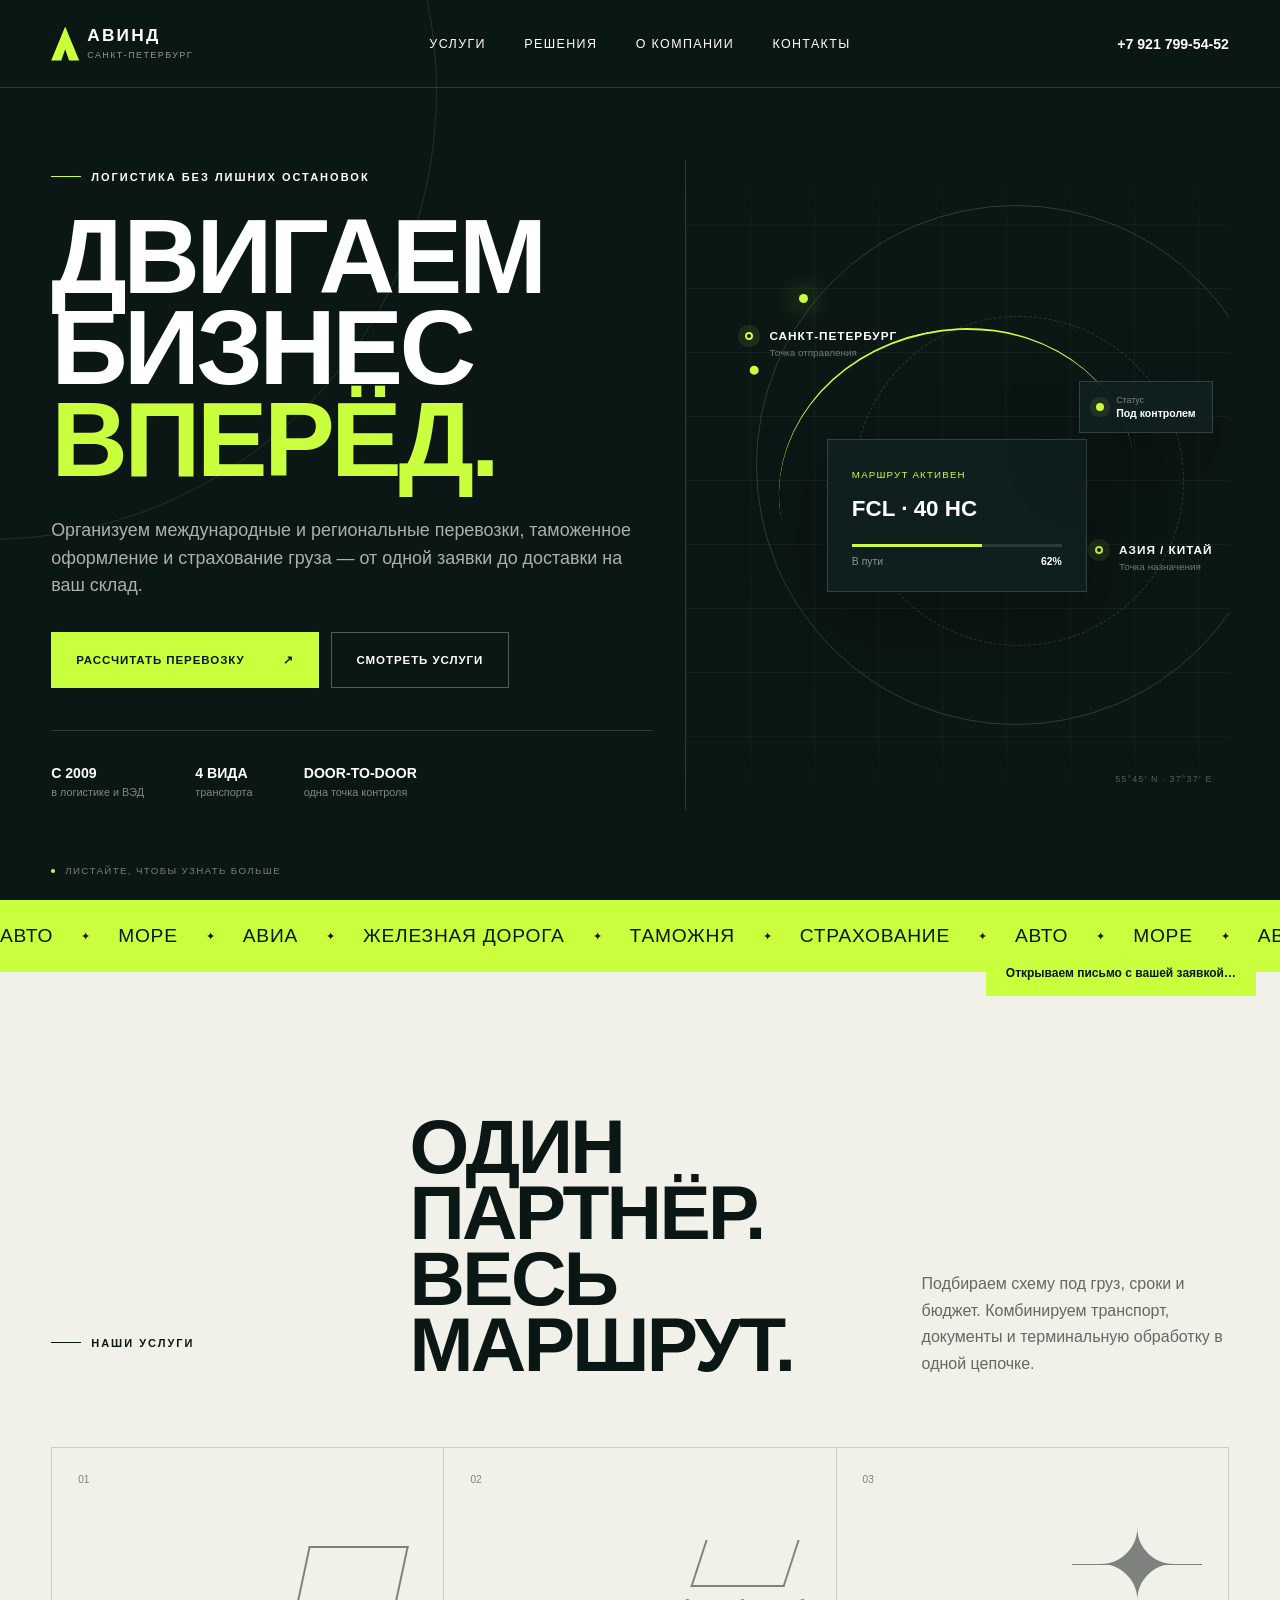
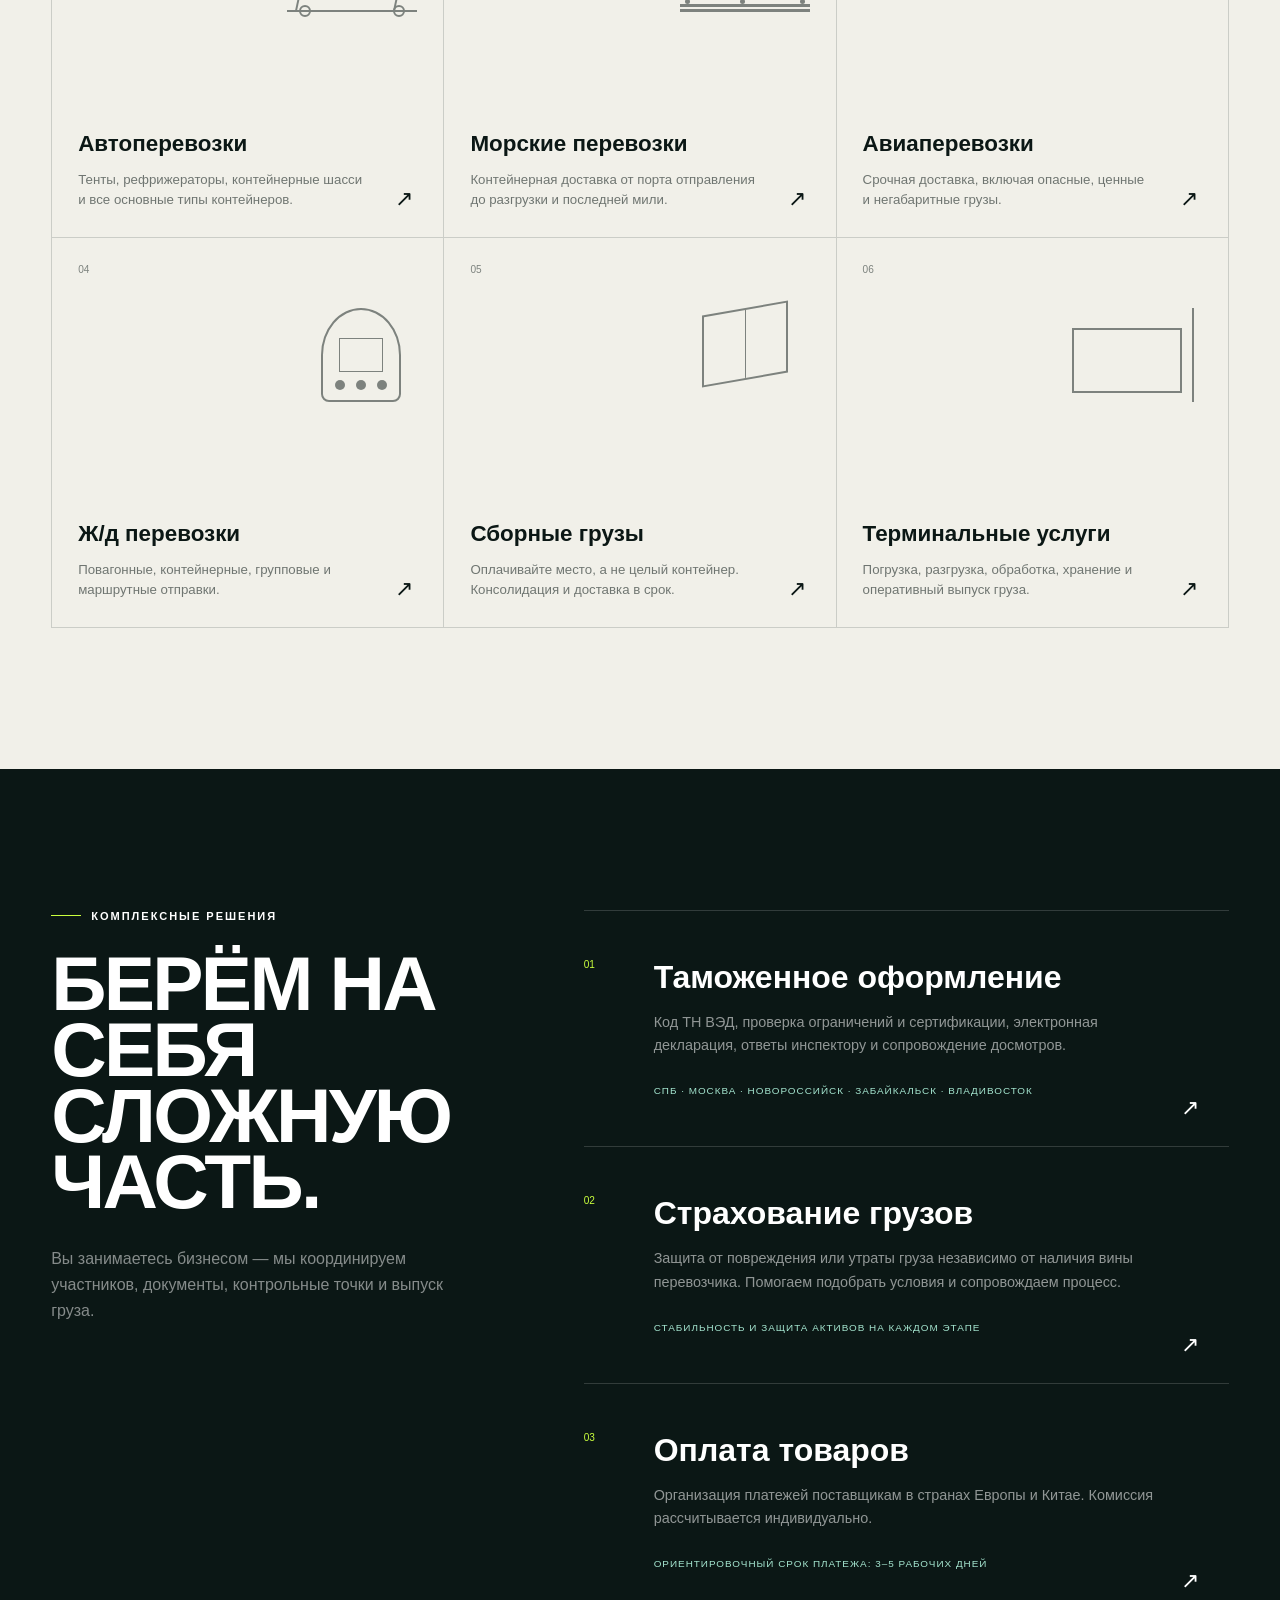
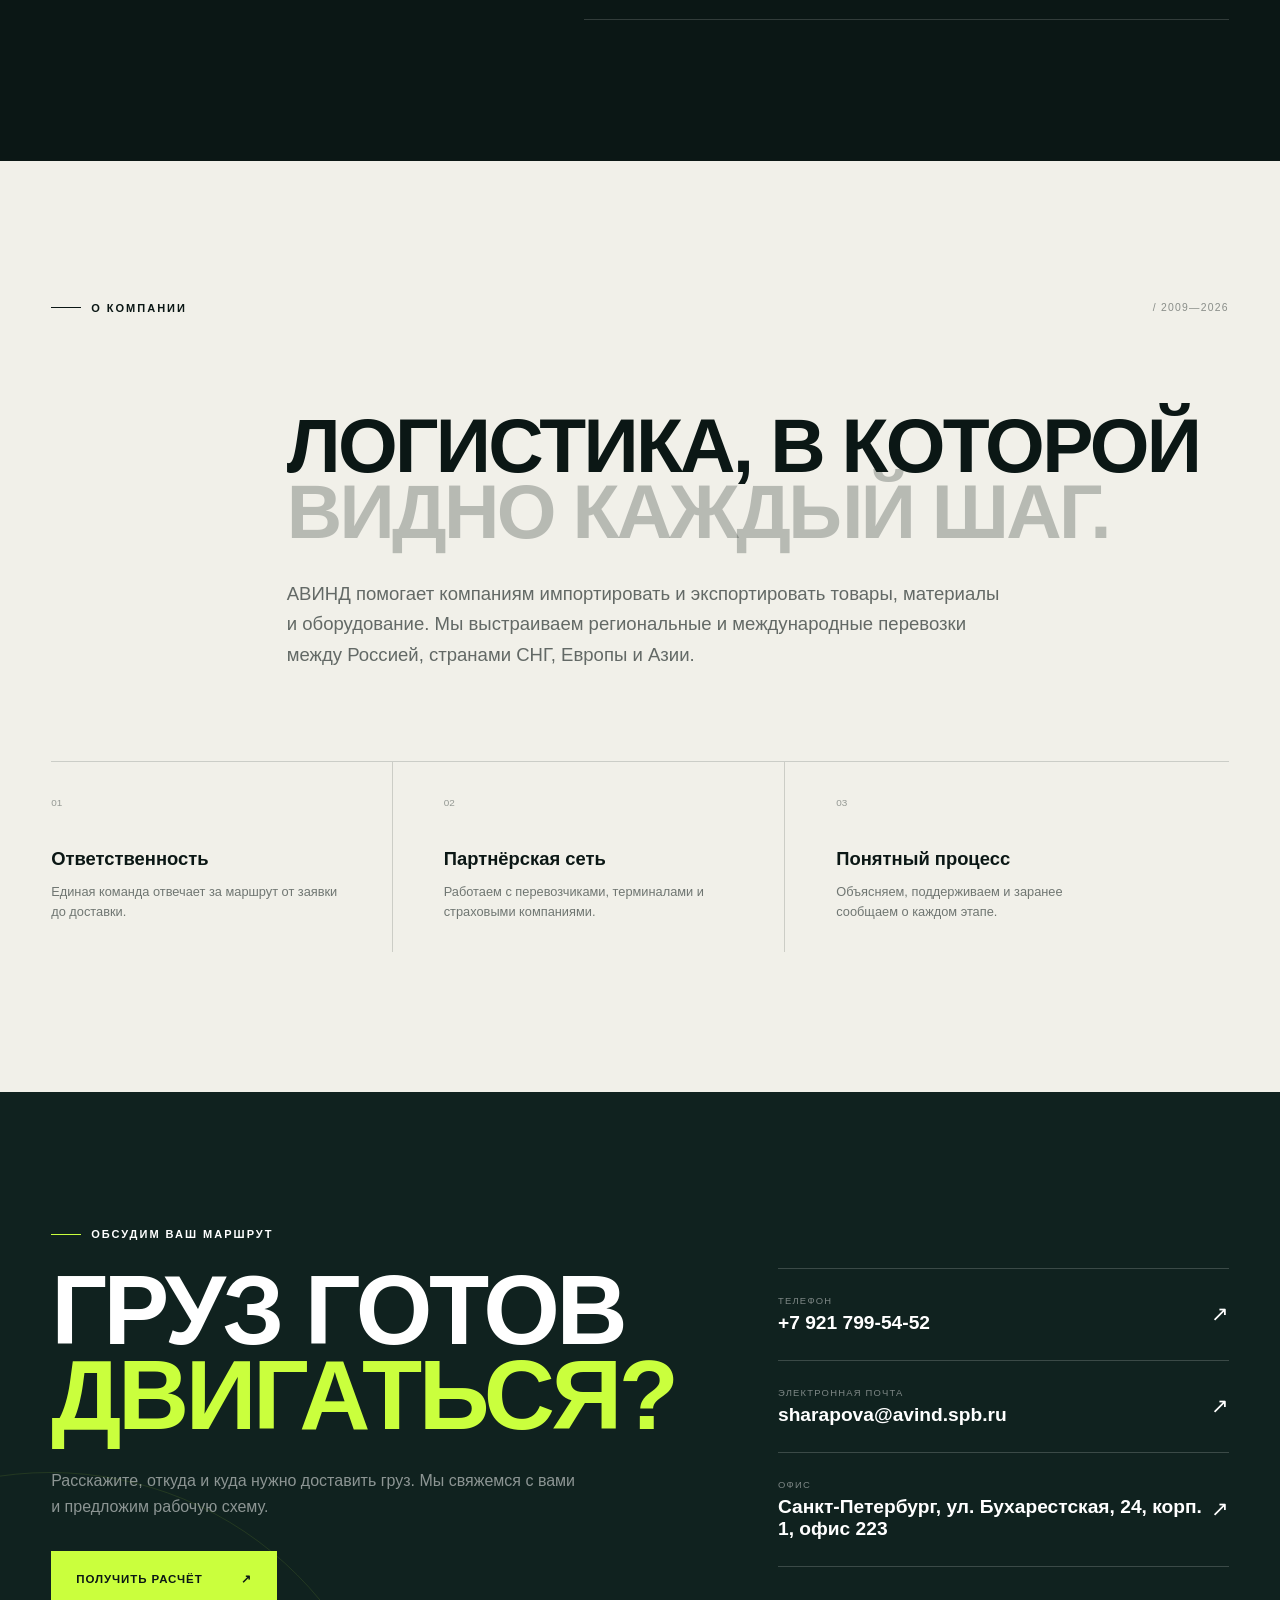
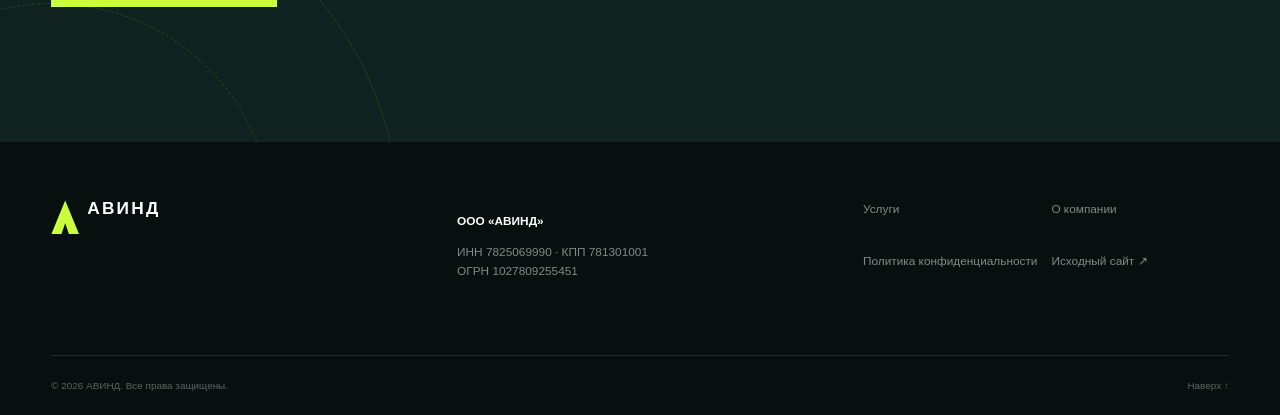
==== index.html @ 92923d0e "Add files via upload" ====
<!doctype html>
<html lang="ru">
<head>
  <meta charset="utf-8">
  <meta name="viewport" content="width=device-width, initial-scale=1">
  <meta name="theme-color" content="#0b1715">
  <meta name="description" content="АВИНД — международная логистика, таможенное оформление и страхование грузов из Санкт-Петербурга.">
  <meta property="og:title" content="АВИНД — международная логистика">
  <meta property="og:description" content="Доставляем грузы всеми видами транспорта. Профессионально, надёжно, в срок.">
  <meta property="og:type" content="website">
  <meta property="og:image" content="og.png">
  <title>АВИНД — международная логистика</title>
  <link rel="stylesheet" href="styles.css">
</head>
<body>
  <a class="skip-link" href="#main">Перейти к содержанию</a>

  <header class="site-header" id="top">
    <a class="brand" href="#top" aria-label="АВИНД — на главную">
      <span class="brand-mark" aria-hidden="true">A</span>
      <span class="brand-name">АВИНД</span>
      <span class="brand-place">Санкт-Петербург</span>
    </a>
    <nav class="desktop-nav" aria-label="Основная навигация">
      <a href="#services">Услуги</a>
      <a href="#solutions">Решения</a>
      <a href="#about">О компании</a>
      <a href="#contacts">Контакты</a>
    </nav>
    <a class="header-phone" href="tel:+79217995452">+7 921 799-54-52</a>
    <button class="menu-button" type="button" aria-label="Открыть меню" aria-expanded="false" aria-controls="mobile-menu">
      <span></span><span></span>
    </button>
    <nav class="mobile-nav" id="mobile-menu" aria-label="Мобильная навигация">
      <a href="#services">Услуги</a>
      <a href="#solutions">Решения</a>
      <a href="#about">О компании</a>
      <a href="#contacts">Контакты</a>
      <a href="tel:+79217995452">+7 921 799-54-52</a>
    </nav>
  </header>

  <main id="main">
    <section class="hero" aria-labelledby="hero-title">
      <div class="hero-copy reveal">
        <p class="eyebrow"><span></span> Логистика без лишних остановок</p>
        <h1 id="hero-title">Двигаем бизнес<br><em>вперёд.</em></h1>
        <p class="hero-lead">Организуем международные и региональные перевозки, таможенное оформление и страхование груза — от одной заявки до доставки на ваш склад.</p>
        <div class="hero-actions">
          <button class="button button-primary" type="button" data-open-dialog>Рассчитать перевозку <span>↗</span></button>
          <a class="button button-ghost" href="#services">Смотреть услуги</a>
        </div>
        <ul class="hero-facts" aria-label="Ключевые преимущества">
          <li><strong>с 2009</strong><span>в логистике и ВЭД</span></li>
          <li><strong>4 вида</strong><span>транспорта</span></li>
          <li><strong>door-to-door</strong><span>одна точка контроля</span></li>
        </ul>
      </div>

      <div class="route-visual" aria-label="Схема мультимодального маршрута Санкт-Петербург — Азия">
        <div class="visual-grid" aria-hidden="true"></div>
        <div class="orbit orbit-one" aria-hidden="true"></div>
        <div class="orbit orbit-two" aria-hidden="true"></div>
        <div class="route-line" aria-hidden="true"><i></i></div>
        <div class="location location-a"><span></span><b>Санкт-Петербург</b><small>Точка отправления</small></div>
        <div class="location location-b"><span></span><b>Азия / Китай</b><small>Точка назначения</small></div>
        <div class="cargo-card cargo-main">
          <span class="cargo-label">Маршрут активен</span>
          <strong>FCL · 40 HC</strong>
          <div class="cargo-progress"><i></i></div>
          <div class="cargo-meta"><span>В пути</span><b>62%</b></div>
        </div>
        <div class="cargo-card cargo-status"><i></i><span><small>Статус</small><b>Под контролем</b></span></div>
        <span class="visual-caption">55°45′ N · 37°37′ E</span>
      </div>
      <a class="hero-scroll" href="#services"><span></span> Листайте, чтобы узнать больше</a>
    </section>

    <section class="ticker" aria-label="Направления работы">
      <div>
        <span>Авто</span><i>✦</i><span>Море</span><i>✦</i><span>Авиа</span><i>✦</i><span>Железная дорога</span><i>✦</i><span>Таможня</span><i>✦</i><span>Страхование</span><i>✦</i>
        <span>Авто</span><i>✦</i><span>Море</span><i>✦</i><span>Авиа</span><i>✦</i><span>Железная дорога</span><i>✦</i><span>Таможня</span><i>✦</i><span>Страхование</span><i>✦</i>
      </div>
    </section>

    <section class="section services" id="services">
      <div class="section-heading reveal">
        <p class="eyebrow dark"><span></span> Наши услуги</p>
        <h2>Один партнёр.<br>Весь маршрут.</h2>
        <p>Подбираем схему под груз, сроки и бюджет. Комбинируем транспорт, документы и терминальную обработку в одной цепочке.</p>
      </div>
      <div class="service-grid">
        <article class="service-card service-featured reveal">
          <span class="service-number">01</span>
          <div class="service-symbol symbol-road" aria-hidden="true"><i></i><i></i></div>
          <div><h3>Автоперевозки</h3><p>Тенты, рефрижераторы, контейнерные шасси и все основные типы контейнеров.</p></div>
          <button type="button" data-open-dialog data-service="Автоперевозки" aria-label="Оставить заявку на автоперевозку">↗</button>
        </article>
        <article class="service-card reveal">
          <span class="service-number">02</span>
          <div class="service-symbol symbol-sea" aria-hidden="true"><i></i><i></i><i></i></div>
          <div><h3>Морские перевозки</h3><p>Контейнерная доставка от порта отправления до разгрузки и последней мили.</p></div>
          <button type="button" data-open-dialog data-service="Морские перевозки" aria-label="Оставить заявку на морскую перевозку">↗</button>
        </article>
        <article class="service-card reveal">
          <span class="service-number">03</span>
          <div class="service-symbol symbol-air" aria-hidden="true">✦</div>
          <div><h3>Авиаперевозки</h3><p>Срочная доставка, включая опасные, ценные и негабаритные грузы.</p></div>
          <button type="button" data-open-dialog data-service="Авиаперевозки" aria-label="Оставить заявку на авиаперевозку">↗</button>
        </article>
        <article class="service-card reveal">
          <span class="service-number">04</span>
          <div class="service-symbol symbol-rail" aria-hidden="true"><i></i><i></i><i></i></div>
          <div><h3>Ж/д перевозки</h3><p>Повагонные, контейнерные, групповые и маршрутные отправки.</p></div>
          <button type="button" data-open-dialog data-service="Ж/д перевозки" aria-label="Оставить заявку на железнодорожную перевозку">↗</button>
        </article>
        <article class="service-card reveal">
          <span class="service-number">05</span>
          <div class="service-symbol symbol-box" aria-hidden="true"><i></i></div>
          <div><h3>Сборные грузы</h3><p>Оплачивайте место, а не целый контейнер. Консолидация и доставка в срок.</p></div>
          <button type="button" data-open-dialog data-service="Сборные грузы" aria-label="Оставить заявку на сборный груз">↗</button>
        </article>
        <article class="service-card reveal">
          <span class="service-number">06</span>
          <div class="service-symbol symbol-terminal" aria-hidden="true"><i></i><i></i></div>
          <div><h3>Терминальные услуги</h3><p>Погрузка, разгрузка, обработка, хранение и оперативный выпуск груза.</p></div>
          <button type="button" data-open-dialog data-service="Терминальные услуги" aria-label="Оставить заявку на терминальные услуги">↗</button>
        </article>
      </div>
    </section>

    <section class="section solutions" id="solutions">
      <div class="solutions-intro reveal">
        <p class="eyebrow"><span></span> Комплексные решения</p>
        <h2>Берём на себя<br>сложную часть.</h2>
        <p>Вы занимаетесь бизнесом — мы координируем участников, документы, контрольные точки и выпуск груза.</p>
      </div>
      <div class="solution-list">
        <article class="solution-item reveal">
          <span>01</span>
          <div><h3>Таможенное оформление</h3><p>Код ТН ВЭД, проверка ограничений и сертификации, электронная декларация, ответы инспектору и сопровождение досмотров.</p><small>СПб · Москва · Новороссийск · Забайкальск · Владивосток</small></div>
          <button type="button" data-open-dialog data-service="Таможенное оформление" aria-label="Заявка на таможенное оформление">↗</button>
        </article>
        <article class="solution-item reveal">
          <span>02</span>
          <div><h3>Страхование грузов</h3><p>Защита от повреждения или утраты груза независимо от наличия вины перевозчика. Помогаем подобрать условия и сопровождаем процесс.</p><small>Стабильность и защита активов на каждом этапе</small></div>
          <button type="button" data-open-dialog data-service="Страхование грузов" aria-label="Заявка на страхование груза">↗</button>
        </article>
        <article class="solution-item reveal">
          <span>03</span>
          <div><h3>Оплата товаров</h3><p>Организация платежей поставщикам в странах Европы и Китае. Комиссия рассчитывается индивидуально.</p><small>Ориентировочный срок платежа: 3–5 рабочих дней</small></div>
          <button type="button" data-open-dialog data-service="Оплата товаров" aria-label="Заявка на оплату товаров">↗</button>
        </article>
      </div>
    </section>

    <section class="section about" id="about">
      <div class="about-label reveal">
        <p class="eyebrow dark"><span></span> О компании</p>
        <span class="about-index">/ 2009—2026</span>
      </div>
      <div class="about-copy reveal">
        <h2>Логистика, в которой<br><em>видно каждый шаг.</em></h2>
        <p>АВИНД помогает компаниям импортировать и экспортировать товары, материалы и оборудование. Мы выстраиваем региональные и международные перевозки между Россией, странами СНГ, Европы и Азии.</p>
      </div>
      <div class="principles">
        <article class="reveal"><span>01</span><h3>Ответственность</h3><p>Единая команда отвечает за маршрут от заявки до доставки.</p></article>
        <article class="reveal"><span>02</span><h3>Партнёрская сеть</h3><p>Работаем с перевозчиками, терминалами и страховыми компаниями.</p></article>
        <article class="reveal"><span>03</span><h3>Понятный процесс</h3><p>Объясняем, поддерживаем и заранее сообщаем о каждом этапе.</p></article>
      </div>
    </section>

    <section class="cta" id="contacts">
      <div class="cta-orbit" aria-hidden="true"></div>
      <div class="cta-copy reveal">
        <p class="eyebrow"><span></span> Обсудим ваш маршрут</p>
        <h2>Груз готов<br><em>двигаться?</em></h2>
        <p>Расскажите, откуда и куда нужно доставить груз. Мы свяжемся с вами и предложим рабочую схему.</p>
        <button class="button button-primary" type="button" data-open-dialog>Получить расчёт <span>↗</span></button>
      </div>
      <div class="contact-panel reveal">
        <a href="tel:+79217995452"><small>Телефон</small><strong>+7 921 799-54-52</strong><span>↗</span></a>
        <a href="mailto:sharapova@avind.spb.ru"><small>Электронная почта</small><strong>sharapova@avind.spb.ru</strong><span>↗</span></a>
        <a href="https://yandex.ru/maps/?text=Санкт-Петербург%2C%20Бухарестская%2024%20корпус%201" target="_blank" rel="noopener"><small>Офис</small><strong>Санкт-Петербург, ул. Бухарестская, 24, корп. 1, офис 223</strong><span>↗</span></a>
      </div>
    </section>
  </main>

  <footer class="site-footer">
    <a class="brand footer-brand" href="#top"><span class="brand-mark">A</span><span class="brand-name">АВИНД</span></a>
    <div class="footer-company"><p>ООО «АВИНД»</p><p>ИНН 7825069990 · КПП 781301001<br>ОГРН 1027809255451</p></div>
    <div class="footer-links"><a href="#services">Услуги</a><a href="#about">О компании</a><a href="privacy.html">Политика конфиденциальности</a><a href="https://avind.spb.ru/" target="_blank" rel="noopener">Исходный сайт ↗</a></div>
    <div class="footer-bottom"><span>© <span id="year">2026</span> АВИНД. Все права защищены.</span><a href="#top">Наверх ↑</a></div>
  </footer>

  <dialog class="quote-dialog" id="quote-dialog" aria-labelledby="dialog-title">
    <button class="dialog-close" type="button" aria-label="Закрыть">×</button>
    <div class="dialog-intro">
      <p class="eyebrow dark"><span></span> Новая заявка</p>
      <h2 id="dialog-title">Рассчитаем<br>ваш маршрут</h2>
      <p>Заполните короткую форму — после отправки откроется письмо с готовым описанием заявки.</p>
    </div>
    <form id="quote-form">
      <label>Как к вам обращаться?<input type="text" name="name" autocomplete="name" required placeholder="Имя или компания"></label>
      <label>Телефон или почта<input type="text" name="contact" required placeholder="+7 999 000-00-00"></label>
      <label>Услуга<select name="service"><option>Мультимодальная перевозка</option><option>Автоперевозки</option><option>Морские перевозки</option><option>Авиаперевозки</option><option>Ж/д перевозки</option><option>Сборные грузы</option><option>Терминальные услуги</option><option>Таможенное оформление</option><option>Страхование грузов</option><option>Оплата товаров</option></select></label>
      <div class="form-row"><label>Откуда<input type="text" name="from" placeholder="Город / страна"></label><label>Куда<input type="text" name="to" placeholder="Город / страна"></label></div>
      <label>О грузе<textarea name="details" rows="3" placeholder="Что везём, вес, объём, желаемые сроки"></textarea></label>
      <label class="consent"><input type="checkbox" required><span>Согласен с <a href="privacy.html" target="_blank">политикой конфиденциальности</a></span></label>
      <button class="button button-dark" type="submit">Подготовить письмо <span>↗</span></button>
    </form>
  </dialog>

  <div class="toast" role="status" aria-live="polite">Открываем письмо с вашей заявкой…</div>
  <script src="script.js"></script>
</body>
</html>
---- styles.css ----
:root{--ink:#0b1715;--ink-2:#10221f;--paper:#f1f0e9;--paper-2:#e4e3da;--acid:#caff3d;--mint:#a5e6d0;--line:rgba(11,23,21,.16);--white:#fff;--display:Impact,"Arial Narrow",sans-serif;--body:Inter,-apple-system,BlinkMacSystemFont,"Segoe UI",sans-serif}
*{box-sizing:border-box}html{scroll-behavior:smooth}body{margin:0;background:var(--paper);color:var(--ink);font-family:var(--body);overflow-x:hidden}body.dialog-open{overflow:hidden}a{color:inherit;text-decoration:none}button,input,select,textarea{font:inherit}.skip-link{position:fixed;left:1rem;top:-5rem;background:var(--acid);padding:.8rem 1rem;z-index:100}.skip-link:focus{top:1rem}.site-header{height:88px;padding:0 clamp(20px,4vw,64px);display:grid;grid-template-columns:1fr auto 1fr;align-items:center;position:absolute;inset:0 0 auto;z-index:20;color:white;border-bottom:1px solid rgba(255,255,255,.14)}.brand{display:grid;grid-template-columns:36px auto;grid-template-rows:auto auto;align-items:center;width:max-content}.brand-mark{grid-row:1/3;width:28px;height:34px;background:var(--acid);clip-path:polygon(50% 0,100% 100%,64% 100%,50% 67%,36% 100%,0 100%);font-size:0}.brand-name{font-weight:850;font-size:1.08rem;letter-spacing:.13em;line-height:1}.brand-place{font-size:.56rem;letter-spacing:.16em;text-transform:uppercase;opacity:.55;margin-top:5px}.desktop-nav{display:flex;gap:clamp(22px,3vw,52px);font-size:.78rem;text-transform:uppercase;letter-spacing:.11em}.desktop-nav a,.header-phone{transition:color .2s}.desktop-nav a:hover,.header-phone:hover{color:var(--acid)}.header-phone{justify-self:end;font-weight:650;font-size:.88rem}.menu-button,.mobile-nav{display:none}.hero{min-height:820px;height:min(930px,100svh);position:relative;background:var(--ink);color:white;padding:clamp(140px,17vh,200px) clamp(20px,4vw,64px) 84px;overflow:hidden;display:grid;grid-template-columns:1.05fr .95fr;gap:2rem;align-items:center}.hero:before{content:"";position:absolute;width:70vw;height:70vw;left:-36vw;top:-28vw;border:1px solid rgba(202,255,61,.12);border-radius:50%}.hero-copy{position:relative;z-index:2;max-width:790px}.eyebrow{display:flex;align-items:center;gap:10px;text-transform:uppercase;letter-spacing:.18em;font-size:.69rem;font-weight:750;margin:0 0 28px}.eyebrow span{width:30px;height:1px;background:var(--acid)}.eyebrow.dark span{background:var(--ink)}.hero h1,.section h2,.cta h2,.quote-dialog h2{font-family:var(--display);font-weight:900;text-transform:uppercase;letter-spacing:-.035em;line-height:.86;margin:0}.hero h1{font-size:clamp(4.4rem,8.3vw,9.2rem)}em{font-style:normal;color:var(--acid)}.hero-lead{font-size:clamp(1rem,1.4vw,1.22rem);line-height:1.55;color:rgba(255,255,255,.66);max-width:630px;margin:32px 0}.hero-actions{display:flex;gap:12px;flex-wrap:wrap}.button{border:0;min-height:56px;padding:0 25px;display:inline-flex;align-items:center;justify-content:center;gap:38px;text-transform:uppercase;letter-spacing:.08em;font-size:.72rem;font-weight:800;cursor:pointer;transition:transform .25s,background .25s,color .25s}.button:hover{transform:translateY(-3px)}.button-primary{background:var(--acid);color:var(--ink)}.button-primary:hover{background:white}.button-ghost{color:white;border:1px solid rgba(255,255,255,.3)}.button-ghost:hover{border-color:white}.button-dark{background:var(--ink);color:white;width:100%}.hero-facts{display:flex;list-style:none;padding:34px 0 0;margin:42px 0 0;border-top:1px solid rgba(255,255,255,.15);gap:clamp(25px,4vw,64px)}.hero-facts li{display:flex;flex-direction:column;gap:5px}.hero-facts strong{text-transform:uppercase;font-size:.88rem}.hero-facts span{font-size:.68rem;color:rgba(255,255,255,.48)}.route-visual{height:min(650px,66vw);min-height:480px;position:relative;border-left:1px solid rgba(255,255,255,.14);overflow:hidden}.visual-grid{position:absolute;inset:0;background-image:linear-gradient(rgba(255,255,255,.045) 1px,transparent 1px),linear-gradient(90deg,rgba(255,255,255,.045) 1px,transparent 1px);background-size:64px 64px;mask-image:linear-gradient(to bottom,transparent,black 15%,black 85%,transparent)}.orbit{position:absolute;border:1px solid rgba(165,230,208,.19);border-radius:50%}.orbit-one{width:520px;height:520px;top:7%;left:13%;animation:spin 30s linear infinite}.orbit-one:after{content:"";width:9px;height:9px;background:var(--acid);border-radius:50%;position:absolute;top:17%;left:8%;box-shadow:0 0 24px var(--acid)}.orbit-two{width:330px;height:330px;top:24%;left:31%;border-style:dashed;animation:spin 24s linear infinite reverse}.route-line{position:absolute;width:66%;height:48%;top:26%;left:17%;border-top:2px solid var(--acid);border-radius:50%;transform:rotate(-12deg)}.route-line:after{content:"";position:absolute;top:-5px;left:0;width:9px;height:9px;background:var(--acid);border-radius:50%;animation:travel 5s ease-in-out infinite}.location{position:absolute;display:grid;grid-template-columns:14px auto;column-gap:10px;align-items:center}.location span{width:8px;height:8px;border:2px solid var(--acid);border-radius:50%;box-shadow:0 0 0 7px rgba(202,255,61,.09)}.location b{font-size:.74rem;text-transform:uppercase;letter-spacing:.08em}.location small{grid-column:2;color:rgba(255,255,255,.42);font-size:.62rem;margin-top:4px}.location-a{left:11%;top:26%}.location-b{right:3%;top:59%}.cargo-card{position:absolute;background:rgba(16,34,31,.84);backdrop-filter:blur(18px);border:1px solid rgba(255,255,255,.15);box-shadow:0 25px 80px rgba(0,0,0,.25)}.cargo-main{width:260px;left:26%;top:43%;padding:24px}.cargo-label{font-size:.61rem;color:var(--acid);text-transform:uppercase;letter-spacing:.12em}.cargo-main strong{display:block;font-size:1.4rem;margin:14px 0 22px}.cargo-progress{height:3px;background:rgba(255,255,255,.12)}.cargo-progress i{display:block;width:62%;height:100%;background:var(--acid)}.cargo-meta{display:flex;justify-content:space-between;margin-top:9px;color:rgba(255,255,255,.52);font-size:.65rem}.cargo-meta b{color:white}.cargo-status{right:3%;top:34%;padding:13px 16px;display:flex;align-items:center;gap:12px}.cargo-status>i{width:8px;height:8px;background:var(--acid);border-radius:50%;box-shadow:0 0 0 6px rgba(202,255,61,.09);animation:pulse 2s infinite}.cargo-status span{display:flex;flex-direction:column}.cargo-status small{font-size:.55rem;color:rgba(255,255,255,.45)}.cargo-status b{font-size:.66rem;margin-top:2px}.visual-caption{position:absolute;right:3%;bottom:4%;font-size:.56rem;letter-spacing:.13em;color:rgba(255,255,255,.3)}.hero-scroll{position:absolute;left:clamp(20px,4vw,64px);bottom:24px;font-size:.61rem;text-transform:uppercase;letter-spacing:.14em;color:rgba(255,255,255,.45);display:flex;align-items:center;gap:10px}.hero-scroll span{display:inline-block;width:4px;height:4px;background:var(--acid);border-radius:50%}.ticker{height:72px;overflow:hidden;background:var(--acid);display:flex;align-items:center}.ticker>div{white-space:nowrap;display:flex;align-items:center;gap:28px;animation:ticker 28s linear infinite}.ticker span{text-transform:uppercase;font-family:var(--display);font-size:1.2rem;letter-spacing:.04em}.ticker i{font-style:normal;font-size:.7rem}.section{padding:clamp(90px,11vw,160px) clamp(20px,4vw,64px)}.section-heading{display:grid;grid-template-columns:1fr 1.5fr 1fr;gap:4vw;align-items:end;margin-bottom:70px}.section h2{font-size:clamp(3.3rem,6vw,7.1rem)}.section-heading>p:last-child,.solutions-intro>p:last-child{color:rgba(11,23,21,.62);line-height:1.65;max-width:420px;margin:0}.service-grid{display:grid;grid-template-columns:repeat(3,1fr);border-top:1px solid var(--line);border-left:1px solid var(--line)}.service-card{min-height:390px;padding:26px;display:flex;flex-direction:column;justify-content:space-between;border-right:1px solid var(--line);border-bottom:1px solid var(--line);position:relative;transition:background .3s,color .3s,transform .3s;overflow:hidden}.service-card:hover{background:var(--ink);color:white;transform:translateY(-4px);z-index:2}.service-number{font-size:.63rem;opacity:.5}.service-symbol{position:absolute;inset:70px 26px auto auto;width:130px;height:94px;opacity:.5;transition:opacity .3s,transform .3s}.service-card:hover .service-symbol{opacity:1;transform:translate(-8px,-4px)}.symbol-road{border-bottom:2px solid currentColor}.symbol-road i{position:absolute;width:12px;height:12px;border:2px solid currentColor;border-radius:50%;bottom:-7px}.symbol-road i:first-child{left:12px}.symbol-road i:last-child{right:12px}.symbol-road:before{content:"";position:absolute;inset:28px 15px 0;border:2px solid currentColor;border-bottom:0;transform:skew(-12deg)}.symbol-sea{border-bottom:8px double currentColor}.symbol-sea:before{content:"";position:absolute;width:90px;height:45px;border:2px solid currentColor;border-top:0;bottom:17px;left:18px;transform:skew(-18deg)}.symbol-sea i{position:absolute;bottom:0;width:5px;height:5px;background:currentColor;border-radius:50%}.symbol-sea i:nth-child(1){left:5px}.symbol-sea i:nth-child(2){left:60px}.symbol-sea i:nth-child(3){right:5px}.symbol-air{font-size:6rem;line-height:1;text-align:center}.symbol-air:before,.symbol-air:after{content:"";position:absolute;width:42px;height:1px;background:currentColor;top:46px}.symbol-air:before{left:0}.symbol-air:after{right:0}.symbol-rail{border:2px solid currentColor;border-radius:50% 50% 8px 8px;width:80px;right:42px}.symbol-rail:before{content:"";position:absolute;inset:28px 16px;border:1px solid currentColor}.symbol-rail i{position:absolute;width:10px;height:10px;background:currentColor;border-radius:50%;bottom:10px}.symbol-rail i:nth-child(1){left:12px}.symbol-rail i:nth-child(2){left:33px}.symbol-rail i:nth-child(3){right:12px}.symbol-box i{display:block;width:86px;height:72px;border:2px solid currentColor;margin:auto;transform:skewY(-10deg)}.symbol-box i:after{content:"";display:block;width:1px;height:100%;background:currentColor;margin:auto}.symbol-terminal i:first-child{display:block;width:110px;height:65px;border:2px solid currentColor;margin-top:20px}.symbol-terminal i:last-child{position:absolute;width:2px;height:94px;background:currentColor;right:8px;top:0}.service-card h3{font-size:1.4rem;margin:0 0 13px}.service-card p{font-size:.83rem;line-height:1.55;opacity:.56;max-width:320px;margin:0;padding-right:35px}.service-card button,.solution-item button{position:absolute;right:24px;bottom:24px;border:0;background:transparent;color:inherit;font-size:1.4rem;cursor:pointer;transition:transform .2s}.service-card button:hover,.solution-item button:hover{transform:rotate(45deg)}.solutions{background:var(--ink);color:white;display:grid;grid-template-columns:.8fr 1.2fr;gap:8vw}.solutions-intro{position:sticky;top:130px;height:max-content}.solutions-intro>p:last-child{color:rgba(255,255,255,.5);margin-top:32px}.solution-list{border-top:1px solid rgba(255,255,255,.16)}.solution-item{position:relative;display:grid;grid-template-columns:55px 1fr;gap:15px;padding:48px 48px 48px 0;border-bottom:1px solid rgba(255,255,255,.16)}.solution-item>span{font-size:.63rem;color:var(--acid)}.solution-item h3{font-size:clamp(1.45rem,2.5vw,2.6rem);margin:0 0 15px}.solution-item p{font-size:.9rem;line-height:1.65;color:rgba(255,255,255,.55);margin:0 0 22px;max-width:680px}.solution-item small{font-size:.62rem;text-transform:uppercase;letter-spacing:.1em;color:var(--mint)}.about-label{display:flex;justify-content:space-between;align-items:start}.about-index{font-size:.65rem;letter-spacing:.12em;color:rgba(11,23,21,.45)}.about-copy{margin:70px 0 90px 20%}.about-copy em{color:rgba(11,23,21,.25)}.about-copy p{max-width:720px;font-size:clamp(1rem,1.45vw,1.25rem);line-height:1.65;color:rgba(11,23,21,.62);margin:35px 0 0}.principles{display:grid;grid-template-columns:repeat(3,1fr);border-top:1px solid var(--line)}.principles article{padding:30px 4vw 10px 0;min-height:190px;border-right:1px solid var(--line);margin-right:4vw}.principles article:last-child{border:0}.principles span{font-size:.62rem;color:rgba(11,23,21,.4)}.principles h3{font-size:1.15rem;margin:38px 0 12px}.principles p{color:rgba(11,23,21,.56);font-size:.8rem;line-height:1.5;max-width:300px}.cta{background:var(--ink-2);color:white;min-height:650px;padding:clamp(90px,10vw,150px) clamp(20px,4vw,64px);display:grid;grid-template-columns:1fr 1fr;gap:8vw;align-items:center;position:relative;overflow:hidden}.cta-orbit{position:absolute;width:700px;height:700px;border:1px solid rgba(202,255,61,.1);border-radius:50%;left:-300px;bottom:-430px}.cta-orbit:after{content:"";position:absolute;width:440px;height:440px;border:1px dashed rgba(202,255,61,.14);border-radius:50%;inset:130px}.cta h2{font-size:clamp(4rem,7.7vw,8rem)}.cta-copy>p:not(.eyebrow){color:rgba(255,255,255,.52);line-height:1.65;max-width:530px;margin:30px 0}.contact-panel{border-top:1px solid rgba(255,255,255,.18)}.contact-panel a{display:grid;grid-template-columns:1fr auto;gap:6px;padding:26px 0;border-bottom:1px solid rgba(255,255,255,.18);transition:padding .2s,color .2s}.contact-panel a:hover{padding-left:12px;color:var(--acid)}.contact-panel small{grid-column:1;font-size:.59rem;text-transform:uppercase;letter-spacing:.13em;opacity:.45}.contact-panel strong{grid-column:1;font-size:clamp(.95rem,1.5vw,1.25rem);font-weight:550}.contact-panel span{grid-column:2;grid-row:1/3;align-self:center;font-size:1.3rem}.site-footer{background:#07100f;color:white;padding:58px clamp(20px,4vw,64px) 24px;display:grid;grid-template-columns:1fr 1fr 1fr;gap:40px}.footer-brand{align-self:start}.footer-company,.footer-links{font-size:.74rem;line-height:1.6;color:rgba(255,255,255,.5)}.footer-company p:first-child{color:white;font-weight:700}.footer-links{display:grid;grid-template-columns:1fr 1fr;gap:11px}.footer-links a:hover{color:var(--acid)}.footer-bottom{grid-column:1/-1;padding-top:24px;margin-top:22px;border-top:1px solid rgba(255,255,255,.12);display:flex;justify-content:space-between;font-size:.62rem;color:rgba(255,255,255,.35)}.quote-dialog{width:min(940px,calc(100% - 30px));max-height:calc(100dvh - 30px);border:0;padding:0;background:var(--paper);color:var(--ink);box-shadow:0 40px 120px rgba(0,0,0,.45);grid-template-columns:.75fr 1.25fr}.quote-dialog[open]{display:grid}.quote-dialog::backdrop{background:rgba(3,10,9,.75);backdrop-filter:blur(7px)}.dialog-intro{background:var(--acid);padding:60px 42px}.dialog-intro h2{font-size:clamp(3rem,5vw,5.2rem)}.dialog-intro p:last-child{font-size:.82rem;line-height:1.6;margin-top:30px}.dialog-close{position:absolute;right:18px;top:14px;border:0;background:none;font-size:2rem;cursor:pointer;z-index:2}.quote-dialog form{padding:52px 42px;display:grid;gap:20px;overflow-y:auto}.quote-dialog label{display:grid;gap:8px;font-size:.65rem;text-transform:uppercase;letter-spacing:.08em;font-weight:750}.quote-dialog input,.quote-dialog select,.quote-dialog textarea{width:100%;border:0;border-bottom:1px solid rgba(11,23,21,.3);background:transparent;padding:11px 0;border-radius:0;outline:none;font-size:.88rem;text-transform:none;letter-spacing:0}.quote-dialog input:focus,.quote-dialog select:focus,.quote-dialog textarea:focus{border-color:var(--ink)}.form-row{display:grid;grid-template-columns:1fr 1fr;gap:24px}.quote-dialog .consent{display:flex;grid-template:none;align-items:flex-start;font-weight:500;text-transform:none;letter-spacing:0;line-height:1.4;color:rgba(11,23,21,.6)}.consent input{width:16px;margin:2px 4px 0 0}.consent a{text-decoration:underline}.toast{position:fixed;right:24px;bottom:24px;background:var(--acid);color:var(--ink);padding:16px 20px;font-size:.75rem;font-weight:700;z-index:100;transform:translateY(120px);transition:transform .35s}.toast.show{transform:translateY(0)}.reveal{opacity:0;transform:translateY(28px);transition:opacity .75s ease,transform .75s ease}.reveal.visible{opacity:1;transform:none}@keyframes spin{to{transform:rotate(360deg)}}@keyframes travel{0%,100%{left:0}50%{left:98%}}@keyframes pulse{50%{box-shadow:0 0 0 12px rgba(202,255,61,0)}}@keyframes ticker{to{transform:translateX(-50%)}}
@media(max-width:1000px){.desktop-nav,.header-phone{display:none}.site-header{grid-template-columns:1fr auto}.menu-button{display:flex;width:40px;height:40px;border:0;background:transparent;flex-direction:column;gap:7px;align-items:center;justify-content:center}.menu-button span{width:24px;height:1px;background:white;transition:transform .25s}.menu-button[aria-expanded=true] span:first-child{transform:translateY(4px) rotate(45deg)}.menu-button[aria-expanded=true] span:last-child{transform:translateY(-4px) rotate(-45deg)}.mobile-nav{display:flex;position:absolute;left:0;right:0;top:88px;background:var(--ink);padding:24px clamp(20px,4vw,64px) 34px;flex-direction:column;gap:20px;border-bottom:1px solid rgba(255,255,255,.16);transform:translateY(-140%);opacity:0;pointer-events:none;transition:.3s;z-index:-1}.mobile-nav.open{transform:none;opacity:1;pointer-events:auto}.hero{height:auto;grid-template-columns:1fr;padding-top:160px}.route-visual{height:590px;min-height:0;border-left:0;border-top:1px solid rgba(255,255,255,.14)}.hero-scroll{display:none}.section-heading{grid-template-columns:1fr 2fr}.section-heading>p:last-child{grid-column:2}.service-grid{grid-template-columns:repeat(2,1fr)}.solutions{grid-template-columns:1fr}.solutions-intro{position:static}.about-copy{margin-left:8%}.cta{grid-template-columns:1fr}.site-footer{grid-template-columns:1fr 1fr}.footer-links{grid-column:2}.quote-dialog[open]{grid-template-columns:1fr}.dialog-intro{padding:40px}.dialog-intro p:last-child{display:none}}
@media(max-width:640px){.site-header{height:72px}.brand-place{display:none}.mobile-nav{top:72px}.hero{padding-top:126px;padding-bottom:60px;min-height:0}.hero h1{font-size:clamp(3.75rem,19vw,6rem)}.hero-lead{font-size:.94rem}.button{width:100%}.hero-facts{gap:18px;justify-content:space-between}.hero-facts strong{font-size:.72rem}.hero-facts span{font-size:.57rem}.route-visual{height:450px;margin-top:25px}.orbit-one{width:390px;height:390px;left:0}.orbit-two{width:240px;height:240px;left:24%}.cargo-main{left:15%;width:220px}.location-b{top:70%}.cargo-status{top:25%}.ticker{height:58px}.section{padding:82px 20px}.section-heading{display:block;margin-bottom:45px}.section-heading h2{margin:45px 0 28px}.service-grid{grid-template-columns:1fr}.service-card{min-height:330px}.solutions{padding-left:20px;padding-right:20px}.solution-item{grid-template-columns:36px 1fr;padding-right:34px}.about-copy{margin:55px 0 65px}.principles{grid-template-columns:1fr}.principles article{border-right:0;border-bottom:1px solid var(--line);margin:0;min-height:150px}.cta{padding-left:20px;padding-right:20px}.site-footer{grid-template-columns:1fr}.footer-links{grid-column:auto}.footer-bottom{flex-direction:column;gap:15px}.quote-dialog{width:100%;max-height:100dvh;height:100dvh;margin:0}.quote-dialog[open]{display:block}.dialog-intro{padding:36px 24px 28px}.quote-dialog form{padding:30px 24px}.form-row{grid-template-columns:1fr}.toast{left:12px;right:12px;bottom:12px}.visual-caption{display:none}}
@media(prefers-reduced-motion:reduce){html{scroll-behavior:auto}*,*:before,*:after{animation-duration:.01ms!important;animation-iteration-count:1!important;transition-duration:.01ms!important}.reveal{opacity:1;transform:none}}
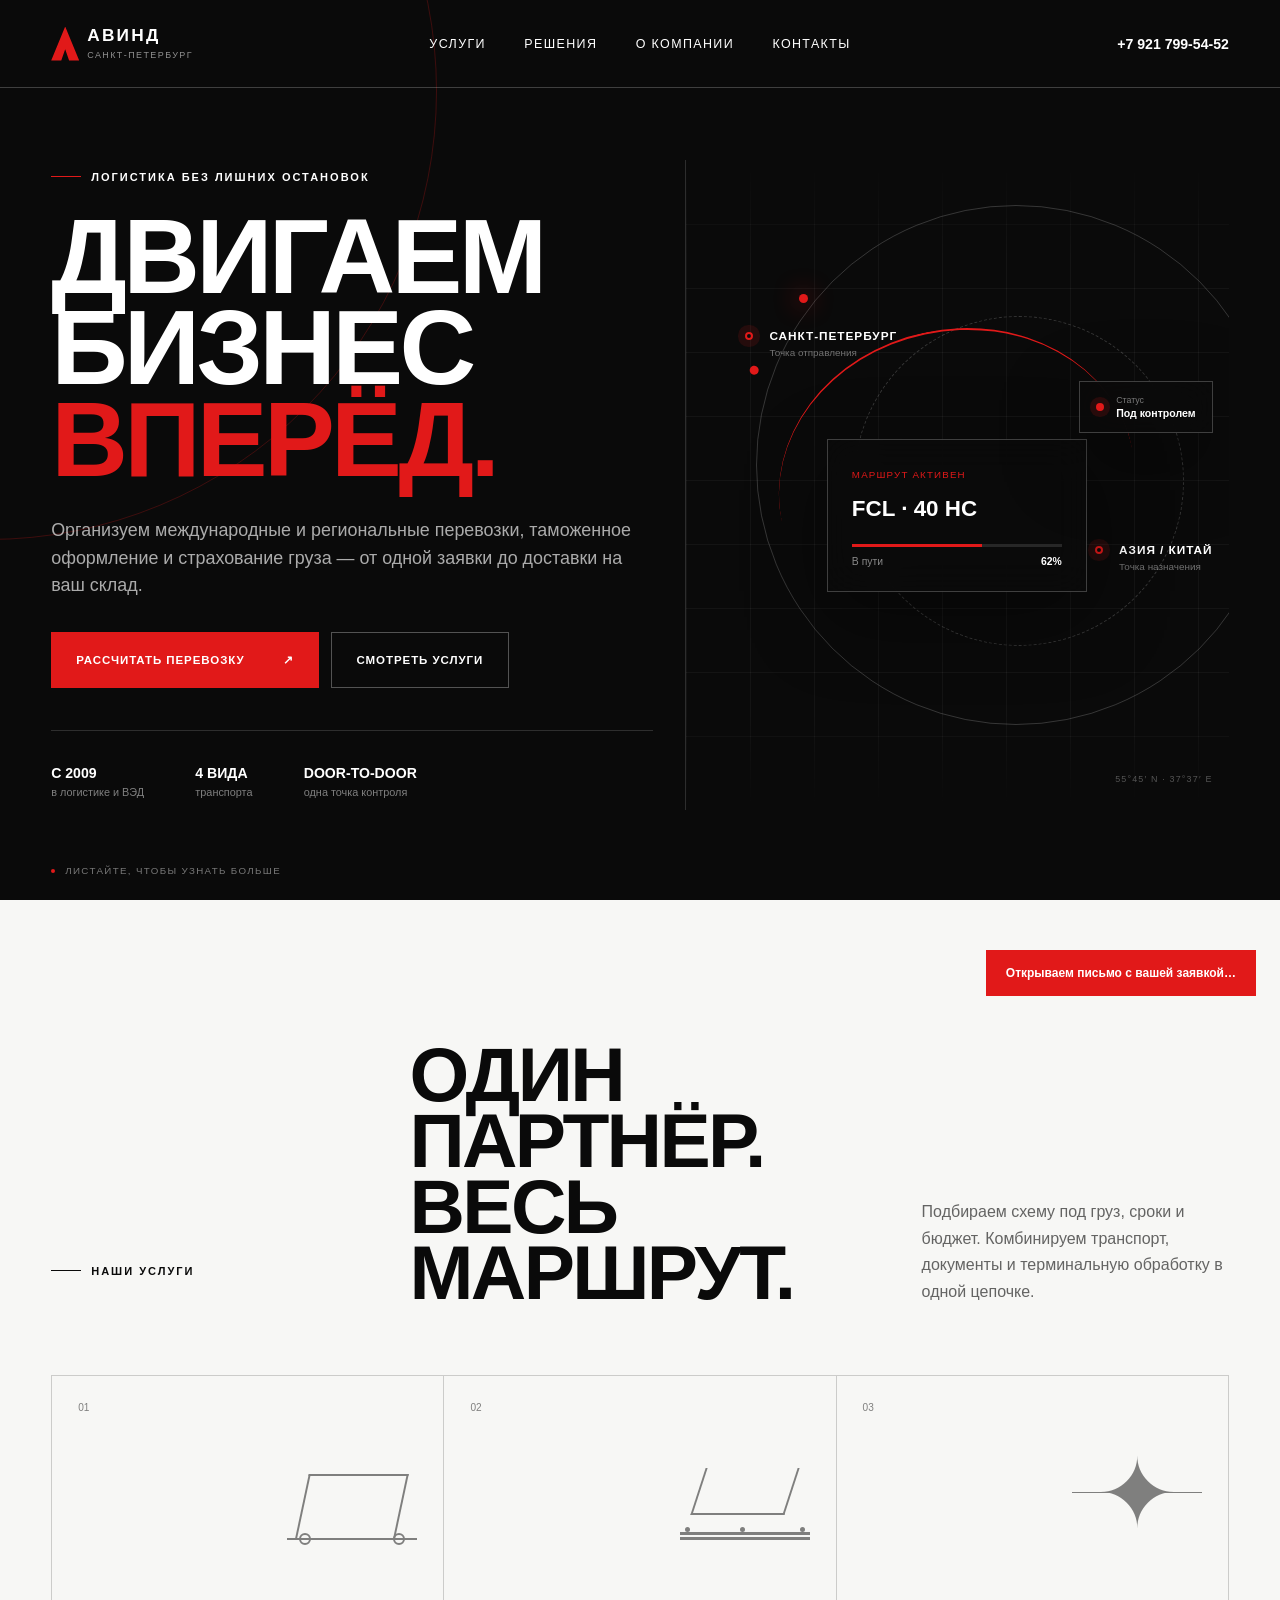
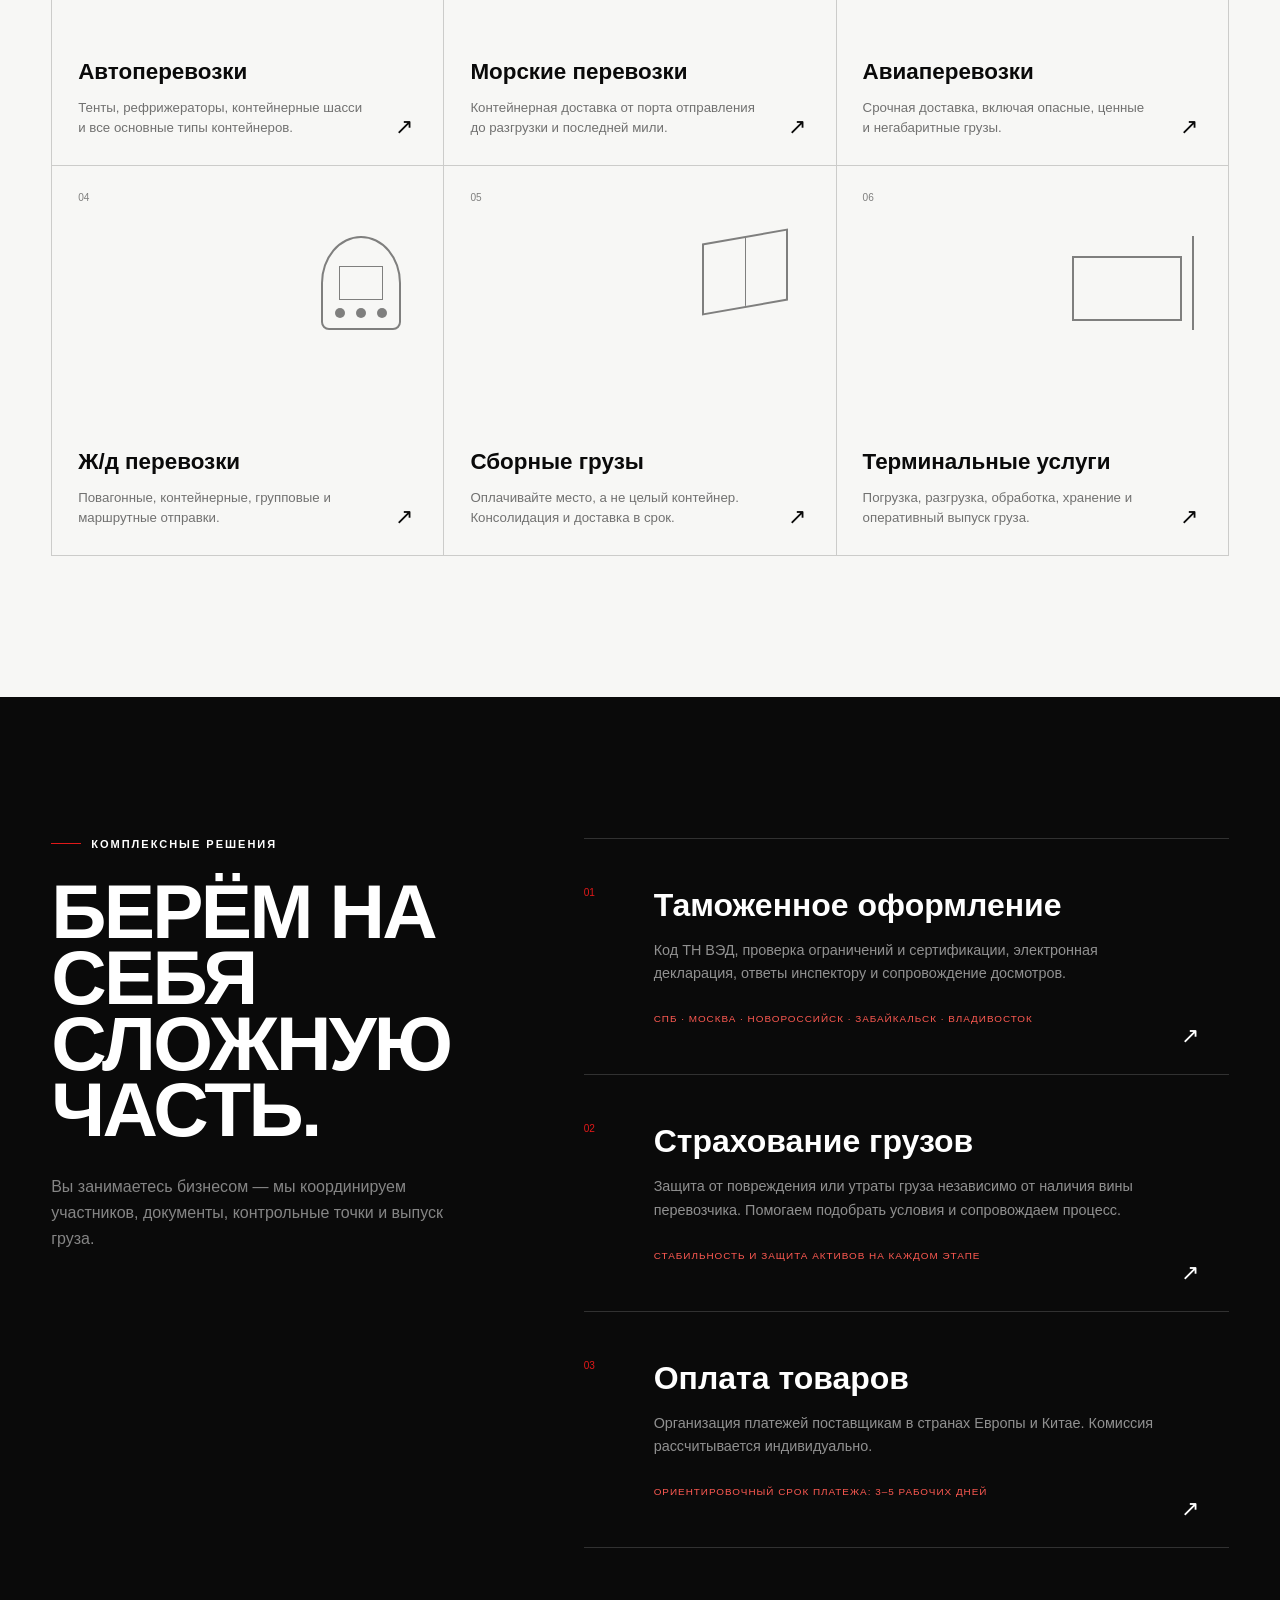
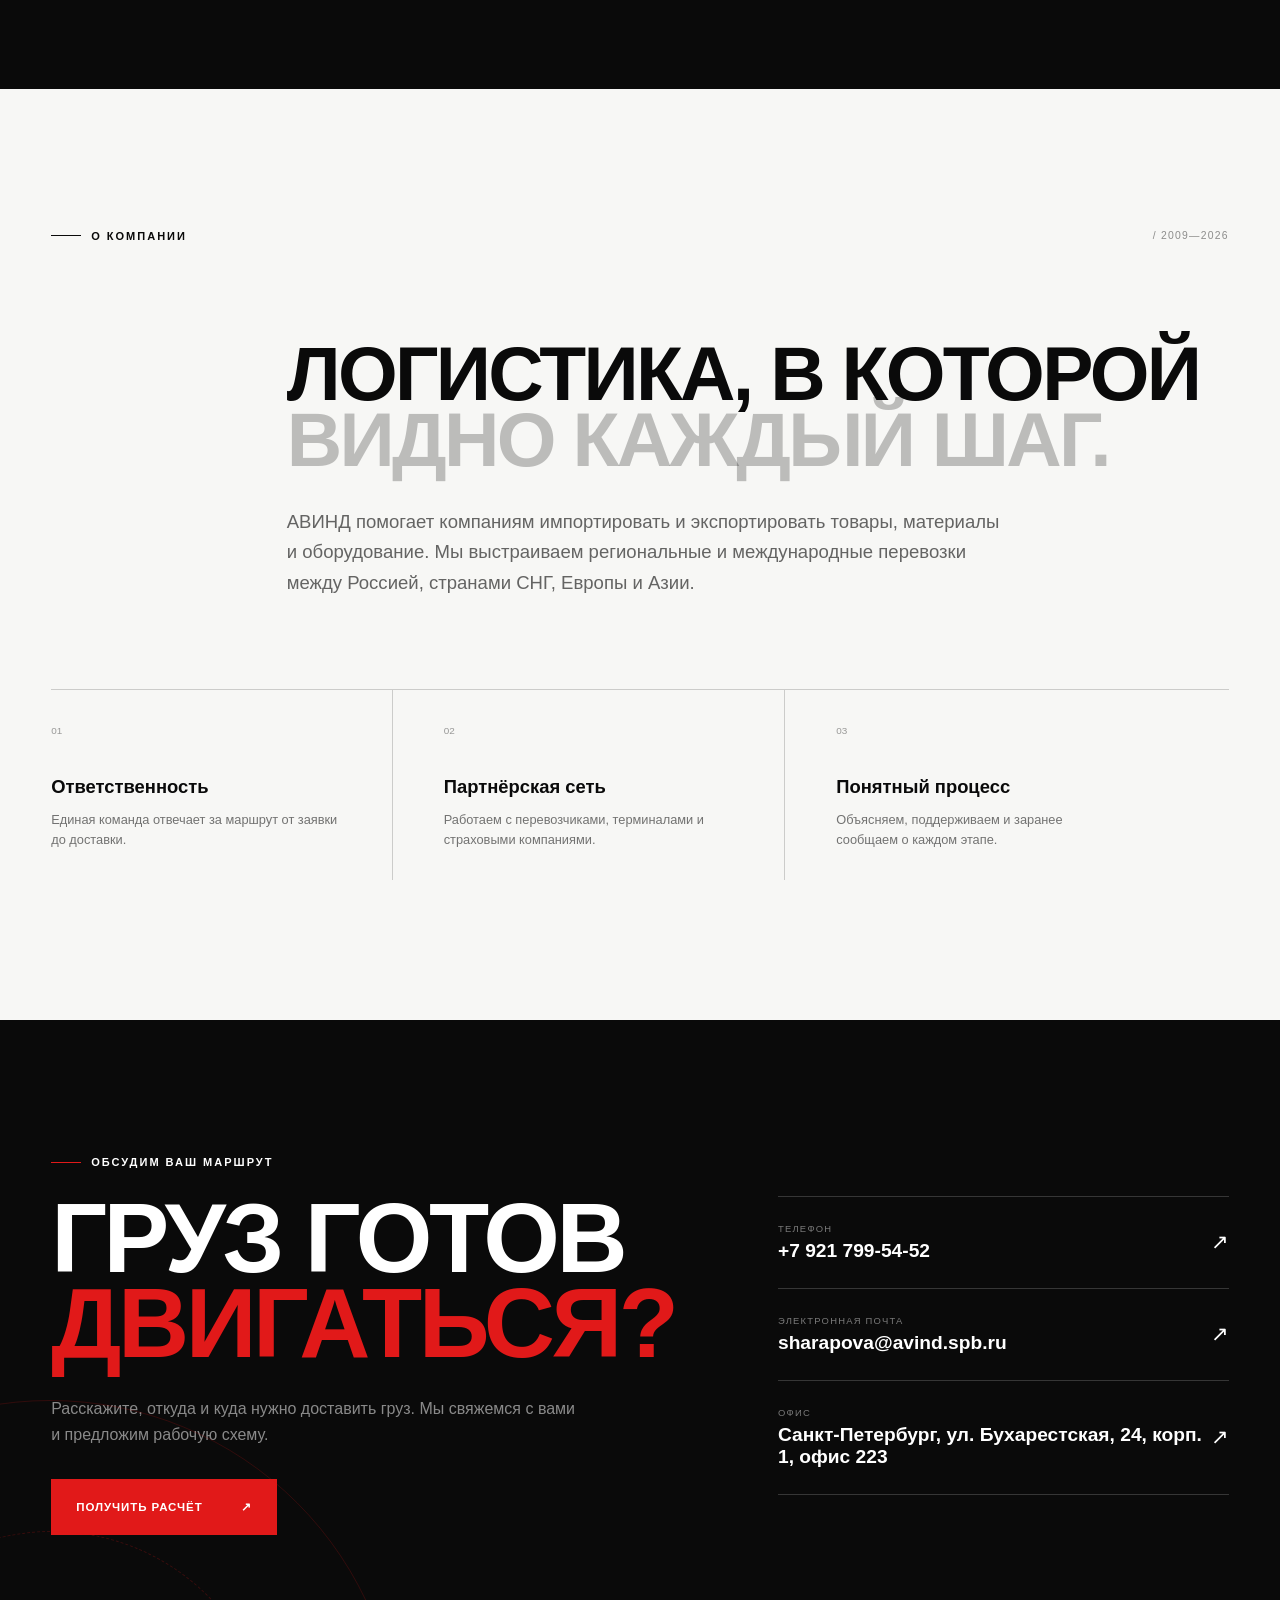
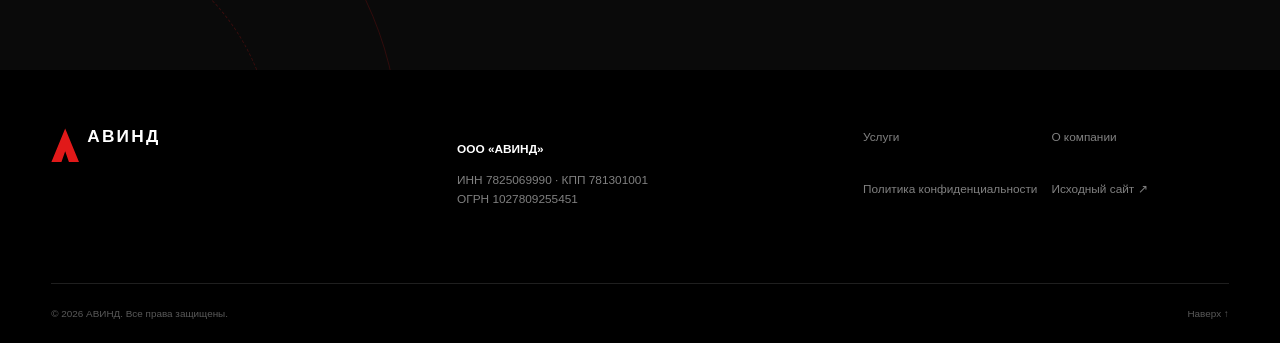
==== commit ff64d18f: "Add files via upload" ====
--- a/index.html
+++ b/index.html
@@ -3,7 +3,7 @@
 <head>
   <meta charset="utf-8">
   <meta name="viewport" content="width=device-width, initial-scale=1">
-  <meta name="theme-color" content="#0b1715">
+  <meta name="theme-color" content="#0a0a0a">
   <meta name="description" content="АВИНД — международная логистика, таможенное оформление и страхование грузов из Санкт-Петербурга.">
   <meta property="og:title" content="АВИНД — международная логистика">
   <meta property="og:description" content="Доставляем грузы всеми видами транспорта. Профессионально, надёжно, в срок.">
@@ -76,13 +76,6 @@
       <a class="hero-scroll" href="#services"><span></span> Листайте, чтобы узнать больше</a>
     </section>
 
-    <section class="ticker" aria-label="Направления работы">
-      <div>
-        <span>Авто</span><i>✦</i><span>Море</span><i>✦</i><span>Авиа</span><i>✦</i><span>Железная дорога</span><i>✦</i><span>Таможня</span><i>✦</i><span>Страхование</span><i>✦</i>
-        <span>Авто</span><i>✦</i><span>Море</span><i>✦</i><span>Авиа</span><i>✦</i><span>Железная дорога</span><i>✦</i><span>Таможня</span><i>✦</i><span>Страхование</span><i>✦</i>
-      </div>
-    </section>
-
     <section class="section services" id="services">
       <div class="section-heading reveal">
         <p class="eyebrow dark"><span></span> Наши услуги</p>
--- a/styles.css
+++ b/styles.css
@@ -1,5 +1,24 @@
-:root{--ink:#0b1715;--ink-2:#10221f;--paper:#f1f0e9;--paper-2:#e4e3da;--acid:#caff3d;--mint:#a5e6d0;--line:rgba(11,23,21,.16);--white:#fff;--display:Impact,"Arial Narrow",sans-serif;--body:Inter,-apple-system,BlinkMacSystemFont,"Segoe UI",sans-serif}
+:root{--ink:#0a0a0a;--ink-2:#161616;--paper:#f7f7f5;--paper-2:#e7e7e3;--acid:#e11919;--mint:#ff5a52;--line:rgba(10,10,10,.18);--white:#fff;--display:Impact,"Arial Narrow",sans-serif;--body:Inter,-apple-system,BlinkMacSystemFont,"Segoe UI",sans-serif}
 *{box-sizing:border-box}html{scroll-behavior:smooth}body{margin:0;background:var(--paper);color:var(--ink);font-family:var(--body);overflow-x:hidden}body.dialog-open{overflow:hidden}a{color:inherit;text-decoration:none}button,input,select,textarea{font:inherit}.skip-link{position:fixed;left:1rem;top:-5rem;background:var(--acid);padding:.8rem 1rem;z-index:100}.skip-link:focus{top:1rem}.site-header{height:88px;padding:0 clamp(20px,4vw,64px);display:grid;grid-template-columns:1fr auto 1fr;align-items:center;position:absolute;inset:0 0 auto;z-index:20;color:white;border-bottom:1px solid rgba(255,255,255,.14)}.brand{display:grid;grid-template-columns:36px auto;grid-template-rows:auto auto;align-items:center;width:max-content}.brand-mark{grid-row:1/3;width:28px;height:34px;background:var(--acid);clip-path:polygon(50% 0,100% 100%,64% 100%,50% 67%,36% 100%,0 100%);font-size:0}.brand-name{font-weight:850;font-size:1.08rem;letter-spacing:.13em;line-height:1}.brand-place{font-size:.56rem;letter-spacing:.16em;text-transform:uppercase;opacity:.55;margin-top:5px}.desktop-nav{display:flex;gap:clamp(22px,3vw,52px);font-size:.78rem;text-transform:uppercase;letter-spacing:.11em}.desktop-nav a,.header-phone{transition:color .2s}.desktop-nav a:hover,.header-phone:hover{color:var(--acid)}.header-phone{justify-self:end;font-weight:650;font-size:.88rem}.menu-button,.mobile-nav{display:none}.hero{min-height:820px;height:min(930px,100svh);position:relative;background:var(--ink);color:white;padding:clamp(140px,17vh,200px) clamp(20px,4vw,64px) 84px;overflow:hidden;display:grid;grid-template-columns:1.05fr .95fr;gap:2rem;align-items:center}.hero:before{content:"";position:absolute;width:70vw;height:70vw;left:-36vw;top:-28vw;border:1px solid rgba(202,255,61,.12);border-radius:50%}.hero-copy{position:relative;z-index:2;max-width:790px}.eyebrow{display:flex;align-items:center;gap:10px;text-transform:uppercase;letter-spacing:.18em;font-size:.69rem;font-weight:750;margin:0 0 28px}.eyebrow span{width:30px;height:1px;background:var(--acid)}.eyebrow.dark span{background:var(--ink)}.hero h1,.section h2,.cta h2,.quote-dialog h2{font-family:var(--display);font-weight:900;text-transform:uppercase;letter-spacing:-.035em;line-height:.86;margin:0}.hero h1{font-size:clamp(4.4rem,8.3vw,9.2rem)}em{font-style:normal;color:var(--acid)}.hero-lead{font-size:clamp(1rem,1.4vw,1.22rem);line-height:1.55;color:rgba(255,255,255,.66);max-width:630px;margin:32px 0}.hero-actions{display:flex;gap:12px;flex-wrap:wrap}.button{border:0;min-height:56px;padding:0 25px;display:inline-flex;align-items:center;justify-content:center;gap:38px;text-transform:uppercase;letter-spacing:.08em;font-size:.72rem;font-weight:800;cursor:pointer;transition:transform .25s,background .25s,color .25s}.button:hover{transform:translateY(-3px)}.button-primary{background:var(--acid);color:var(--ink)}.button-primary:hover{background:white}.button-ghost{color:white;border:1px solid rgba(255,255,255,.3)}.button-ghost:hover{border-color:white}.button-dark{background:var(--ink);color:white;width:100%}.hero-facts{display:flex;list-style:none;padding:34px 0 0;margin:42px 0 0;border-top:1px solid rgba(255,255,255,.15);gap:clamp(25px,4vw,64px)}.hero-facts li{display:flex;flex-direction:column;gap:5px}.hero-facts strong{text-transform:uppercase;font-size:.88rem}.hero-facts span{font-size:.68rem;color:rgba(255,255,255,.48)}.route-visual{height:min(650px,66vw);min-height:480px;position:relative;border-left:1px solid rgba(255,255,255,.14);overflow:hidden}.visual-grid{position:absolute;inset:0;background-image:linear-gradient(rgba(255,255,255,.045) 1px,transparent 1px),linear-gradient(90deg,rgba(255,255,255,.045) 1px,transparent 1px);background-size:64px 64px;mask-image:linear-gradient(to bottom,transparent,black 15%,black 85%,transparent)}.orbit{position:absolute;border:1px solid rgba(165,230,208,.19);border-radius:50%}.orbit-one{width:520px;height:520px;top:7%;left:13%;animation:spin 30s linear infinite}.orbit-one:after{content:"";width:9px;height:9px;background:var(--acid);border-radius:50%;position:absolute;top:17%;left:8%;box-shadow:0 0 24px var(--acid)}.orbit-two{width:330px;height:330px;top:24%;left:31%;border-style:dashed;animation:spin 24s linear infinite reverse}.route-line{position:absolute;width:66%;height:48%;top:26%;left:17%;border-top:2px solid var(--acid);border-radius:50%;transform:rotate(-12deg)}.route-line:after{content:"";position:absolute;top:-5px;left:0;width:9px;height:9px;background:var(--acid);border-radius:50%;animation:travel 5s ease-in-out infinite}.location{position:absolute;display:grid;grid-template-columns:14px auto;column-gap:10px;align-items:center}.location span{width:8px;height:8px;border:2px solid var(--acid);border-radius:50%;box-shadow:0 0 0 7px rgba(202,255,61,.09)}.location b{font-size:.74rem;text-transform:uppercase;letter-spacing:.08em}.location small{grid-column:2;color:rgba(255,255,255,.42);font-size:.62rem;margin-top:4px}.location-a{left:11%;top:26%}.location-b{right:3%;top:59%}.cargo-card{position:absolute;background:rgba(16,34,31,.84);backdrop-filter:blur(18px);border:1px solid rgba(255,255,255,.15);box-shadow:0 25px 80px rgba(0,0,0,.25)}.cargo-main{width:260px;left:26%;top:43%;padding:24px}.cargo-label{font-size:.61rem;color:var(--acid);text-transform:uppercase;letter-spacing:.12em}.cargo-main strong{display:block;font-size:1.4rem;margin:14px 0 22px}.cargo-progress{height:3px;background:rgba(255,255,255,.12)}.cargo-progress i{display:block;width:62%;height:100%;background:var(--acid)}.cargo-meta{display:flex;justify-content:space-between;margin-top:9px;color:rgba(255,255,255,.52);font-size:.65rem}.cargo-meta b{color:white}.cargo-status{right:3%;top:34%;padding:13px 16px;display:flex;align-items:center;gap:12px}.cargo-status>i{width:8px;height:8px;background:var(--acid);border-radius:50%;box-shadow:0 0 0 6px rgba(202,255,61,.09);animation:pulse 2s infinite}.cargo-status span{display:flex;flex-direction:column}.cargo-status small{font-size:.55rem;color:rgba(255,255,255,.45)}.cargo-status b{font-size:.66rem;margin-top:2px}.visual-caption{position:absolute;right:3%;bottom:4%;font-size:.56rem;letter-spacing:.13em;color:rgba(255,255,255,.3)}.hero-scroll{position:absolute;left:clamp(20px,4vw,64px);bottom:24px;font-size:.61rem;text-transform:uppercase;letter-spacing:.14em;color:rgba(255,255,255,.45);display:flex;align-items:center;gap:10px}.hero-scroll span{display:inline-block;width:4px;height:4px;background:var(--acid);border-radius:50%}.ticker{height:72px;overflow:hidden;background:var(--acid);display:flex;align-items:center}.ticker>div{white-space:nowrap;display:flex;align-items:center;gap:28px;animation:ticker 28s linear infinite}.ticker span{text-transform:uppercase;font-family:var(--display);font-size:1.2rem;letter-spacing:.04em}.ticker i{font-style:normal;font-size:.7rem}.section{padding:clamp(90px,11vw,160px) clamp(20px,4vw,64px)}.section-heading{display:grid;grid-template-columns:1fr 1.5fr 1fr;gap:4vw;align-items:end;margin-bottom:70px}.section h2{font-size:clamp(3.3rem,6vw,7.1rem)}.section-heading>p:last-child,.solutions-intro>p:last-child{color:rgba(11,23,21,.62);line-height:1.65;max-width:420px;margin:0}.service-grid{display:grid;grid-template-columns:repeat(3,1fr);border-top:1px solid var(--line);border-left:1px solid var(--line)}.service-card{min-height:390px;padding:26px;display:flex;flex-direction:column;justify-content:space-between;border-right:1px solid var(--line);border-bottom:1px solid var(--line);position:relative;transition:background .3s,color .3s,transform .3s;overflow:hidden}.service-card:hover{background:var(--ink);color:white;transform:translateY(-4px);z-index:2}.service-number{font-size:.63rem;opacity:.5}.service-symbol{position:absolute;inset:70px 26px auto auto;width:130px;height:94px;opacity:.5;transition:opacity .3s,transform .3s}.service-card:hover .service-symbol{opacity:1;transform:translate(-8px,-4px)}.symbol-road{border-bottom:2px solid currentColor}.symbol-road i{position:absolute;width:12px;height:12px;border:2px solid currentColor;border-radius:50%;bottom:-7px}.symbol-road i:first-child{left:12px}.symbol-road i:last-child{right:12px}.symbol-road:before{content:"";position:absolute;inset:28px 15px 0;border:2px solid currentColor;border-bottom:0;transform:skew(-12deg)}.symbol-sea{border-bottom:8px double currentColor}.symbol-sea:before{content:"";position:absolute;width:90px;height:45px;border:2px solid currentColor;border-top:0;bottom:17px;left:18px;transform:skew(-18deg)}.symbol-sea i{position:absolute;bottom:0;width:5px;height:5px;background:currentColor;border-radius:50%}.symbol-sea i:nth-child(1){left:5px}.symbol-sea i:nth-child(2){left:60px}.symbol-sea i:nth-child(3){right:5px}.symbol-air{font-size:6rem;line-height:1;text-align:center}.symbol-air:before,.symbol-air:after{content:"";position:absolute;width:42px;height:1px;background:currentColor;top:46px}.symbol-air:before{left:0}.symbol-air:after{right:0}.symbol-rail{border:2px solid currentColor;border-radius:50% 50% 8px 8px;width:80px;right:42px}.symbol-rail:before{content:"";position:absolute;inset:28px 16px;border:1px solid currentColor}.symbol-rail i{position:absolute;width:10px;height:10px;background:currentColor;border-radius:50%;bottom:10px}.symbol-rail i:nth-child(1){left:12px}.symbol-rail i:nth-child(2){left:33px}.symbol-rail i:nth-child(3){right:12px}.symbol-box i{display:block;width:86px;height:72px;border:2px solid currentColor;margin:auto;transform:skewY(-10deg)}.symbol-box i:after{content:"";display:block;width:1px;height:100%;background:currentColor;margin:auto}.symbol-terminal i:first-child{display:block;width:110px;height:65px;border:2px solid currentColor;margin-top:20px}.symbol-terminal i:last-child{position:absolute;width:2px;height:94px;background:currentColor;right:8px;top:0}.service-card h3{font-size:1.4rem;margin:0 0 13px}.service-card p{font-size:.83rem;line-height:1.55;opacity:.56;max-width:320px;margin:0;padding-right:35px}.service-card button,.solution-item button{position:absolute;right:24px;bottom:24px;border:0;background:transparent;color:inherit;font-size:1.4rem;cursor:pointer;transition:transform .2s}.service-card button:hover,.solution-item button:hover{transform:rotate(45deg)}.solutions{background:var(--ink);color:white;display:grid;grid-template-columns:.8fr 1.2fr;gap:8vw}.solutions-intro{position:sticky;top:130px;height:max-content}.solutions-intro>p:last-child{color:rgba(255,255,255,.5);margin-top:32px}.solution-list{border-top:1px solid rgba(255,255,255,.16)}.solution-item{position:relative;display:grid;grid-template-columns:55px 1fr;gap:15px;padding:48px 48px 48px 0;border-bottom:1px solid rgba(255,255,255,.16)}.solution-item>span{font-size:.63rem;color:var(--acid)}.solution-item h3{font-size:clamp(1.45rem,2.5vw,2.6rem);margin:0 0 15px}.solution-item p{font-size:.9rem;line-height:1.65;color:rgba(255,255,255,.55);margin:0 0 22px;max-width:680px}.solution-item small{font-size:.62rem;text-transform:uppercase;letter-spacing:.1em;color:var(--mint)}.about-label{display:flex;justify-content:space-between;align-items:start}.about-index{font-size:.65rem;letter-spacing:.12em;color:rgba(11,23,21,.45)}.about-copy{margin:70px 0 90px 20%}.about-copy em{color:rgba(11,23,21,.25)}.about-copy p{max-width:720px;font-size:clamp(1rem,1.45vw,1.25rem);line-height:1.65;color:rgba(11,23,21,.62);margin:35px 0 0}.principles{display:grid;grid-template-columns:repeat(3,1fr);border-top:1px solid var(--line)}.principles article{padding:30px 4vw 10px 0;min-height:190px;border-right:1px solid var(--line);margin-right:4vw}.principles article:last-child{border:0}.principles span{font-size:.62rem;color:rgba(11,23,21,.4)}.principles h3{font-size:1.15rem;margin:38px 0 12px}.principles p{color:rgba(11,23,21,.56);font-size:.8rem;line-height:1.5;max-width:300px}.cta{background:var(--ink-2);color:white;min-height:650px;padding:clamp(90px,10vw,150px) clamp(20px,4vw,64px);display:grid;grid-template-columns:1fr 1fr;gap:8vw;align-items:center;position:relative;overflow:hidden}.cta-orbit{position:absolute;width:700px;height:700px;border:1px solid rgba(202,255,61,.1);border-radius:50%;left:-300px;bottom:-430px}.cta-orbit:after{content:"";position:absolute;width:440px;height:440px;border:1px dashed rgba(202,255,61,.14);border-radius:50%;inset:130px}.cta h2{font-size:clamp(4rem,7.7vw,8rem)}.cta-copy>p:not(.eyebrow){color:rgba(255,255,255,.52);line-height:1.65;max-width:530px;margin:30px 0}.contact-panel{border-top:1px solid rgba(255,255,255,.18)}.contact-panel a{display:grid;grid-template-columns:1fr auto;gap:6px;padding:26px 0;border-bottom:1px solid rgba(255,255,255,.18);transition:padding .2s,color .2s}.contact-panel a:hover{padding-left:12px;color:var(--acid)}.contact-panel small{grid-column:1;font-size:.59rem;text-transform:uppercase;letter-spacing:.13em;opacity:.45}.contact-panel strong{grid-column:1;font-size:clamp(.95rem,1.5vw,1.25rem);font-weight:550}.contact-panel span{grid-column:2;grid-row:1/3;align-self:center;font-size:1.3rem}.site-footer{background:#07100f;color:white;padding:58px clamp(20px,4vw,64px) 24px;display:grid;grid-template-columns:1fr 1fr 1fr;gap:40px}.footer-brand{align-self:start}.footer-company,.footer-links{font-size:.74rem;line-height:1.6;color:rgba(255,255,255,.5)}.footer-company p:first-child{color:white;font-weight:700}.footer-links{display:grid;grid-template-columns:1fr 1fr;gap:11px}.footer-links a:hover{color:var(--acid)}.footer-bottom{grid-column:1/-1;padding-top:24px;margin-top:22px;border-top:1px solid rgba(255,255,255,.12);display:flex;justify-content:space-between;font-size:.62rem;color:rgba(255,255,255,.35)}.quote-dialog{width:min(940px,calc(100% - 30px));max-height:calc(100dvh - 30px);border:0;padding:0;background:var(--paper);color:var(--ink);box-shadow:0 40px 120px rgba(0,0,0,.45);grid-template-columns:.75fr 1.25fr}.quote-dialog[open]{display:grid}.quote-dialog::backdrop{background:rgba(3,10,9,.75);backdrop-filter:blur(7px)}.dialog-intro{background:var(--acid);padding:60px 42px}.dialog-intro h2{font-size:clamp(3rem,5vw,5.2rem)}.dialog-intro p:last-child{font-size:.82rem;line-height:1.6;margin-top:30px}.dialog-close{position:absolute;right:18px;top:14px;border:0;background:none;font-size:2rem;cursor:pointer;z-index:2}.quote-dialog form{padding:52px 42px;display:grid;gap:20px;overflow-y:auto}.quote-dialog label{display:grid;gap:8px;font-size:.65rem;text-transform:uppercase;letter-spacing:.08em;font-weight:750}.quote-dialog input,.quote-dialog select,.quote-dialog textarea{width:100%;border:0;border-bottom:1px solid rgba(11,23,21,.3);background:transparent;padding:11px 0;border-radius:0;outline:none;font-size:.88rem;text-transform:none;letter-spacing:0}.quote-dialog input:focus,.quote-dialog select:focus,.quote-dialog textarea:focus{border-color:var(--ink)}.form-row{display:grid;grid-template-columns:1fr 1fr;gap:24px}.quote-dialog .consent{display:flex;grid-template:none;align-items:flex-start;font-weight:500;text-transform:none;letter-spacing:0;line-height:1.4;color:rgba(11,23,21,.6)}.consent input{width:16px;margin:2px 4px 0 0}.consent a{text-decoration:underline}.toast{position:fixed;right:24px;bottom:24px;background:var(--acid);color:var(--ink);padding:16px 20px;font-size:.75rem;font-weight:700;z-index:100;transform:translateY(120px);transition:transform .35s}.toast.show{transform:translateY(0)}.reveal{opacity:0;transform:translateY(28px);transition:opacity .75s ease,transform .75s ease}.reveal.visible{opacity:1;transform:none}@keyframes spin{to{transform:rotate(360deg)}}@keyframes travel{0%,100%{left:0}50%{left:98%}}@keyframes pulse{50%{box-shadow:0 0 0 12px rgba(202,255,61,0)}}@keyframes ticker{to{transform:translateX(-50%)}}
 @media(max-width:1000px){.desktop-nav,.header-phone{display:none}.site-header{grid-template-columns:1fr auto}.menu-button{display:flex;width:40px;height:40px;border:0;background:transparent;flex-direction:column;gap:7px;align-items:center;justify-content:center}.menu-button span{width:24px;height:1px;background:white;transition:transform .25s}.menu-button[aria-expanded=true] span:first-child{transform:translateY(4px) rotate(45deg)}.menu-button[aria-expanded=true] span:last-child{transform:translateY(-4px) rotate(-45deg)}.mobile-nav{display:flex;position:absolute;left:0;right:0;top:88px;background:var(--ink);padding:24px clamp(20px,4vw,64px) 34px;flex-direction:column;gap:20px;border-bottom:1px solid rgba(255,255,255,.16);transform:translateY(-140%);opacity:0;pointer-events:none;transition:.3s;z-index:-1}.mobile-nav.open{transform:none;opacity:1;pointer-events:auto}.hero{height:auto;grid-template-columns:1fr;padding-top:160px}.route-visual{height:590px;min-height:0;border-left:0;border-top:1px solid rgba(255,255,255,.14)}.hero-scroll{display:none}.section-heading{grid-template-columns:1fr 2fr}.section-heading>p:last-child{grid-column:2}.service-grid{grid-template-columns:repeat(2,1fr)}.solutions{grid-template-columns:1fr}.solutions-intro{position:static}.about-copy{margin-left:8%}.cta{grid-template-columns:1fr}.site-footer{grid-template-columns:1fr 1fr}.footer-links{grid-column:2}.quote-dialog[open]{grid-template-columns:1fr}.dialog-intro{padding:40px}.dialog-intro p:last-child{display:none}}
 @media(max-width:640px){.site-header{height:72px}.brand-place{display:none}.mobile-nav{top:72px}.hero{padding-top:126px;padding-bottom:60px;min-height:0}.hero h1{font-size:clamp(3.75rem,19vw,6rem)}.hero-lead{font-size:.94rem}.button{width:100%}.hero-facts{gap:18px;justify-content:space-between}.hero-facts strong{font-size:.72rem}.hero-facts span{font-size:.57rem}.route-visual{height:450px;margin-top:25px}.orbit-one{width:390px;height:390px;left:0}.orbit-two{width:240px;height:240px;left:24%}.cargo-main{left:15%;width:220px}.location-b{top:70%}.cargo-status{top:25%}.ticker{height:58px}.section{padding:82px 20px}.section-heading{display:block;margin-bottom:45px}.section-heading h2{margin:45px 0 28px}.service-grid{grid-template-columns:1fr}.service-card{min-height:330px}.solutions{padding-left:20px;padding-right:20px}.solution-item{grid-template-columns:36px 1fr;padding-right:34px}.about-copy{margin:55px 0 65px}.principles{grid-template-columns:1fr}.principles article{border-right:0;border-bottom:1px solid var(--line);margin:0;min-height:150px}.cta{padding-left:20px;padding-right:20px}.site-footer{grid-template-columns:1fr}.footer-links{grid-column:auto}.footer-bottom{flex-direction:column;gap:15px}.quote-dialog{width:100%;max-height:100dvh;height:100dvh;margin:0}.quote-dialog[open]{display:block}.dialog-intro{padding:36px 24px 28px}.quote-dialog form{padding:30px 24px}.form-row{grid-template-columns:1fr}.toast{left:12px;right:12px;bottom:12px}.visual-caption{display:none}}
 @media(prefers-reduced-motion:reduce){html{scroll-behavior:auto}*,*:before,*:after{animation-duration:.01ms!important;animation-iteration-count:1!important;transition-duration:.01ms!important}.reveal{opacity:1;transform:none}}
+
+/* Strict black / white / red visual system */
+.skip-link{color:#fff}.site-header{border-bottom-color:rgba(255,255,255,.22)}
+.hero:before{border-color:rgba(225,25,25,.24)}
+.orbit{border-color:rgba(255,255,255,.18)}
+.location span{box-shadow:0 0 0 7px rgba(225,25,25,.12)}
+.cargo-card{background:rgba(10,10,10,.9);border-color:rgba(255,255,255,.22);box-shadow:0 25px 80px rgba(0,0,0,.4)}
+.cargo-status>i{box-shadow:0 0 0 6px rgba(225,25,25,.14)}
+.button-primary{color:#fff}.button-primary:hover{background:#fff;color:#0a0a0a}
+.service-card:hover{transform:none}
+.section-heading>p:last-child,.about-copy p{color:rgba(10,10,10,.62)}
+.about-index{color:rgba(10,10,10,.45)}.about-copy em{color:rgba(10,10,10,.25)}
+.principles span{color:rgba(10,10,10,.4)}.principles p{color:rgba(10,10,10,.56)}
+.cta{background:#0a0a0a}.cta-orbit{border-color:rgba(225,25,25,.18)}.cta-orbit:after{border-color:rgba(225,25,25,.22)}
+.site-footer{background:#000}.quote-dialog::backdrop{background:rgba(0,0,0,.8)}
+.dialog-intro{color:#fff}.dialog-intro .eyebrow.dark span{background:#fff}
+.quote-dialog input,.quote-dialog select,.quote-dialog textarea{border-bottom-color:rgba(10,10,10,.32)}
+.quote-dialog .consent{color:rgba(10,10,10,.62)}.toast{color:#fff}
+@keyframes pulse{50%{box-shadow:0 0 0 12px rgba(225,25,25,0)}}
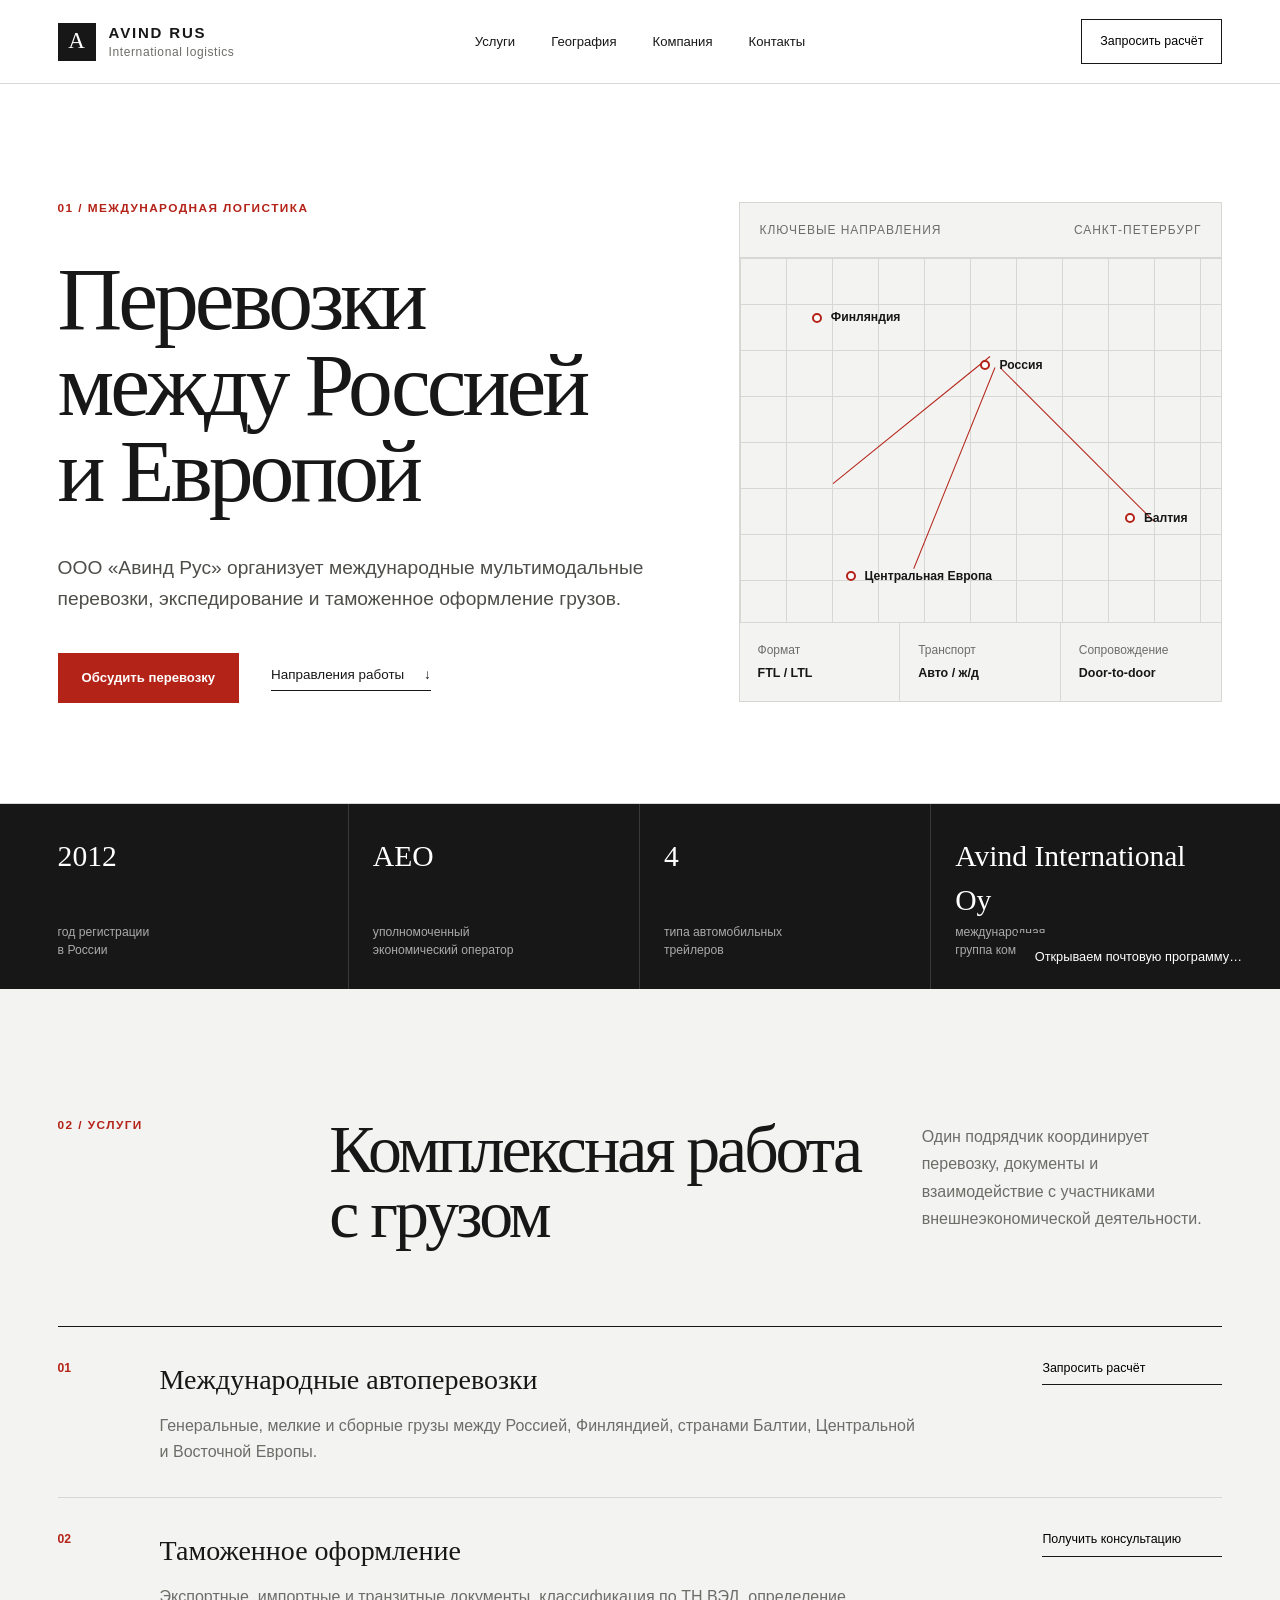
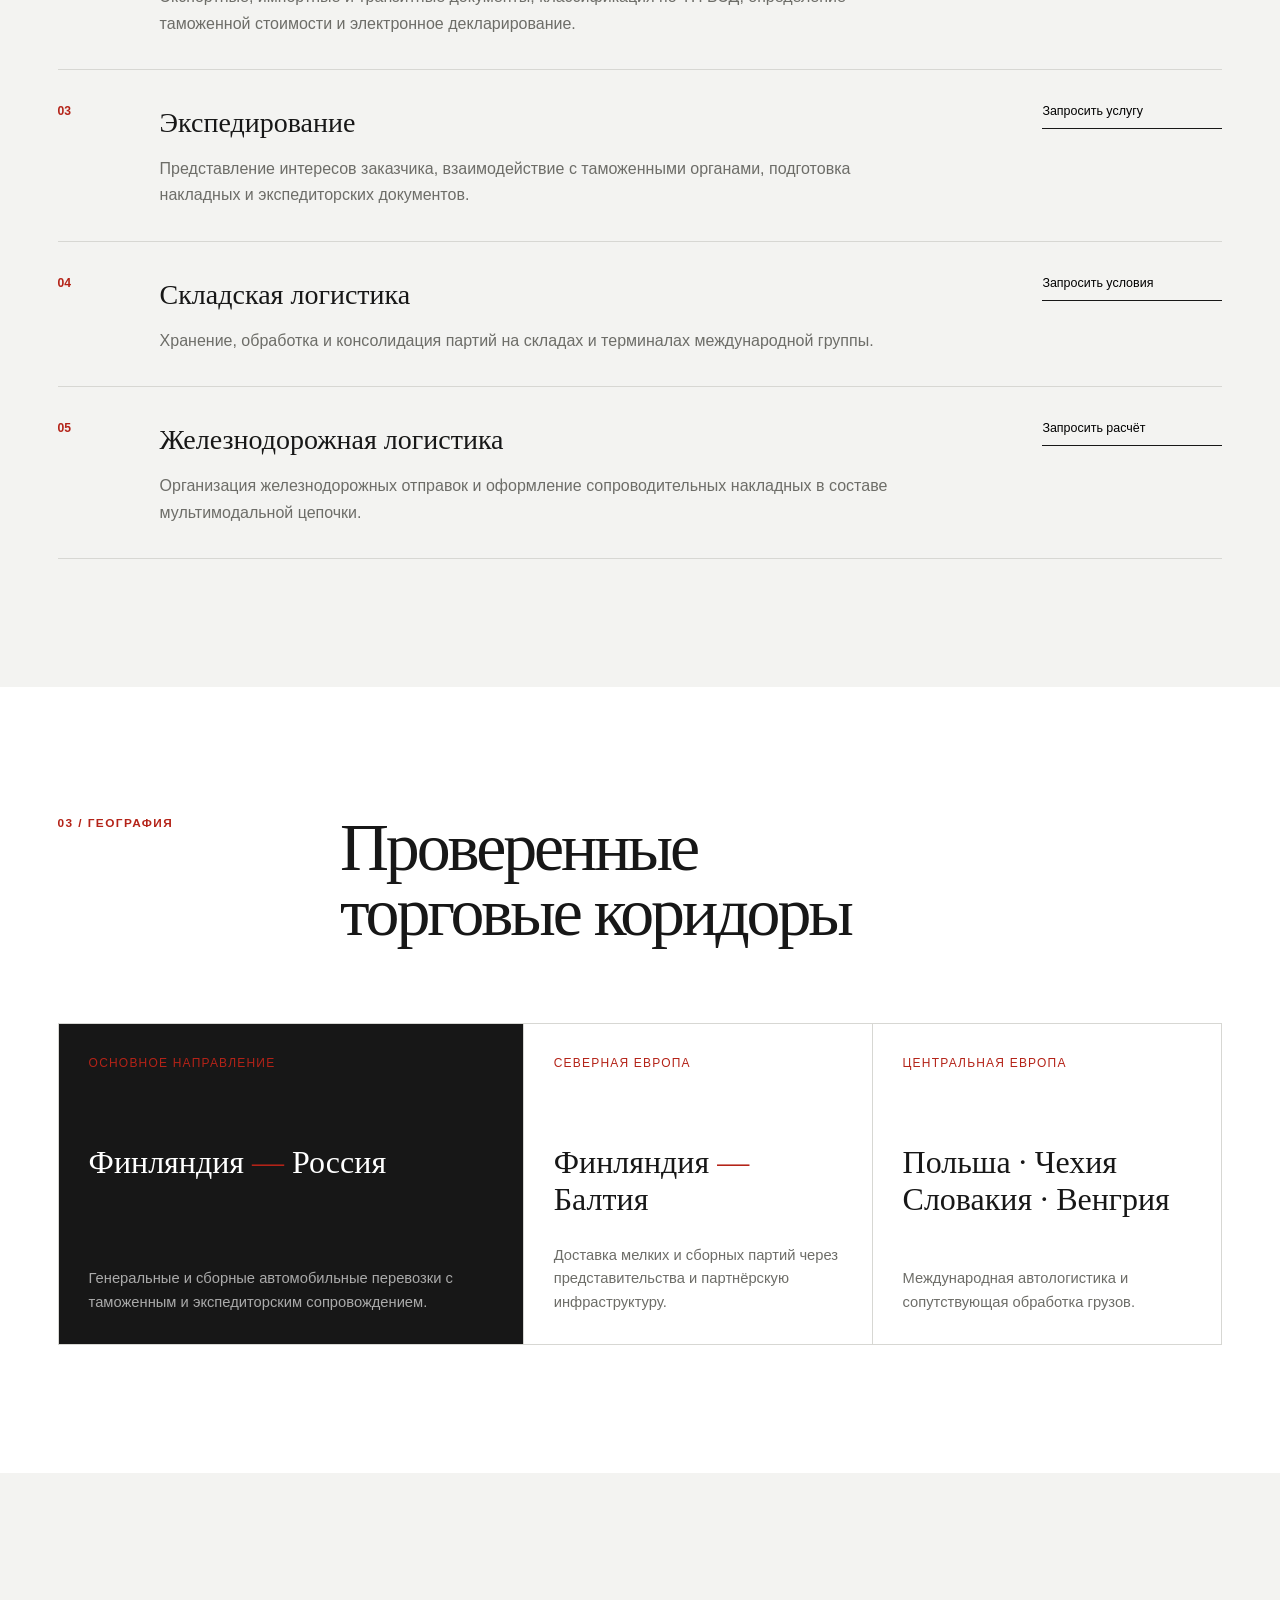
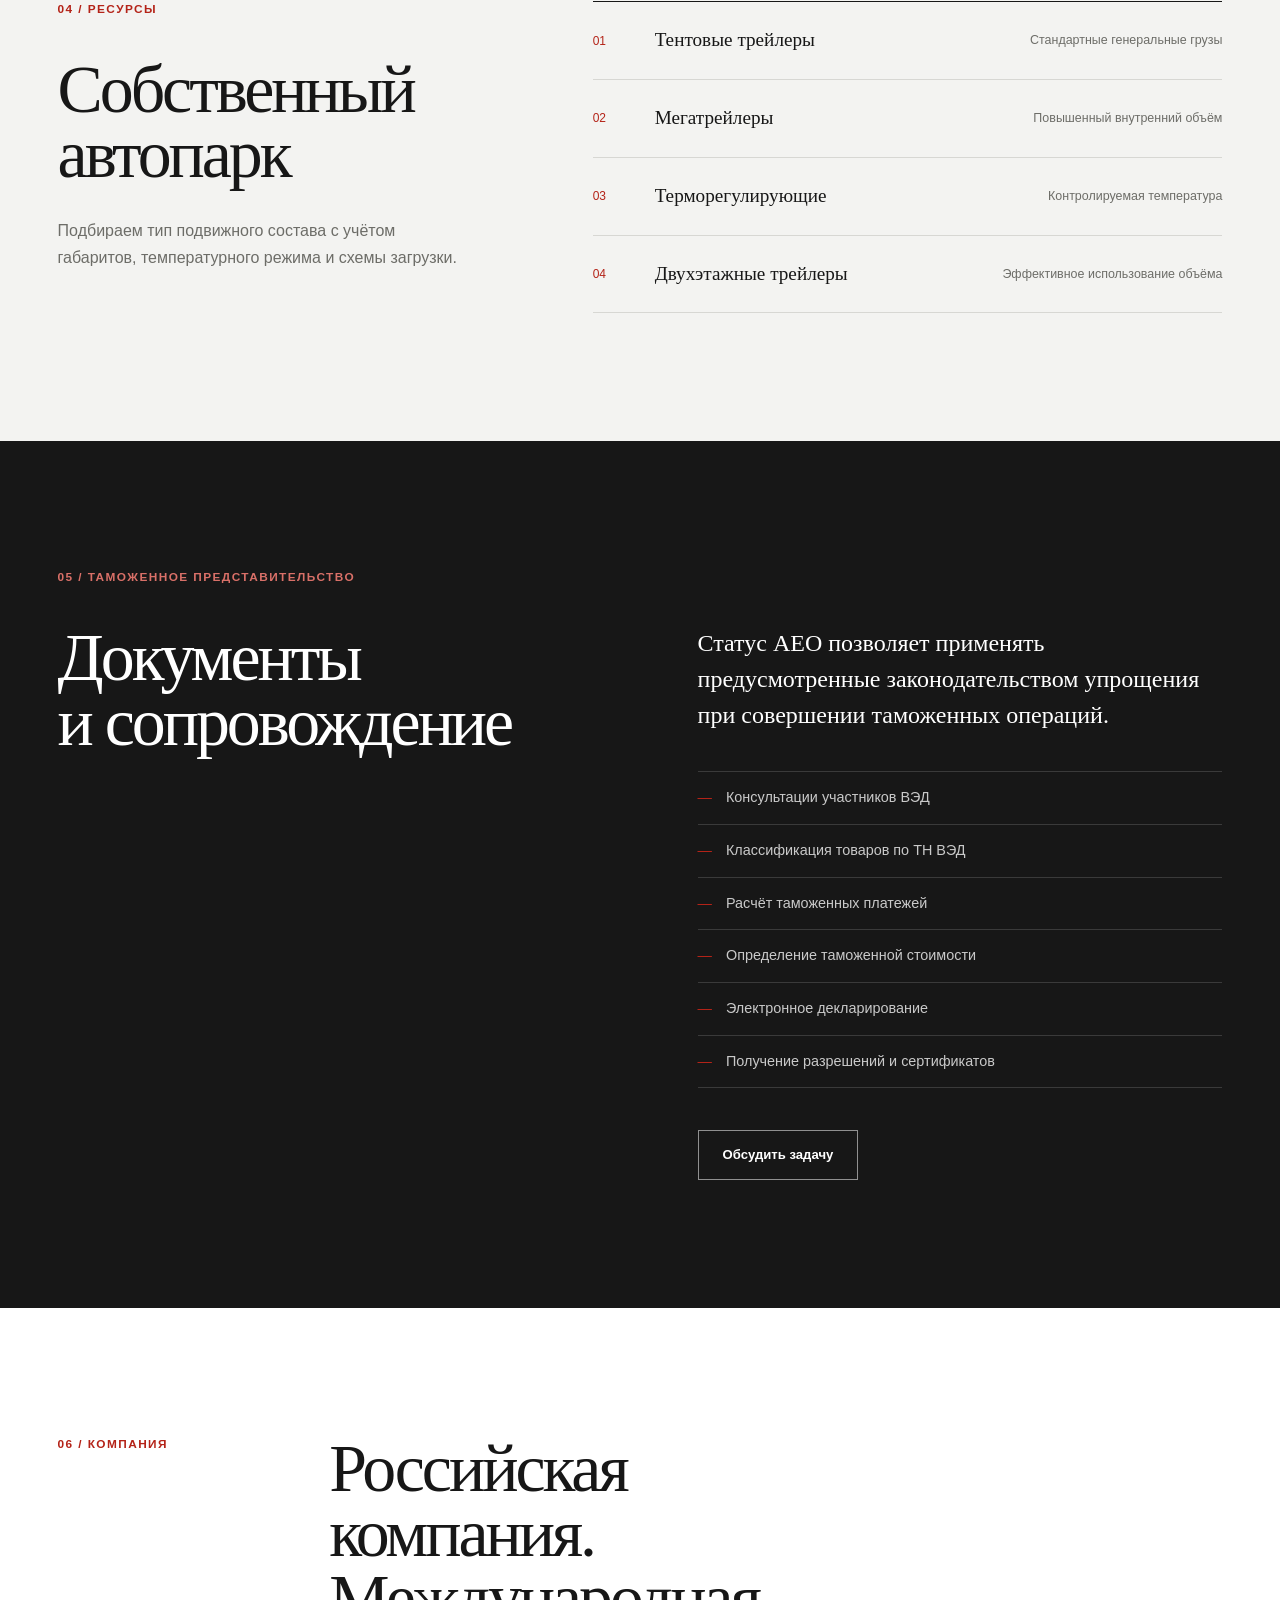
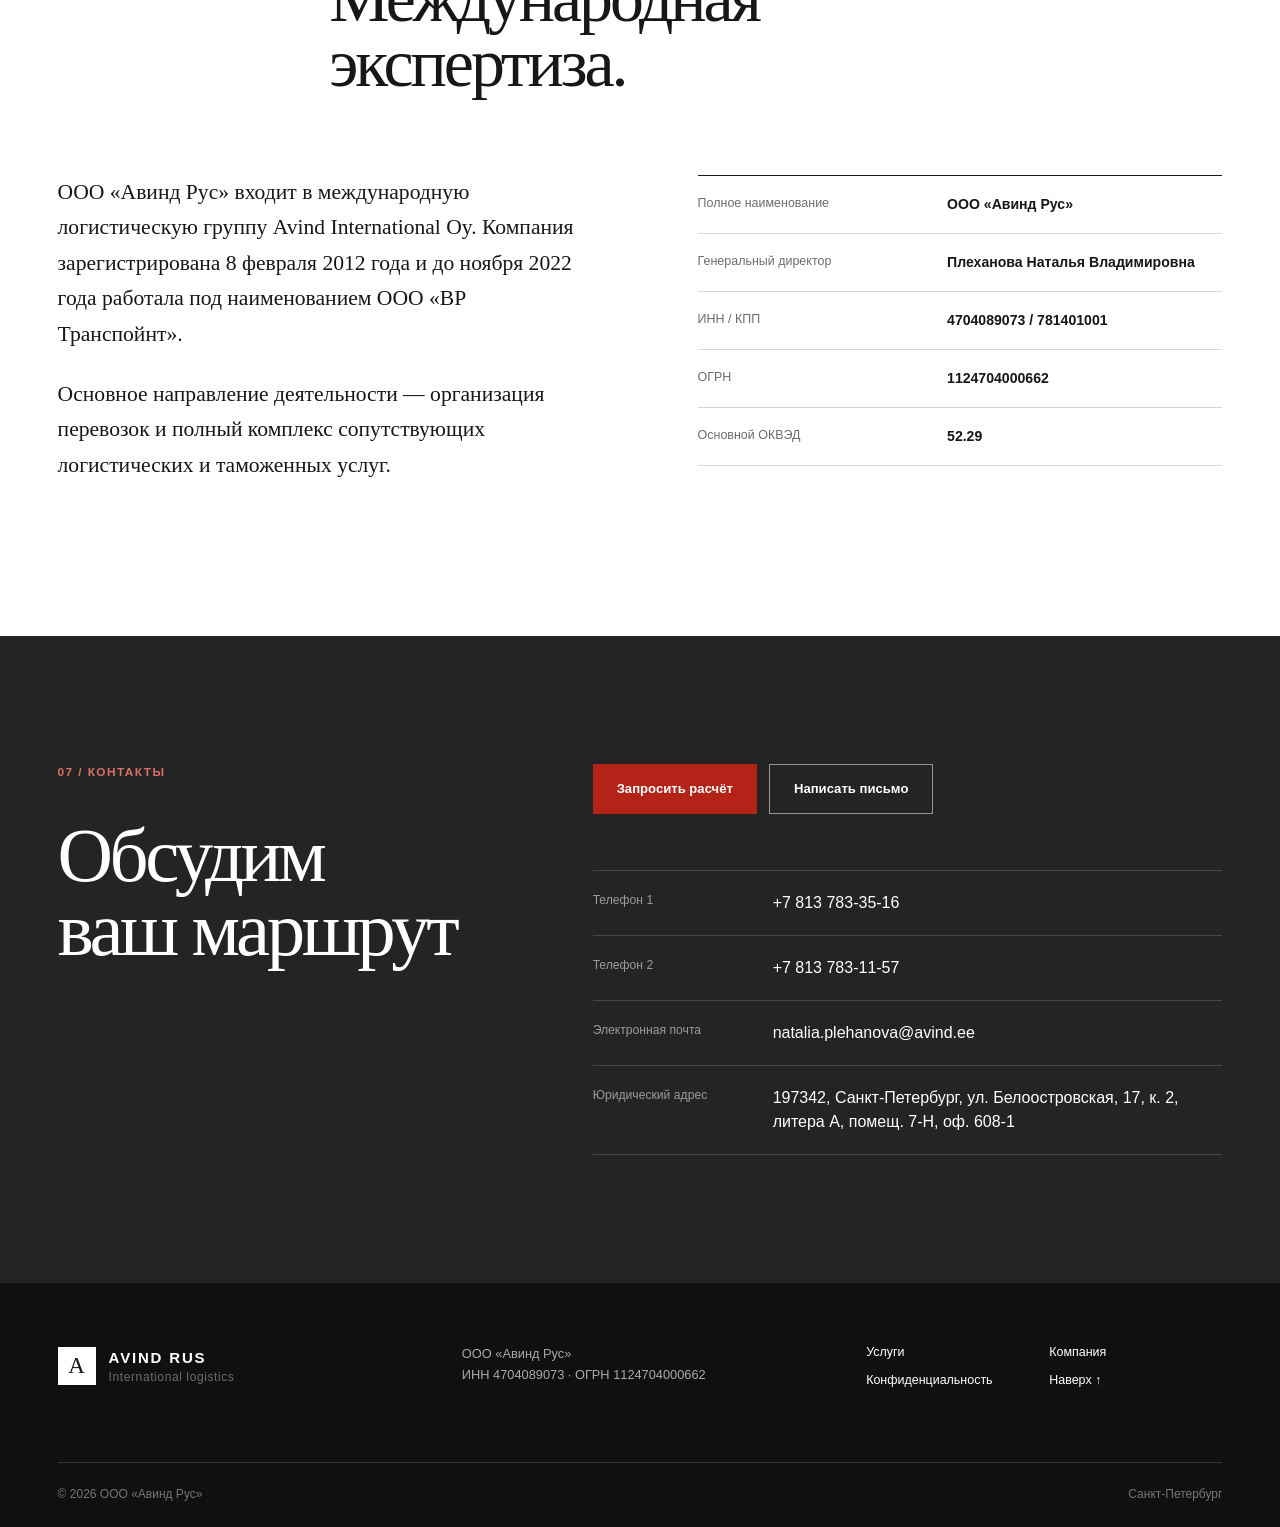
==== commit 0d981d21: "Add files via upload" ====
--- a/index.html
+++ b/index.html
@@ -3,208 +3,216 @@
 <head>
   <meta charset="utf-8">
   <meta name="viewport" content="width=device-width, initial-scale=1">
-  <meta name="theme-color" content="#0a0a0a">
-  <meta name="description" content="АВИНД — международная логистика, таможенное оформление и страхование грузов из Санкт-Петербурга.">
-  <meta property="og:title" content="АВИНД — международная логистика">
-  <meta property="og:description" content="Доставляем грузы всеми видами транспорта. Профессионально, надёжно, в срок.">
+  <meta name="theme-color" content="#171717">
+  <meta name="description" content="ООО «Авинд Рус» — международная мультимодальная логистика, таможенное оформление и экспедирование грузов.">
+  <meta property="og:title" content="Авинд Рус — международная логистика">
+  <meta property="og:description" content="Перевозки, экспедирование и таможенное оформление между Россией, Финляндией, странами Балтии и Центральной Европы.">
   <meta property="og:type" content="website">
   <meta property="og:image" content="og.png">
-  <title>АВИНД — международная логистика</title>
+  <title>Авинд Рус — международная логистика</title>
+  <link rel="icon" type="image/svg+xml" href="data:image/svg+xml,%3Csvg xmlns='http://www.w3.org/2000/svg' viewBox='0 0 64 64'%3E%3Crect width='64' height='64' fill='%23171717'/%3E%3Cpath d='M14 47 30 15h8l14 32H41l-3-8H26l-3 8H14Zm15-17h6l-3-8-3 8Z' fill='%23fff'/%3E%3Crect x='47' y='11' width='7' height='7' fill='%23b42318'/%3E%3C/svg%3E">
   <link rel="stylesheet" href="styles.css">
 </head>
 <body>
   <a class="skip-link" href="#main">Перейти к содержанию</a>
 
   <header class="site-header" id="top">
-    <a class="brand" href="#top" aria-label="АВИНД — на главную">
-      <span class="brand-mark" aria-hidden="true">A</span>
-      <span class="brand-name">АВИНД</span>
-      <span class="brand-place">Санкт-Петербург</span>
+    <a class="brand" href="#top" aria-label="Авинд Рус — главная">
+      <span class="brand-mark">A</span>
+      <span class="brand-copy"><strong>AVIND RUS</strong><small>International logistics</small></span>
     </a>
     <nav class="desktop-nav" aria-label="Основная навигация">
       <a href="#services">Услуги</a>
-      <a href="#solutions">Решения</a>
-      <a href="#about">О компании</a>
+      <a href="#geography">География</a>
+      <a href="#company">Компания</a>
       <a href="#contacts">Контакты</a>
     </nav>
-    <a class="header-phone" href="tel:+79217995452">+7 921 799-54-52</a>
-    <button class="menu-button" type="button" aria-label="Открыть меню" aria-expanded="false" aria-controls="mobile-menu">
-      <span></span><span></span>
-    </button>
+    <button class="header-action" type="button" data-open-dialog>Запросить расчёт</button>
+    <button class="menu-button" type="button" aria-label="Открыть меню" aria-expanded="false" aria-controls="mobile-menu"><span></span><span></span></button>
     <nav class="mobile-nav" id="mobile-menu" aria-label="Мобильная навигация">
-      <a href="#services">Услуги</a>
-      <a href="#solutions">Решения</a>
-      <a href="#about">О компании</a>
-      <a href="#contacts">Контакты</a>
-      <a href="tel:+79217995452">+7 921 799-54-52</a>
+      <a href="#services">Услуги</a><a href="#geography">География</a><a href="#company">Компания</a><a href="#contacts">Контакты</a>
+      <button type="button" data-open-dialog>Запросить расчёт</button>
     </nav>
   </header>
 
   <main id="main">
     <section class="hero" aria-labelledby="hero-title">
       <div class="hero-copy reveal">
-        <p class="eyebrow"><span></span> Логистика без лишних остановок</p>
-        <h1 id="hero-title">Двигаем бизнес<br><em>вперёд.</em></h1>
-        <p class="hero-lead">Организуем международные и региональные перевозки, таможенное оформление и страхование груза — от одной заявки до доставки на ваш склад.</p>
+        <p class="section-code">01 / Международная логистика</p>
+        <h1 id="hero-title">Перевозки<br>между Россией<br>и Европой</h1>
+        <p class="hero-intro">ООО «Авинд Рус» организует международные мультимодальные перевозки, экспедирование и таможенное оформление грузов.</p>
         <div class="hero-actions">
-          <button class="button button-primary" type="button" data-open-dialog>Рассчитать перевозку <span>↗</span></button>
-          <a class="button button-ghost" href="#services">Смотреть услуги</a>
+          <button class="button button-red" type="button" data-open-dialog>Обсудить перевозку</button>
+          <a class="text-link" href="#services">Направления работы <span>↓</span></a>
         </div>
-        <ul class="hero-facts" aria-label="Ключевые преимущества">
-          <li><strong>с 2009</strong><span>в логистике и ВЭД</span></li>
-          <li><strong>4 вида</strong><span>транспорта</span></li>
-          <li><strong>door-to-door</strong><span>одна точка контроля</span></li>
+      </div>
+      <aside class="route-board reveal" aria-label="Основные направления перевозок">
+        <div class="route-board-head"><span>Ключевые направления</span><span>Санкт-Петербург</span></div>
+        <div class="route-map" aria-hidden="true">
+          <span class="map-line line-one"></span><span class="map-line line-two"></span><span class="map-line line-three"></span>
+          <span class="map-point point-russia"><i></i><b>Россия</b></span>
+          <span class="map-point point-finland"><i></i><b>Финляндия</b></span>
+          <span class="map-point point-baltic"><i></i><b>Балтия</b></span>
+          <span class="map-point point-europe"><i></i><b>Центральная Европа</b></span>
+        </div>
+        <dl class="route-meta">
+          <div><dt>Формат</dt><dd>FTL / LTL</dd></div>
+          <div><dt>Транспорт</dt><dd>Авто / ж/д</dd></div>
+          <div><dt>Сопровождение</dt><dd>Door-to-door</dd></div>
+        </dl>
+      </aside>
+    </section>
+
+    <section class="credentials" aria-label="Ключевая информация">
+      <div><strong>2012</strong><span>год регистрации<br>в России</span></div>
+      <div><strong>AEO</strong><span>уполномоченный<br>экономический оператор</span></div>
+      <div><strong>4</strong><span>типа автомобильных<br>трейлеров</span></div>
+      <div><strong>Avind International Oy</strong><span>международная<br>группа компаний</span></div>
+    </section>
+
+    <section class="section services" id="services">
+      <header class="section-header reveal">
+        <p class="section-code">02 / Услуги</p>
+        <h2>Комплексная работа<br>с грузом</h2>
+        <p>Один подрядчик координирует перевозку, документы и взаимодействие с участниками внешнеэкономической деятельности.</p>
+      </header>
+      <div class="service-list">
+        <article class="service-item reveal">
+          <span class="item-number">01</span>
+          <div><h3>Международные автоперевозки</h3><p>Генеральные, мелкие и сборные грузы между Россией, Финляндией, странами Балтии, Центральной и Восточной Европы.</p></div>
+          <button type="button" data-open-dialog data-service="Международные автоперевозки" aria-label="Запросить расчёт автоперевозки">Запросить расчёт</button>
+        </article>
+        <article class="service-item reveal">
+          <span class="item-number">02</span>
+          <div><h3>Таможенное оформление</h3><p>Экспортные, импортные и транзитные документы, классификация по ТН ВЭД, определение таможенной стоимости и электронное декларирование.</p></div>
+          <button type="button" data-open-dialog data-service="Таможенное оформление" aria-label="Запросить консультацию по таможенному оформлению">Получить консультацию</button>
+        </article>
+        <article class="service-item reveal">
+          <span class="item-number">03</span>
+          <div><h3>Экспедирование</h3><p>Представление интересов заказчика, взаимодействие с таможенными органами, подготовка накладных и экспедиторских документов.</p></div>
+          <button type="button" data-open-dialog data-service="Экспедирование" aria-label="Запросить экспедирование">Запросить услугу</button>
+        </article>
+        <article class="service-item reveal">
+          <span class="item-number">04</span>
+          <div><h3>Складская логистика</h3><p>Хранение, обработка и консолидация партий на складах и терминалах международной группы.</p></div>
+          <button type="button" data-open-dialog data-service="Складская логистика" aria-label="Запросить складские услуги">Запросить условия</button>
+        </article>
+        <article class="service-item reveal">
+          <span class="item-number">05</span>
+          <div><h3>Железнодорожная логистика</h3><p>Организация железнодорожных отправок и оформление сопроводительных накладных в составе мультимодальной цепочки.</p></div>
+          <button type="button" data-open-dialog data-service="Железнодорожная логистика" aria-label="Запросить железнодорожную перевозку">Запросить расчёт</button>
+        </article>
+      </div>
+    </section>
+
+    <section class="section geography" id="geography">
+      <header class="section-header compact reveal">
+        <p class="section-code">03 / География</p>
+        <h2>Проверенные<br>торговые коридоры</h2>
+      </header>
+      <div class="corridors">
+        <article class="corridor corridor-primary reveal">
+          <span>Основное направление</span>
+          <h3>Финляндия <i>—</i> Россия</h3>
+          <p>Генеральные и сборные автомобильные перевозки с таможенным и экспедиторским сопровождением.</p>
+        </article>
+        <article class="corridor reveal"><span>Северная Европа</span><h3>Финляндия <i>—</i> Балтия</h3><p>Доставка мелких и сборных партий через представительства и партнёрскую инфраструктуру.</p></article>
+        <article class="corridor reveal"><span>Центральная Европа</span><h3>Польша · Чехия<br>Словакия · Венгрия</h3><p>Международная автологистика и сопутствующая обработка грузов.</p></article>
+      </div>
+    </section>
+
+    <section class="section fleet" aria-labelledby="fleet-title">
+      <div class="fleet-copy reveal">
+        <p class="section-code">04 / Ресурсы</p>
+        <h2 id="fleet-title">Собственный<br>автопарк</h2>
+        <p>Подбираем тип подвижного состава с учётом габаритов, температурного режима и схемы загрузки.</p>
+      </div>
+      <div class="fleet-table reveal">
+        <div><span>01</span><strong>Тентовые трейлеры</strong><small>Стандартные генеральные грузы</small></div>
+        <div><span>02</span><strong>Мегатрейлеры</strong><small>Повышенный внутренний объём</small></div>
+        <div><span>03</span><strong>Терморегулирующие</strong><small>Контролируемая температура</small></div>
+        <div><span>04</span><strong>Двухэтажные трейлеры</strong><small>Эффективное использование объёма</small></div>
+      </div>
+    </section>
+
+    <section class="section customs" aria-labelledby="customs-title">
+      <div class="customs-title reveal">
+        <p class="section-code light">05 / Таможенное представительство</p>
+        <h2 id="customs-title">Документы<br>и сопровождение</h2>
+      </div>
+      <div class="customs-content reveal">
+        <p class="customs-lead">Статус AEO позволяет применять предусмотренные законодательством упрощения при совершении таможенных операций.</p>
+        <ul>
+          <li>Консультации участников ВЭД</li>
+          <li>Классификация товаров по ТН ВЭД</li>
+          <li>Расчёт таможенных платежей</li>
+          <li>Определение таможенной стоимости</li>
+          <li>Электронное декларирование</li>
+          <li>Получение разрешений и сертификатов</li>
         </ul>
-      </div>
-
-      <div class="route-visual" aria-label="Схема мультимодального маршрута Санкт-Петербург — Азия">
-        <div class="visual-grid" aria-hidden="true"></div>
-        <div class="orbit orbit-one" aria-hidden="true"></div>
-        <div class="orbit orbit-two" aria-hidden="true"></div>
-        <div class="route-line" aria-hidden="true"><i></i></div>
-        <div class="location location-a"><span></span><b>Санкт-Петербург</b><small>Точка отправления</small></div>
-        <div class="location location-b"><span></span><b>Азия / Китай</b><small>Точка назначения</small></div>
-        <div class="cargo-card cargo-main">
-          <span class="cargo-label">Маршрут активен</span>
-          <strong>FCL · 40 HC</strong>
-          <div class="cargo-progress"><i></i></div>
-          <div class="cargo-meta"><span>В пути</span><b>62%</b></div>
+        <button class="button button-outline" type="button" data-open-dialog data-service="Таможенное оформление">Обсудить задачу</button>
+      </div>
+    </section>
+
+    <section class="section company" id="company">
+      <header class="section-header reveal">
+        <p class="section-code">06 / Компания</p>
+        <h2>Российская компания.<br>Международная экспертиза.</h2>
+      </header>
+      <div class="company-grid">
+        <div class="company-copy reveal">
+          <p>ООО «Авинд Рус» входит в международную логистическую группу Avind International Oy. Компания зарегистрирована 8 февраля 2012 года и до ноября 2022 года работала под наименованием ООО «ВР Транспойнт».</p>
+          <p>Основное направление деятельности — организация перевозок и полный комплекс сопутствующих логистических и таможенных услуг.</p>
         </div>
-        <div class="cargo-card cargo-status"><i></i><span><small>Статус</small><b>Под контролем</b></span></div>
-        <span class="visual-caption">55°45′ N · 37°37′ E</span>
-      </div>
-      <a class="hero-scroll" href="#services"><span></span> Листайте, чтобы узнать больше</a>
-    </section>
-
-    <section class="section services" id="services">
-      <div class="section-heading reveal">
-        <p class="eyebrow dark"><span></span> Наши услуги</p>
-        <h2>Один партнёр.<br>Весь маршрут.</h2>
-        <p>Подбираем схему под груз, сроки и бюджет. Комбинируем транспорт, документы и терминальную обработку в одной цепочке.</p>
-      </div>
-      <div class="service-grid">
-        <article class="service-card service-featured reveal">
-          <span class="service-number">01</span>
-          <div class="service-symbol symbol-road" aria-hidden="true"><i></i><i></i></div>
-          <div><h3>Автоперевозки</h3><p>Тенты, рефрижераторы, контейнерные шасси и все основные типы контейнеров.</p></div>
-          <button type="button" data-open-dialog data-service="Автоперевозки" aria-label="Оставить заявку на автоперевозку">↗</button>
-        </article>
-        <article class="service-card reveal">
-          <span class="service-number">02</span>
-          <div class="service-symbol symbol-sea" aria-hidden="true"><i></i><i></i><i></i></div>
-          <div><h3>Морские перевозки</h3><p>Контейнерная доставка от порта отправления до разгрузки и последней мили.</p></div>
-          <button type="button" data-open-dialog data-service="Морские перевозки" aria-label="Оставить заявку на морскую перевозку">↗</button>
-        </article>
-        <article class="service-card reveal">
-          <span class="service-number">03</span>
-          <div class="service-symbol symbol-air" aria-hidden="true">✦</div>
-          <div><h3>Авиаперевозки</h3><p>Срочная доставка, включая опасные, ценные и негабаритные грузы.</p></div>
-          <button type="button" data-open-dialog data-service="Авиаперевозки" aria-label="Оставить заявку на авиаперевозку">↗</button>
-        </article>
-        <article class="service-card reveal">
-          <span class="service-number">04</span>
-          <div class="service-symbol symbol-rail" aria-hidden="true"><i></i><i></i><i></i></div>
-          <div><h3>Ж/д перевозки</h3><p>Повагонные, контейнерные, групповые и маршрутные отправки.</p></div>
-          <button type="button" data-open-dialog data-service="Ж/д перевозки" aria-label="Оставить заявку на железнодорожную перевозку">↗</button>
-        </article>
-        <article class="service-card reveal">
-          <span class="service-number">05</span>
-          <div class="service-symbol symbol-box" aria-hidden="true"><i></i></div>
-          <div><h3>Сборные грузы</h3><p>Оплачивайте место, а не целый контейнер. Консолидация и доставка в срок.</p></div>
-          <button type="button" data-open-dialog data-service="Сборные грузы" aria-label="Оставить заявку на сборный груз">↗</button>
-        </article>
-        <article class="service-card reveal">
-          <span class="service-number">06</span>
-          <div class="service-symbol symbol-terminal" aria-hidden="true"><i></i><i></i></div>
-          <div><h3>Терминальные услуги</h3><p>Погрузка, разгрузка, обработка, хранение и оперативный выпуск груза.</p></div>
-          <button type="button" data-open-dialog data-service="Терминальные услуги" aria-label="Оставить заявку на терминальные услуги">↗</button>
-        </article>
-      </div>
-    </section>
-
-    <section class="section solutions" id="solutions">
-      <div class="solutions-intro reveal">
-        <p class="eyebrow"><span></span> Комплексные решения</p>
-        <h2>Берём на себя<br>сложную часть.</h2>
-        <p>Вы занимаетесь бизнесом — мы координируем участников, документы, контрольные точки и выпуск груза.</p>
-      </div>
-      <div class="solution-list">
-        <article class="solution-item reveal">
-          <span>01</span>
-          <div><h3>Таможенное оформление</h3><p>Код ТН ВЭД, проверка ограничений и сертификации, электронная декларация, ответы инспектору и сопровождение досмотров.</p><small>СПб · Москва · Новороссийск · Забайкальск · Владивосток</small></div>
-          <button type="button" data-open-dialog data-service="Таможенное оформление" aria-label="Заявка на таможенное оформление">↗</button>
-        </article>
-        <article class="solution-item reveal">
-          <span>02</span>
-          <div><h3>Страхование грузов</h3><p>Защита от повреждения или утраты груза независимо от наличия вины перевозчика. Помогаем подобрать условия и сопровождаем процесс.</p><small>Стабильность и защита активов на каждом этапе</small></div>
-          <button type="button" data-open-dialog data-service="Страхование грузов" aria-label="Заявка на страхование груза">↗</button>
-        </article>
-        <article class="solution-item reveal">
-          <span>03</span>
-          <div><h3>Оплата товаров</h3><p>Организация платежей поставщикам в странах Европы и Китае. Комиссия рассчитывается индивидуально.</p><small>Ориентировочный срок платежа: 3–5 рабочих дней</small></div>
-          <button type="button" data-open-dialog data-service="Оплата товаров" aria-label="Заявка на оплату товаров">↗</button>
-        </article>
-      </div>
-    </section>
-
-    <section class="section about" id="about">
-      <div class="about-label reveal">
-        <p class="eyebrow dark"><span></span> О компании</p>
-        <span class="about-index">/ 2009—2026</span>
-      </div>
-      <div class="about-copy reveal">
-        <h2>Логистика, в которой<br><em>видно каждый шаг.</em></h2>
-        <p>АВИНД помогает компаниям импортировать и экспортировать товары, материалы и оборудование. Мы выстраиваем региональные и международные перевозки между Россией, странами СНГ, Европы и Азии.</p>
-      </div>
-      <div class="principles">
-        <article class="reveal"><span>01</span><h3>Ответственность</h3><p>Единая команда отвечает за маршрут от заявки до доставки.</p></article>
-        <article class="reveal"><span>02</span><h3>Партнёрская сеть</h3><p>Работаем с перевозчиками, терминалами и страховыми компаниями.</p></article>
-        <article class="reveal"><span>03</span><h3>Понятный процесс</h3><p>Объясняем, поддерживаем и заранее сообщаем о каждом этапе.</p></article>
-      </div>
-    </section>
-
-    <section class="cta" id="contacts">
-      <div class="cta-orbit" aria-hidden="true"></div>
-      <div class="cta-copy reveal">
-        <p class="eyebrow"><span></span> Обсудим ваш маршрут</p>
-        <h2>Груз готов<br><em>двигаться?</em></h2>
-        <p>Расскажите, откуда и куда нужно доставить груз. Мы свяжемся с вами и предложим рабочую схему.</p>
-        <button class="button button-primary" type="button" data-open-dialog>Получить расчёт <span>↗</span></button>
-      </div>
-      <div class="contact-panel reveal">
-        <a href="tel:+79217995452"><small>Телефон</small><strong>+7 921 799-54-52</strong><span>↗</span></a>
-        <a href="mailto:sharapova@avind.spb.ru"><small>Электронная почта</small><strong>sharapova@avind.spb.ru</strong><span>↗</span></a>
-        <a href="https://yandex.ru/maps/?text=Санкт-Петербург%2C%20Бухарестская%2024%20корпус%201" target="_blank" rel="noopener"><small>Офис</small><strong>Санкт-Петербург, ул. Бухарестская, 24, корп. 1, офис 223</strong><span>↗</span></a>
+        <dl class="company-data reveal">
+          <div><dt>Полное наименование</dt><dd>ООО «Авинд Рус»</dd></div>
+          <div><dt>Генеральный директор</dt><dd>Плеханова Наталья Владимировна</dd></div>
+          <div><dt>ИНН / КПП</dt><dd>4704089073 / 781401001</dd></div>
+          <div><dt>ОГРН</dt><dd>1124704000662</dd></div>
+          <div><dt>Основной ОКВЭД</dt><dd>52.29</dd></div>
+        </dl>
+      </div>
+    </section>
+
+    <section class="contact" id="contacts">
+      <div class="contact-heading reveal">
+        <p class="section-code light">07 / Контакты</p>
+        <h2>Обсудим<br>ваш маршрут</h2>
+      </div>
+      <div class="contact-details reveal">
+        <div class="contact-actions"><button class="button button-red" type="button" data-open-dialog>Запросить расчёт</button><a class="button button-outline" href="mailto:natalia.plehanova@avind.ee">Написать письмо</a></div>
+        <address>
+          <a href="tel:+78137833516"><span>Телефон 1</span><strong>+7 813 783-35-16</strong></a>
+          <a href="tel:+78137831157"><span>Телефон 2</span><strong>+7 813 783-11-57</strong></a>
+          <a href="mailto:natalia.plehanova@avind.ee"><span>Электронная почта</span><strong>natalia.plehanova@avind.ee</strong></a>
+          <a href="https://yandex.ru/maps/?text=Санкт-Петербург%2C%20Белоостровская%20улица%2C%2017%20корпус%202" target="_blank" rel="noopener"><span>Юридический адрес</span><strong>197342, Санкт-Петербург, ул. Белоостровская, 17, к. 2, литера А, помещ. 7-Н, оф. 608-1</strong></a>
+        </address>
       </div>
     </section>
   </main>
 
   <footer class="site-footer">
-    <a class="brand footer-brand" href="#top"><span class="brand-mark">A</span><span class="brand-name">АВИНД</span></a>
-    <div class="footer-company"><p>ООО «АВИНД»</p><p>ИНН 7825069990 · КПП 781301001<br>ОГРН 1027809255451</p></div>
-    <div class="footer-links"><a href="#services">Услуги</a><a href="#about">О компании</a><a href="privacy.html">Политика конфиденциальности</a><a href="https://avind.spb.ru/" target="_blank" rel="noopener">Исходный сайт ↗</a></div>
-    <div class="footer-bottom"><span>© <span id="year">2026</span> АВИНД. Все права защищены.</span><a href="#top">Наверх ↑</a></div>
+    <a class="brand footer-brand" href="#top"><span class="brand-mark">A</span><span class="brand-copy"><strong>AVIND RUS</strong><small>International logistics</small></span></a>
+    <p>ООО «Авинд Рус»<br>ИНН 4704089073 · ОГРН 1124704000662</p>
+    <nav aria-label="Ссылки в подвале"><a href="#services">Услуги</a><a href="#company">Компания</a><a href="privacy.html">Конфиденциальность</a><a href="#top">Наверх ↑</a></nav>
+    <div class="footer-bottom"><span>© <span id="year">2026</span> ООО «Авинд Рус»</span><span>Санкт-Петербург</span></div>
   </footer>
 
   <dialog class="quote-dialog" id="quote-dialog" aria-labelledby="dialog-title">
     <button class="dialog-close" type="button" aria-label="Закрыть">×</button>
-    <div class="dialog-intro">
-      <p class="eyebrow dark"><span></span> Новая заявка</p>
-      <h2 id="dialog-title">Рассчитаем<br>ваш маршрут</h2>
-      <p>Заполните короткую форму — после отправки откроется письмо с готовым описанием заявки.</p>
-    </div>
+    <header><p class="section-code">Запрос на перевозку</p><h2 id="dialog-title">Исходные данные</h2><p>После заполнения откроется письмо с подготовленным запросом.</p></header>
     <form id="quote-form">
-      <label>Как к вам обращаться?<input type="text" name="name" autocomplete="name" required placeholder="Имя или компания"></label>
-      <label>Телефон или почта<input type="text" name="contact" required placeholder="+7 999 000-00-00"></label>
-      <label>Услуга<select name="service"><option>Мультимодальная перевозка</option><option>Автоперевозки</option><option>Морские перевозки</option><option>Авиаперевозки</option><option>Ж/д перевозки</option><option>Сборные грузы</option><option>Терминальные услуги</option><option>Таможенное оформление</option><option>Страхование грузов</option><option>Оплата товаров</option></select></label>
-      <div class="form-row"><label>Откуда<input type="text" name="from" placeholder="Город / страна"></label><label>Куда<input type="text" name="to" placeholder="Город / страна"></label></div>
-      <label>О грузе<textarea name="details" rows="3" placeholder="Что везём, вес, объём, желаемые сроки"></textarea></label>
+      <label>Имя или компания<input type="text" name="name" autocomplete="name" required></label>
+      <label>Телефон или почта<input type="text" name="contact" required></label>
+      <label>Услуга<select name="service"><option>Международные автоперевозки</option><option>Таможенное оформление</option><option>Экспедирование</option><option>Складская логистика</option><option>Железнодорожная логистика</option></select></label>
+      <div class="form-row"><label>Пункт отправления<input type="text" name="from"></label><label>Пункт назначения<input type="text" name="to"></label></div>
+      <label>Информация о грузе<textarea name="details" rows="4" placeholder="Наименование, вес, объём, температурный режим, сроки"></textarea></label>
       <label class="consent"><input type="checkbox" required><span>Согласен с <a href="privacy.html" target="_blank">политикой конфиденциальности</a></span></label>
-      <button class="button button-dark" type="submit">Подготовить письмо <span>↗</span></button>
+      <button class="button button-red" type="submit">Подготовить письмо</button>
     </form>
   </dialog>
 
-  <div class="toast" role="status" aria-live="polite">Открываем письмо с вашей заявкой…</div>
+  <div class="toast" role="status" aria-live="polite">Открываем почтовую программу…</div>
   <script src="script.js"></script>
 </body>
 </html>
--- a/styles.css
+++ b/styles.css
@@ -1,24 +1,17 @@
-:root{--ink:#0a0a0a;--ink-2:#161616;--paper:#f7f7f5;--paper-2:#e7e7e3;--acid:#e11919;--mint:#ff5a52;--line:rgba(10,10,10,.18);--white:#fff;--display:Impact,"Arial Narrow",sans-serif;--body:Inter,-apple-system,BlinkMacSystemFont,"Segoe UI",sans-serif}
-*{box-sizing:border-box}html{scroll-behavior:smooth}body{margin:0;background:var(--paper);color:var(--ink);font-family:var(--body);overflow-x:hidden}body.dialog-open{overflow:hidden}a{color:inherit;text-decoration:none}button,input,select,textarea{font:inherit}.skip-link{position:fixed;left:1rem;top:-5rem;background:var(--acid);padding:.8rem 1rem;z-index:100}.skip-link:focus{top:1rem}.site-header{height:88px;padding:0 clamp(20px,4vw,64px);display:grid;grid-template-columns:1fr auto 1fr;align-items:center;position:absolute;inset:0 0 auto;z-index:20;color:white;border-bottom:1px solid rgba(255,255,255,.14)}.brand{display:grid;grid-template-columns:36px auto;grid-template-rows:auto auto;align-items:center;width:max-content}.brand-mark{grid-row:1/3;width:28px;height:34px;background:var(--acid);clip-path:polygon(50% 0,100% 100%,64% 100%,50% 67%,36% 100%,0 100%);font-size:0}.brand-name{font-weight:850;font-size:1.08rem;letter-spacing:.13em;line-height:1}.brand-place{font-size:.56rem;letter-spacing:.16em;text-transform:uppercase;opacity:.55;margin-top:5px}.desktop-nav{display:flex;gap:clamp(22px,3vw,52px);font-size:.78rem;text-transform:uppercase;letter-spacing:.11em}.desktop-nav a,.header-phone{transition:color .2s}.desktop-nav a:hover,.header-phone:hover{color:var(--acid)}.header-phone{justify-self:end;font-weight:650;font-size:.88rem}.menu-button,.mobile-nav{display:none}.hero{min-height:820px;height:min(930px,100svh);position:relative;background:var(--ink);color:white;padding:clamp(140px,17vh,200px) clamp(20px,4vw,64px) 84px;overflow:hidden;display:grid;grid-template-columns:1.05fr .95fr;gap:2rem;align-items:center}.hero:before{content:"";position:absolute;width:70vw;height:70vw;left:-36vw;top:-28vw;border:1px solid rgba(202,255,61,.12);border-radius:50%}.hero-copy{position:relative;z-index:2;max-width:790px}.eyebrow{display:flex;align-items:center;gap:10px;text-transform:uppercase;letter-spacing:.18em;font-size:.69rem;font-weight:750;margin:0 0 28px}.eyebrow span{width:30px;height:1px;background:var(--acid)}.eyebrow.dark span{background:var(--ink)}.hero h1,.section h2,.cta h2,.quote-dialog h2{font-family:var(--display);font-weight:900;text-transform:uppercase;letter-spacing:-.035em;line-height:.86;margin:0}.hero h1{font-size:clamp(4.4rem,8.3vw,9.2rem)}em{font-style:normal;color:var(--acid)}.hero-lead{font-size:clamp(1rem,1.4vw,1.22rem);line-height:1.55;color:rgba(255,255,255,.66);max-width:630px;margin:32px 0}.hero-actions{display:flex;gap:12px;flex-wrap:wrap}.button{border:0;min-height:56px;padding:0 25px;display:inline-flex;align-items:center;justify-content:center;gap:38px;text-transform:uppercase;letter-spacing:.08em;font-size:.72rem;font-weight:800;cursor:pointer;transition:transform .25s,background .25s,color .25s}.button:hover{transform:translateY(-3px)}.button-primary{background:var(--acid);color:var(--ink)}.button-primary:hover{background:white}.button-ghost{color:white;border:1px solid rgba(255,255,255,.3)}.button-ghost:hover{border-color:white}.button-dark{background:var(--ink);color:white;width:100%}.hero-facts{display:flex;list-style:none;padding:34px 0 0;margin:42px 0 0;border-top:1px solid rgba(255,255,255,.15);gap:clamp(25px,4vw,64px)}.hero-facts li{display:flex;flex-direction:column;gap:5px}.hero-facts strong{text-transform:uppercase;font-size:.88rem}.hero-facts span{font-size:.68rem;color:rgba(255,255,255,.48)}.route-visual{height:min(650px,66vw);min-height:480px;position:relative;border-left:1px solid rgba(255,255,255,.14);overflow:hidden}.visual-grid{position:absolute;inset:0;background-image:linear-gradient(rgba(255,255,255,.045) 1px,transparent 1px),linear-gradient(90deg,rgba(255,255,255,.045) 1px,transparent 1px);background-size:64px 64px;mask-image:linear-gradient(to bottom,transparent,black 15%,black 85%,transparent)}.orbit{position:absolute;border:1px solid rgba(165,230,208,.19);border-radius:50%}.orbit-one{width:520px;height:520px;top:7%;left:13%;animation:spin 30s linear infinite}.orbit-one:after{content:"";width:9px;height:9px;background:var(--acid);border-radius:50%;position:absolute;top:17%;left:8%;box-shadow:0 0 24px var(--acid)}.orbit-two{width:330px;height:330px;top:24%;left:31%;border-style:dashed;animation:spin 24s linear infinite reverse}.route-line{position:absolute;width:66%;height:48%;top:26%;left:17%;border-top:2px solid var(--acid);border-radius:50%;transform:rotate(-12deg)}.route-line:after{content:"";position:absolute;top:-5px;left:0;width:9px;height:9px;background:var(--acid);border-radius:50%;animation:travel 5s ease-in-out infinite}.location{position:absolute;display:grid;grid-template-columns:14px auto;column-gap:10px;align-items:center}.location span{width:8px;height:8px;border:2px solid var(--acid);border-radius:50%;box-shadow:0 0 0 7px rgba(202,255,61,.09)}.location b{font-size:.74rem;text-transform:uppercase;letter-spacing:.08em}.location small{grid-column:2;color:rgba(255,255,255,.42);font-size:.62rem;margin-top:4px}.location-a{left:11%;top:26%}.location-b{right:3%;top:59%}.cargo-card{position:absolute;background:rgba(16,34,31,.84);backdrop-filter:blur(18px);border:1px solid rgba(255,255,255,.15);box-shadow:0 25px 80px rgba(0,0,0,.25)}.cargo-main{width:260px;left:26%;top:43%;padding:24px}.cargo-label{font-size:.61rem;color:var(--acid);text-transform:uppercase;letter-spacing:.12em}.cargo-main strong{display:block;font-size:1.4rem;margin:14px 0 22px}.cargo-progress{height:3px;background:rgba(255,255,255,.12)}.cargo-progress i{display:block;width:62%;height:100%;background:var(--acid)}.cargo-meta{display:flex;justify-content:space-between;margin-top:9px;color:rgba(255,255,255,.52);font-size:.65rem}.cargo-meta b{color:white}.cargo-status{right:3%;top:34%;padding:13px 16px;display:flex;align-items:center;gap:12px}.cargo-status>i{width:8px;height:8px;background:var(--acid);border-radius:50%;box-shadow:0 0 0 6px rgba(202,255,61,.09);animation:pulse 2s infinite}.cargo-status span{display:flex;flex-direction:column}.cargo-status small{font-size:.55rem;color:rgba(255,255,255,.45)}.cargo-status b{font-size:.66rem;margin-top:2px}.visual-caption{position:absolute;right:3%;bottom:4%;font-size:.56rem;letter-spacing:.13em;color:rgba(255,255,255,.3)}.hero-scroll{position:absolute;left:clamp(20px,4vw,64px);bottom:24px;font-size:.61rem;text-transform:uppercase;letter-spacing:.14em;color:rgba(255,255,255,.45);display:flex;align-items:center;gap:10px}.hero-scroll span{display:inline-block;width:4px;height:4px;background:var(--acid);border-radius:50%}.ticker{height:72px;overflow:hidden;background:var(--acid);display:flex;align-items:center}.ticker>div{white-space:nowrap;display:flex;align-items:center;gap:28px;animation:ticker 28s linear infinite}.ticker span{text-transform:uppercase;font-family:var(--display);font-size:1.2rem;letter-spacing:.04em}.ticker i{font-style:normal;font-size:.7rem}.section{padding:clamp(90px,11vw,160px) clamp(20px,4vw,64px)}.section-heading{display:grid;grid-template-columns:1fr 1.5fr 1fr;gap:4vw;align-items:end;margin-bottom:70px}.section h2{font-size:clamp(3.3rem,6vw,7.1rem)}.section-heading>p:last-child,.solutions-intro>p:last-child{color:rgba(11,23,21,.62);line-height:1.65;max-width:420px;margin:0}.service-grid{display:grid;grid-template-columns:repeat(3,1fr);border-top:1px solid var(--line);border-left:1px solid var(--line)}.service-card{min-height:390px;padding:26px;display:flex;flex-direction:column;justify-content:space-between;border-right:1px solid var(--line);border-bottom:1px solid var(--line);position:relative;transition:background .3s,color .3s,transform .3s;overflow:hidden}.service-card:hover{background:var(--ink);color:white;transform:translateY(-4px);z-index:2}.service-number{font-size:.63rem;opacity:.5}.service-symbol{position:absolute;inset:70px 26px auto auto;width:130px;height:94px;opacity:.5;transition:opacity .3s,transform .3s}.service-card:hover .service-symbol{opacity:1;transform:translate(-8px,-4px)}.symbol-road{border-bottom:2px solid currentColor}.symbol-road i{position:absolute;width:12px;height:12px;border:2px solid currentColor;border-radius:50%;bottom:-7px}.symbol-road i:first-child{left:12px}.symbol-road i:last-child{right:12px}.symbol-road:before{content:"";position:absolute;inset:28px 15px 0;border:2px solid currentColor;border-bottom:0;transform:skew(-12deg)}.symbol-sea{border-bottom:8px double currentColor}.symbol-sea:before{content:"";position:absolute;width:90px;height:45px;border:2px solid currentColor;border-top:0;bottom:17px;left:18px;transform:skew(-18deg)}.symbol-sea i{position:absolute;bottom:0;width:5px;height:5px;background:currentColor;border-radius:50%}.symbol-sea i:nth-child(1){left:5px}.symbol-sea i:nth-child(2){left:60px}.symbol-sea i:nth-child(3){right:5px}.symbol-air{font-size:6rem;line-height:1;text-align:center}.symbol-air:before,.symbol-air:after{content:"";position:absolute;width:42px;height:1px;background:currentColor;top:46px}.symbol-air:before{left:0}.symbol-air:after{right:0}.symbol-rail{border:2px solid currentColor;border-radius:50% 50% 8px 8px;width:80px;right:42px}.symbol-rail:before{content:"";position:absolute;inset:28px 16px;border:1px solid currentColor}.symbol-rail i{position:absolute;width:10px;height:10px;background:currentColor;border-radius:50%;bottom:10px}.symbol-rail i:nth-child(1){left:12px}.symbol-rail i:nth-child(2){left:33px}.symbol-rail i:nth-child(3){right:12px}.symbol-box i{display:block;width:86px;height:72px;border:2px solid currentColor;margin:auto;transform:skewY(-10deg)}.symbol-box i:after{content:"";display:block;width:1px;height:100%;background:currentColor;margin:auto}.symbol-terminal i:first-child{display:block;width:110px;height:65px;border:2px solid currentColor;margin-top:20px}.symbol-terminal i:last-child{position:absolute;width:2px;height:94px;background:currentColor;right:8px;top:0}.service-card h3{font-size:1.4rem;margin:0 0 13px}.service-card p{font-size:.83rem;line-height:1.55;opacity:.56;max-width:320px;margin:0;padding-right:35px}.service-card button,.solution-item button{position:absolute;right:24px;bottom:24px;border:0;background:transparent;color:inherit;font-size:1.4rem;cursor:pointer;transition:transform .2s}.service-card button:hover,.solution-item button:hover{transform:rotate(45deg)}.solutions{background:var(--ink);color:white;display:grid;grid-template-columns:.8fr 1.2fr;gap:8vw}.solutions-intro{position:sticky;top:130px;height:max-content}.solutions-intro>p:last-child{color:rgba(255,255,255,.5);margin-top:32px}.solution-list{border-top:1px solid rgba(255,255,255,.16)}.solution-item{position:relative;display:grid;grid-template-columns:55px 1fr;gap:15px;padding:48px 48px 48px 0;border-bottom:1px solid rgba(255,255,255,.16)}.solution-item>span{font-size:.63rem;color:var(--acid)}.solution-item h3{font-size:clamp(1.45rem,2.5vw,2.6rem);margin:0 0 15px}.solution-item p{font-size:.9rem;line-height:1.65;color:rgba(255,255,255,.55);margin:0 0 22px;max-width:680px}.solution-item small{font-size:.62rem;text-transform:uppercase;letter-spacing:.1em;color:var(--mint)}.about-label{display:flex;justify-content:space-between;align-items:start}.about-index{font-size:.65rem;letter-spacing:.12em;color:rgba(11,23,21,.45)}.about-copy{margin:70px 0 90px 20%}.about-copy em{color:rgba(11,23,21,.25)}.about-copy p{max-width:720px;font-size:clamp(1rem,1.45vw,1.25rem);line-height:1.65;color:rgba(11,23,21,.62);margin:35px 0 0}.principles{display:grid;grid-template-columns:repeat(3,1fr);border-top:1px solid var(--line)}.principles article{padding:30px 4vw 10px 0;min-height:190px;border-right:1px solid var(--line);margin-right:4vw}.principles article:last-child{border:0}.principles span{font-size:.62rem;color:rgba(11,23,21,.4)}.principles h3{font-size:1.15rem;margin:38px 0 12px}.principles p{color:rgba(11,23,21,.56);font-size:.8rem;line-height:1.5;max-width:300px}.cta{background:var(--ink-2);color:white;min-height:650px;padding:clamp(90px,10vw,150px) clamp(20px,4vw,64px);display:grid;grid-template-columns:1fr 1fr;gap:8vw;align-items:center;position:relative;overflow:hidden}.cta-orbit{position:absolute;width:700px;height:700px;border:1px solid rgba(202,255,61,.1);border-radius:50%;left:-300px;bottom:-430px}.cta-orbit:after{content:"";position:absolute;width:440px;height:440px;border:1px dashed rgba(202,255,61,.14);border-radius:50%;inset:130px}.cta h2{font-size:clamp(4rem,7.7vw,8rem)}.cta-copy>p:not(.eyebrow){color:rgba(255,255,255,.52);line-height:1.65;max-width:530px;margin:30px 0}.contact-panel{border-top:1px solid rgba(255,255,255,.18)}.contact-panel a{display:grid;grid-template-columns:1fr auto;gap:6px;padding:26px 0;border-bottom:1px solid rgba(255,255,255,.18);transition:padding .2s,color .2s}.contact-panel a:hover{padding-left:12px;color:var(--acid)}.contact-panel small{grid-column:1;font-size:.59rem;text-transform:uppercase;letter-spacing:.13em;opacity:.45}.contact-panel strong{grid-column:1;font-size:clamp(.95rem,1.5vw,1.25rem);font-weight:550}.contact-panel span{grid-column:2;grid-row:1/3;align-self:center;font-size:1.3rem}.site-footer{background:#07100f;color:white;padding:58px clamp(20px,4vw,64px) 24px;display:grid;grid-template-columns:1fr 1fr 1fr;gap:40px}.footer-brand{align-self:start}.footer-company,.footer-links{font-size:.74rem;line-height:1.6;color:rgba(255,255,255,.5)}.footer-company p:first-child{color:white;font-weight:700}.footer-links{display:grid;grid-template-columns:1fr 1fr;gap:11px}.footer-links a:hover{color:var(--acid)}.footer-bottom{grid-column:1/-1;padding-top:24px;margin-top:22px;border-top:1px solid rgba(255,255,255,.12);display:flex;justify-content:space-between;font-size:.62rem;color:rgba(255,255,255,.35)}.quote-dialog{width:min(940px,calc(100% - 30px));max-height:calc(100dvh - 30px);border:0;padding:0;background:var(--paper);color:var(--ink);box-shadow:0 40px 120px rgba(0,0,0,.45);grid-template-columns:.75fr 1.25fr}.quote-dialog[open]{display:grid}.quote-dialog::backdrop{background:rgba(3,10,9,.75);backdrop-filter:blur(7px)}.dialog-intro{background:var(--acid);padding:60px 42px}.dialog-intro h2{font-size:clamp(3rem,5vw,5.2rem)}.dialog-intro p:last-child{font-size:.82rem;line-height:1.6;margin-top:30px}.dialog-close{position:absolute;right:18px;top:14px;border:0;background:none;font-size:2rem;cursor:pointer;z-index:2}.quote-dialog form{padding:52px 42px;display:grid;gap:20px;overflow-y:auto}.quote-dialog label{display:grid;gap:8px;font-size:.65rem;text-transform:uppercase;letter-spacing:.08em;font-weight:750}.quote-dialog input,.quote-dialog select,.quote-dialog textarea{width:100%;border:0;border-bottom:1px solid rgba(11,23,21,.3);background:transparent;padding:11px 0;border-radius:0;outline:none;font-size:.88rem;text-transform:none;letter-spacing:0}.quote-dialog input:focus,.quote-dialog select:focus,.quote-dialog textarea:focus{border-color:var(--ink)}.form-row{display:grid;grid-template-columns:1fr 1fr;gap:24px}.quote-dialog .consent{display:flex;grid-template:none;align-items:flex-start;font-weight:500;text-transform:none;letter-spacing:0;line-height:1.4;color:rgba(11,23,21,.6)}.consent input{width:16px;margin:2px 4px 0 0}.consent a{text-decoration:underline}.toast{position:fixed;right:24px;bottom:24px;background:var(--acid);color:var(--ink);padding:16px 20px;font-size:.75rem;font-weight:700;z-index:100;transform:translateY(120px);transition:transform .35s}.toast.show{transform:translateY(0)}.reveal{opacity:0;transform:translateY(28px);transition:opacity .75s ease,transform .75s ease}.reveal.visible{opacity:1;transform:none}@keyframes spin{to{transform:rotate(360deg)}}@keyframes travel{0%,100%{left:0}50%{left:98%}}@keyframes pulse{50%{box-shadow:0 0 0 12px rgba(202,255,61,0)}}@keyframes ticker{to{transform:translateX(-50%)}}
-@media(max-width:1000px){.desktop-nav,.header-phone{display:none}.site-header{grid-template-columns:1fr auto}.menu-button{display:flex;width:40px;height:40px;border:0;background:transparent;flex-direction:column;gap:7px;align-items:center;justify-content:center}.menu-button span{width:24px;height:1px;background:white;transition:transform .25s}.menu-button[aria-expanded=true] span:first-child{transform:translateY(4px) rotate(45deg)}.menu-button[aria-expanded=true] span:last-child{transform:translateY(-4px) rotate(-45deg)}.mobile-nav{display:flex;position:absolute;left:0;right:0;top:88px;background:var(--ink);padding:24px clamp(20px,4vw,64px) 34px;flex-direction:column;gap:20px;border-bottom:1px solid rgba(255,255,255,.16);transform:translateY(-140%);opacity:0;pointer-events:none;transition:.3s;z-index:-1}.mobile-nav.open{transform:none;opacity:1;pointer-events:auto}.hero{height:auto;grid-template-columns:1fr;padding-top:160px}.route-visual{height:590px;min-height:0;border-left:0;border-top:1px solid rgba(255,255,255,.14)}.hero-scroll{display:none}.section-heading{grid-template-columns:1fr 2fr}.section-heading>p:last-child{grid-column:2}.service-grid{grid-template-columns:repeat(2,1fr)}.solutions{grid-template-columns:1fr}.solutions-intro{position:static}.about-copy{margin-left:8%}.cta{grid-template-columns:1fr}.site-footer{grid-template-columns:1fr 1fr}.footer-links{grid-column:2}.quote-dialog[open]{grid-template-columns:1fr}.dialog-intro{padding:40px}.dialog-intro p:last-child{display:none}}
-@media(max-width:640px){.site-header{height:72px}.brand-place{display:none}.mobile-nav{top:72px}.hero{padding-top:126px;padding-bottom:60px;min-height:0}.hero h1{font-size:clamp(3.75rem,19vw,6rem)}.hero-lead{font-size:.94rem}.button{width:100%}.hero-facts{gap:18px;justify-content:space-between}.hero-facts strong{font-size:.72rem}.hero-facts span{font-size:.57rem}.route-visual{height:450px;margin-top:25px}.orbit-one{width:390px;height:390px;left:0}.orbit-two{width:240px;height:240px;left:24%}.cargo-main{left:15%;width:220px}.location-b{top:70%}.cargo-status{top:25%}.ticker{height:58px}.section{padding:82px 20px}.section-heading{display:block;margin-bottom:45px}.section-heading h2{margin:45px 0 28px}.service-grid{grid-template-columns:1fr}.service-card{min-height:330px}.solutions{padding-left:20px;padding-right:20px}.solution-item{grid-template-columns:36px 1fr;padding-right:34px}.about-copy{margin:55px 0 65px}.principles{grid-template-columns:1fr}.principles article{border-right:0;border-bottom:1px solid var(--line);margin:0;min-height:150px}.cta{padding-left:20px;padding-right:20px}.site-footer{grid-template-columns:1fr}.footer-links{grid-column:auto}.footer-bottom{flex-direction:column;gap:15px}.quote-dialog{width:100%;max-height:100dvh;height:100dvh;margin:0}.quote-dialog[open]{display:block}.dialog-intro{padding:36px 24px 28px}.quote-dialog form{padding:30px 24px}.form-row{grid-template-columns:1fr}.toast{left:12px;right:12px;bottom:12px}.visual-caption{display:none}}
-@media(prefers-reduced-motion:reduce){html{scroll-behavior:auto}*,*:before,*:after{animation-duration:.01ms!important;animation-iteration-count:1!important;transition-duration:.01ms!important}.reveal{opacity:1;transform:none}}
-
-/* Strict black / white / red visual system */
-.skip-link{color:#fff}.site-header{border-bottom-color:rgba(255,255,255,.22)}
-.hero:before{border-color:rgba(225,25,25,.24)}
-.orbit{border-color:rgba(255,255,255,.18)}
-.location span{box-shadow:0 0 0 7px rgba(225,25,25,.12)}
-.cargo-card{background:rgba(10,10,10,.9);border-color:rgba(255,255,255,.22);box-shadow:0 25px 80px rgba(0,0,0,.4)}
-.cargo-status>i{box-shadow:0 0 0 6px rgba(225,25,25,.14)}
-.button-primary{color:#fff}.button-primary:hover{background:#fff;color:#0a0a0a}
-.service-card:hover{transform:none}
-.section-heading>p:last-child,.about-copy p{color:rgba(10,10,10,.62)}
-.about-index{color:rgba(10,10,10,.45)}.about-copy em{color:rgba(10,10,10,.25)}
-.principles span{color:rgba(10,10,10,.4)}.principles p{color:rgba(10,10,10,.56)}
-.cta{background:#0a0a0a}.cta-orbit{border-color:rgba(225,25,25,.18)}.cta-orbit:after{border-color:rgba(225,25,25,.22)}
-.site-footer{background:#000}.quote-dialog::backdrop{background:rgba(0,0,0,.8)}
-.dialog-intro{color:#fff}.dialog-intro .eyebrow.dark span{background:#fff}
-.quote-dialog input,.quote-dialog select,.quote-dialog textarea{border-bottom-color:rgba(10,10,10,.32)}
-.quote-dialog .consent{color:rgba(10,10,10,.62)}.toast{color:#fff}
-@keyframes pulse{50%{box-shadow:0 0 0 12px rgba(225,25,25,0)}}
+:root{--black:#171717;--black-2:#242424;--white:#fff;--paper:#f3f3f1;--grey:#6d6d68;--line:#d7d7d3;--red:#b42318;--serif:Georgia,"Times New Roman",serif;--sans:Arial,"Helvetica Neue",sans-serif}
+*{box-sizing:border-box}html{scroll-behavior:smooth}body{margin:0;background:var(--paper);color:var(--black);font-family:var(--sans);font-size:16px;line-height:1.5;overflow-x:hidden}body.dialog-open{overflow:hidden}a{color:inherit;text-decoration:none}button,input,select,textarea{font:inherit}.skip-link{position:fixed;left:20px;top:-80px;background:var(--white);color:var(--black);padding:12px 16px;z-index:100}.skip-link:focus{top:20px}
+.site-header{height:84px;padding:0 clamp(24px,4.5vw,72px);display:grid;grid-template-columns:1fr auto 1fr;align-items:center;background:var(--white);border-bottom:1px solid var(--line);position:relative;z-index:20}.brand{display:flex;align-items:center;gap:13px;width:max-content}.brand-mark{display:grid;place-items:center;width:38px;height:38px;background:var(--black);color:var(--white);font-family:var(--serif);font-size:23px}.brand-copy{display:flex;flex-direction:column;line-height:1}.brand-copy strong{font-size:.94rem;letter-spacing:.12em}.brand-copy small{margin-top:6px;color:var(--grey);font-size:.7rem;letter-spacing:.05em}.desktop-nav{display:flex;gap:36px}.desktop-nav a{font-size:.82rem}.desktop-nav a:hover{color:var(--red)}.header-action{justify-self:end;border:1px solid var(--black);background:transparent;padding:12px 18px;font-size:.78rem;cursor:pointer}.header-action:hover{background:var(--black);color:var(--white)}.menu-button,.mobile-nav{display:none}
+.hero{min-height:720px;padding:88px clamp(24px,4.5vw,72px) 72px;display:grid;grid-template-columns:1.1fr .9fr;gap:7vw;align-items:center;background:var(--white);border-bottom:1px solid var(--line)}.section-code{margin:0 0 38px;color:var(--red);font-size:.74rem;font-weight:700;letter-spacing:.12em;text-transform:uppercase}.hero h1,.section h2,.contact h2{font-family:var(--serif);font-weight:400;letter-spacing:-.045em;line-height:.96;margin:0}.hero h1{font-size:clamp(4rem,7vw,7.4rem)}.hero-intro{max-width:690px;margin:38px 0;color:#4d4d49;font-size:1.2rem;line-height:1.65}.hero-actions{display:flex;align-items:center;gap:32px}.button{min-height:50px;border:0;border-radius:0;padding:0 24px;display:inline-flex;align-items:center;justify-content:center;font-size:.82rem;font-weight:700;cursor:pointer;transition:background .2s,color .2s}.button-red{background:var(--red);color:var(--white)}.button-red:hover{background:#8f1b13}.button-outline{border:1px solid rgba(255,255,255,.52);background:transparent;color:var(--white)}.button-outline:hover{background:var(--white);color:var(--black)}.text-link{font-size:.84rem;border-bottom:1px solid var(--black);padding-bottom:5px}.text-link span{margin-left:16px}.route-board{border:1px solid var(--line);background:var(--paper);min-height:500px;display:flex;flex-direction:column}.route-board-head{display:flex;justify-content:space-between;padding:18px 20px;border-bottom:1px solid var(--line);font-size:.7rem;text-transform:uppercase;letter-spacing:.08em;color:var(--grey)}.route-map{position:relative;min-height:330px;flex:1;background-image:linear-gradient(var(--line) 1px,transparent 1px),linear-gradient(90deg,var(--line) 1px,transparent 1px);background-size:46px 46px;overflow:hidden}.map-line{position:absolute;height:1px;background:var(--red);transform-origin:left center}.line-one{width:42%;left:52%;top:27%;transform:rotate(141deg)}.line-two{width:45%;left:54%;top:30%;transform:rotate(45deg)}.line-three{width:45%;left:53%;top:30%;transform:rotate(112deg)}.map-point{position:absolute;display:flex;align-items:center;gap:9px;font-size:.76rem;white-space:nowrap}.map-point i{width:10px;height:10px;background:var(--white);border:2px solid var(--red);border-radius:50%}.point-russia{left:50%;top:27%}.point-finland{left:15%;top:14%}.point-baltic{right:7%;top:69%}.point-europe{left:22%;bottom:10%}.route-meta{margin:0;display:grid;grid-template-columns:repeat(3,1fr);border-top:1px solid var(--line)}.route-meta div{padding:18px;border-right:1px solid var(--line)}.route-meta div:last-child{border:0}.route-meta dt{font-size:.69rem;color:var(--grey);margin-bottom:5px}.route-meta dd{margin:0;font-size:.78rem;font-weight:700}
+.credentials{display:grid;grid-template-columns:repeat(4,1fr);background:var(--black);color:var(--white);padding:0 clamp(24px,4.5vw,72px)}.credentials>div{min-height:140px;padding:30px 24px;border-right:1px solid #393939;display:flex;flex-direction:column;justify-content:space-between}.credentials>div:first-child{padding-left:0}.credentials>div:last-child{border:0}.credentials strong{font-family:var(--serif);font-size:1.85rem;font-weight:400}.credentials span{font-size:.76rem;color:#aaa}
+.section{padding:clamp(92px,10vw,150px) clamp(24px,4.5vw,72px)}.section-header{display:grid;grid-template-columns:.55fr 1.35fr .75fr;gap:4vw;align-items:start;margin-bottom:78px}.section-header h2{font-size:clamp(3.2rem,5.3vw,6rem)}.section-header>p:last-child{margin:6px 0 0;color:var(--grey);font-size:1rem;line-height:1.7}.service-list{border-top:1px solid var(--black)}.service-item{display:grid;grid-template-columns:70px 1fr 180px;gap:32px;padding:32px 0;border-bottom:1px solid var(--line);align-items:start}.item-number{font-size:.76rem;color:var(--red);font-weight:700}.service-item h3{margin:0 0 12px;font-family:var(--serif);font-size:1.75rem;font-weight:400}.service-item p{max-width:760px;margin:0;color:var(--grey);line-height:1.65}.service-item button{border:0;border-bottom:1px solid var(--black);background:transparent;padding:0 0 7px;text-align:left;font-size:.78rem;cursor:pointer}.service-item button:hover{color:var(--red);border-color:var(--red)}
+.geography{background:var(--white)}.section-header.compact{grid-template-columns:.55fr 2.1fr}.corridors{display:grid;grid-template-columns:1.2fr .9fr .9fr;border:1px solid var(--line)}.corridor{min-height:320px;padding:30px;border-right:1px solid var(--line);display:flex;flex-direction:column}.corridor:last-child{border:0}.corridor>span{color:var(--red);font-size:.72rem;text-transform:uppercase;letter-spacing:.1em}.corridor h3{font-family:var(--serif);font-size:clamp(1.7rem,2.5vw,2.6rem);font-weight:400;line-height:1.15;margin:72px 0 20px}.corridor h3 i{font-style:normal;color:var(--red)}.corridor p{margin:auto 0 0;color:var(--grey);font-size:.92rem;line-height:1.6;max-width:410px}.corridor-primary{background:var(--black);color:var(--white)}.corridor-primary p{color:#aaa}
+.fleet{display:grid;grid-template-columns:.8fr 1.2fr;gap:9vw}.fleet h2{font-size:clamp(3.2rem,5.3vw,6rem)}.fleet-copy>p:last-child{max-width:480px;color:var(--grey);font-size:1rem;line-height:1.7;margin-top:30px}.fleet-table{border-top:1px solid var(--black)}.fleet-table>div{display:grid;grid-template-columns:42px 1fr auto;gap:20px;padding:24px 0;border-bottom:1px solid var(--line);align-items:center}.fleet-table span{color:var(--red);font-size:.72rem}.fleet-table strong{font-family:var(--serif);font-size:1.2rem;font-weight:400}.fleet-table small{color:var(--grey);font-size:.78rem;text-align:right}
+.customs{background:var(--black);color:var(--white);display:grid;grid-template-columns:1fr 1fr;gap:9vw}.section-code.light{color:#d97068}.customs h2{font-size:clamp(3.2rem,5.3vw,6rem)}.customs-lead{font-family:var(--serif);font-size:1.5rem;line-height:1.5;margin:56px 0 38px}.customs-content ul{list-style:none;margin:0 0 42px;padding:0;border-top:1px solid #3a3a3a}.customs-content li{padding:15px 0;border-bottom:1px solid #3a3a3a;color:#c9c9c9;font-size:.9rem}.customs-content li:before{content:"—";color:var(--red);margin-right:14px}
+.company{background:var(--white)}.company-grid{display:grid;grid-template-columns:1fr 1fr;gap:9vw}.company-copy{font-family:var(--serif);font-size:1.35rem;line-height:1.65}.company-copy p{margin:0 0 24px}.company-data{margin:0;border-top:1px solid var(--black)}.company-data>div{display:grid;grid-template-columns:1fr 1.2fr;gap:20px;padding:18px 0;border-bottom:1px solid var(--line)}.company-data dt{color:var(--grey);font-size:.78rem}.company-data dd{margin:0;font-size:.88rem;font-weight:700}
+.contact{padding:clamp(92px,10vw,150px) clamp(24px,4.5vw,72px);background:var(--black-2);color:var(--white);display:grid;grid-template-columns:.8fr 1.2fr;gap:9vw}.contact h2{font-size:clamp(3.8rem,6vw,6.7rem)}.contact-actions{display:flex;gap:12px;margin-bottom:56px}.contact-details address{font-style:normal;border-top:1px solid #474747}.contact-details address a{display:grid;grid-template-columns:180px 1fr;padding:20px 0;border-bottom:1px solid #474747}.contact-details address a:hover strong{color:#e6827a}.contact-details address span{color:#9b9b9b;font-size:.76rem}.contact-details address strong{font-size:1rem;font-weight:400;transition:color .2s}
+.site-footer{background:#101010;color:var(--white);padding:60px clamp(24px,4.5vw,72px) 24px;display:grid;grid-template-columns:1fr 1fr 1fr;gap:48px}.footer-brand .brand-mark{background:var(--white);color:var(--black)}.site-footer>p{margin:0;color:#aaa;font-size:.8rem;line-height:1.7}.site-footer nav{display:grid;grid-template-columns:1fr 1fr;gap:10px;font-size:.78rem}.site-footer nav a:hover{color:#e6827a}.footer-bottom{grid-column:1/-1;border-top:1px solid #333;padding-top:22px;margin-top:24px;display:flex;justify-content:space-between;color:#777;font-size:.72rem}
+.quote-dialog{width:min(900px,calc(100% - 32px));max-height:calc(100dvh - 32px);padding:0;border:0;border-radius:0;background:var(--white);color:var(--black);grid-template-columns:.75fr 1.25fr;box-shadow:0 30px 90px rgba(0,0,0,.35)}.quote-dialog[open]{display:grid}.quote-dialog::backdrop{background:rgba(0,0,0,.72)}.quote-dialog>header{padding:54px 38px;background:var(--paper);border-right:1px solid var(--line)}.quote-dialog h2{font-family:var(--serif);font-weight:400;font-size:3rem;line-height:1;margin:0 0 22px}.quote-dialog header>p:last-child{color:var(--grey);font-size:.88rem}.dialog-close{position:absolute;right:18px;top:12px;border:0;background:transparent;font-size:2rem;cursor:pointer}.quote-dialog form{padding:50px 38px;display:grid;gap:18px;overflow-y:auto}.quote-dialog label{display:grid;gap:7px;font-size:.75rem;color:var(--grey)}.quote-dialog input,.quote-dialog select,.quote-dialog textarea{width:100%;border:1px solid var(--line);border-radius:0;background:var(--white);padding:12px;outline:none;color:var(--black)}.quote-dialog input:focus,.quote-dialog select:focus,.quote-dialog textarea:focus{border-color:var(--black)}.form-row{display:grid;grid-template-columns:1fr 1fr;gap:16px}.quote-dialog .consent{display:flex;align-items:flex-start;gap:8px;line-height:1.4}.consent input{width:16px;margin-top:2px}.consent a{text-decoration:underline}.toast{position:fixed;right:20px;bottom:20px;background:var(--black);color:var(--white);padding:14px 18px;font-size:.8rem;z-index:100;transform:translateY(100px);transition:transform .25s}.toast.show{transform:none}.reveal{opacity:0;transform:translateY(14px);transition:opacity .55s ease,transform .55s ease}.reveal.visible{opacity:1;transform:none}
+@media(max-width:1000px){.desktop-nav,.header-action{display:none}.site-header{grid-template-columns:1fr auto}.menu-button{display:flex;border:0;background:transparent;width:42px;height:42px;flex-direction:column;justify-content:center;align-items:center;gap:7px}.menu-button span{width:24px;height:1px;background:var(--black);transition:transform .2s}.menu-button[aria-expanded=true] span:first-child{transform:translateY(4px) rotate(45deg)}.menu-button[aria-expanded=true] span:last-child{transform:translateY(-4px) rotate(-45deg)}.mobile-nav{position:absolute;top:84px;left:0;right:0;background:var(--white);border-bottom:1px solid var(--line);padding:28px clamp(24px,4.5vw,72px);display:flex;flex-direction:column;gap:20px;transform:translateY(-130%);opacity:0;pointer-events:none;transition:.25s;z-index:-1}.mobile-nav.open{transform:none;opacity:1;pointer-events:auto}.mobile-nav button{padding:13px;border:0;background:var(--red);color:var(--white)}.hero{grid-template-columns:1fr;padding-top:72px}.route-board{min-height:440px}.credentials{grid-template-columns:repeat(2,1fr)}.credentials>div:nth-child(2){border-right:0}.section-header{grid-template-columns:.45fr 1.55fr}.section-header>p:last-child{grid-column:2}.service-item{grid-template-columns:50px 1fr}.service-item button{grid-column:2;width:max-content}.corridors{grid-template-columns:1fr}.corridor{border-right:0;border-bottom:1px solid var(--line)}.fleet,.customs,.company-grid,.contact{grid-template-columns:1fr}.site-footer{grid-template-columns:1fr 1fr}.site-footer nav{grid-column:2}.quote-dialog[open]{grid-template-columns:1fr}.quote-dialog>header{padding:34px;border-right:0;border-bottom:1px solid var(--line)}}
+@media(max-width:640px){.site-header{height:72px;padding-inline:20px}.mobile-nav{top:72px;padding-inline:20px}.brand-copy small{display:none}.hero{min-height:0;padding:62px 20px 56px}.hero h1{font-size:clamp(3.35rem,16vw,5rem)}.hero-intro{font-size:1.05rem}.hero-actions{align-items:flex-start;flex-direction:column}.route-board{min-height:390px;margin-top:28px}.route-map{min-height:270px}.point-europe{left:9%}.route-meta{grid-template-columns:1fr}.route-meta div{border-right:0;border-bottom:1px solid var(--line)}.route-meta div:last-child{border:0}.credentials{grid-template-columns:1fr;padding-inline:20px}.credentials>div,.credentials>div:first-child{min-height:110px;padding:22px 0;border-right:0;border-bottom:1px solid #393939}.section{padding:78px 20px}.section-header,.section-header.compact{display:block;margin-bottom:50px}.section-header h2{margin:32px 0}.service-item{grid-template-columns:34px 1fr;gap:16px;padding:26px 0}.service-item h3{font-size:1.4rem}.corridor{min-height:280px;padding:24px}.fleet-table>div{grid-template-columns:30px 1fr}.fleet-table small{grid-column:2;text-align:left}.customs{padding-inline:20px}.contact{padding:78px 20px}.contact-actions{flex-direction:column}.contact-details address a{grid-template-columns:1fr;gap:5px}.site-footer{grid-template-columns:1fr;padding-inline:20px}.site-footer nav{grid-column:auto}.footer-bottom{flex-direction:column;gap:8px}.quote-dialog{width:100%;height:100dvh;max-height:100dvh;margin:0}.quote-dialog[open]{display:block}.quote-dialog form{padding:30px 22px}.form-row{grid-template-columns:1fr}.toast{left:12px;right:12px;bottom:12px}}
+@media(prefers-reduced-motion:reduce){html{scroll-behavior:auto}*,*:before,*:after{transition:none!important}.reveal{opacity:1;transform:none}}
+.brand-copy small,.route-board-head,.route-meta dt,.corridor>span,.fleet-table span,.footer-bottom{font-size:.75rem}
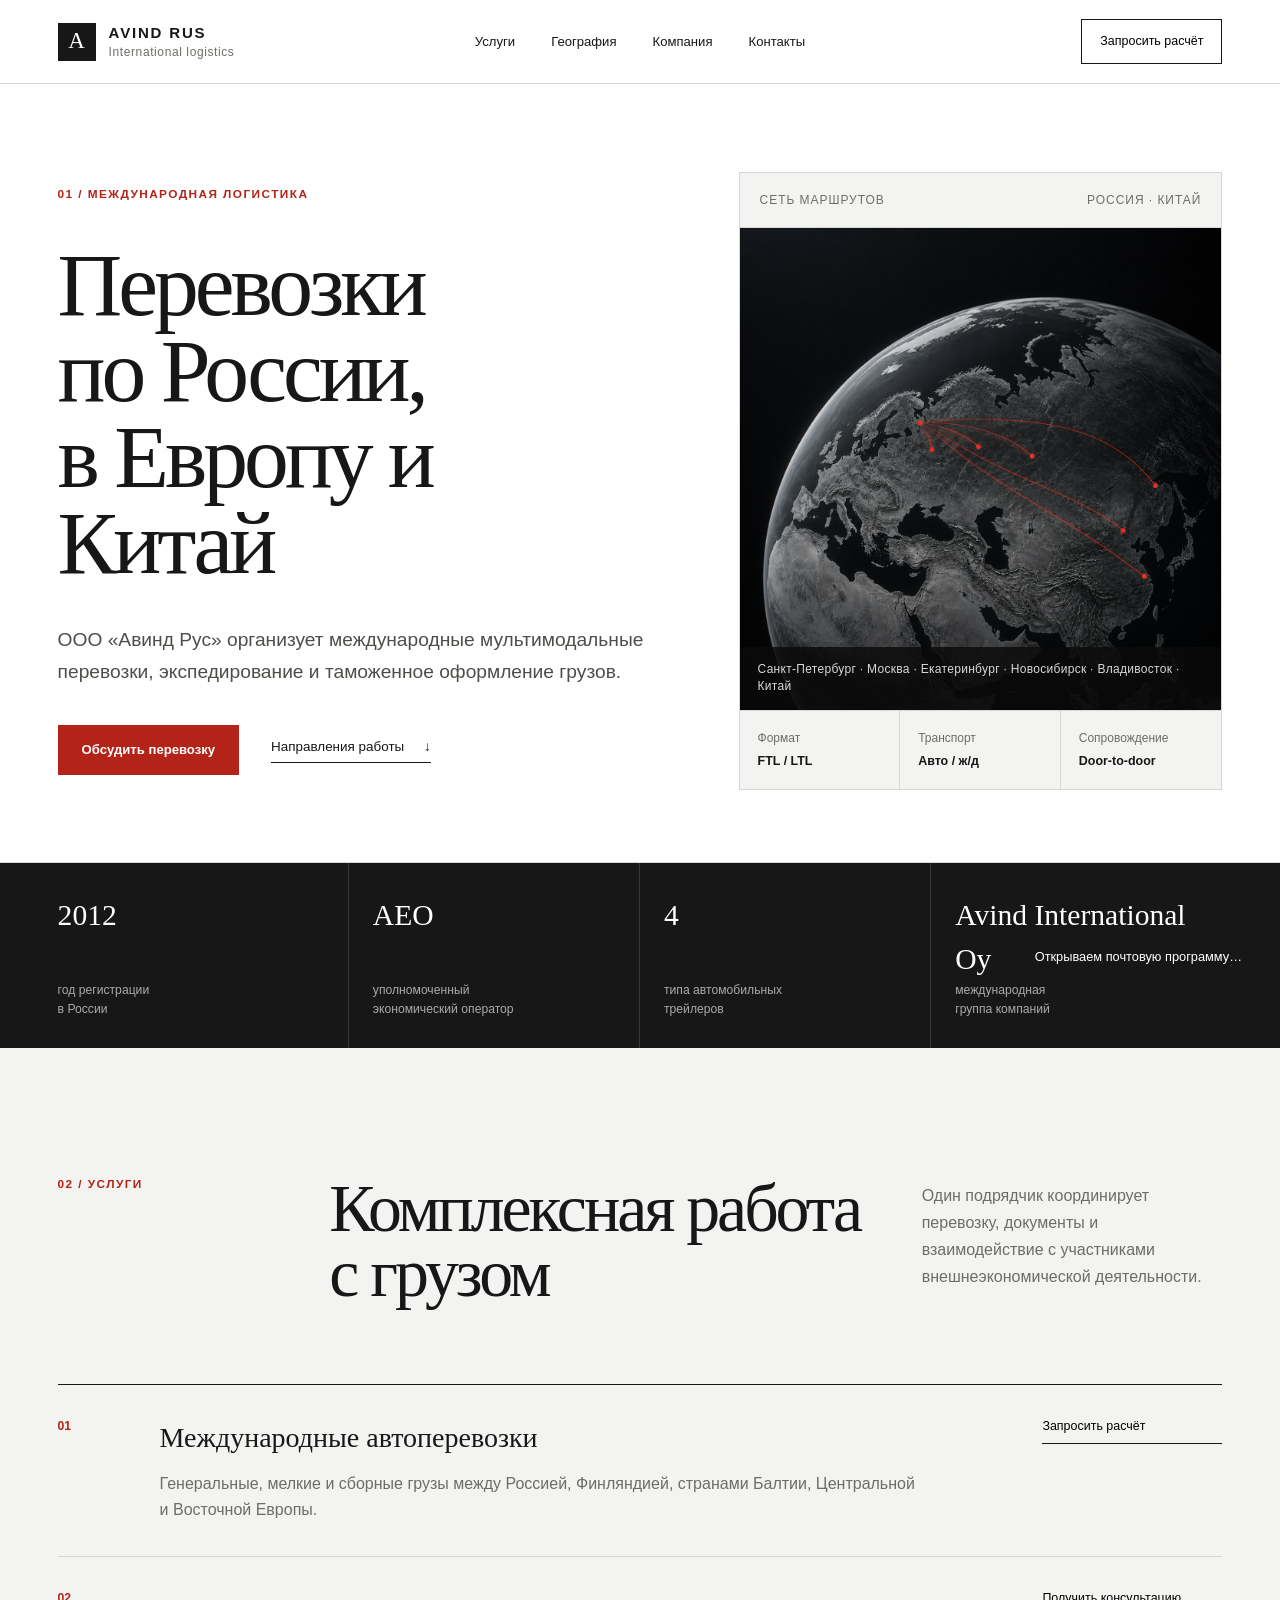
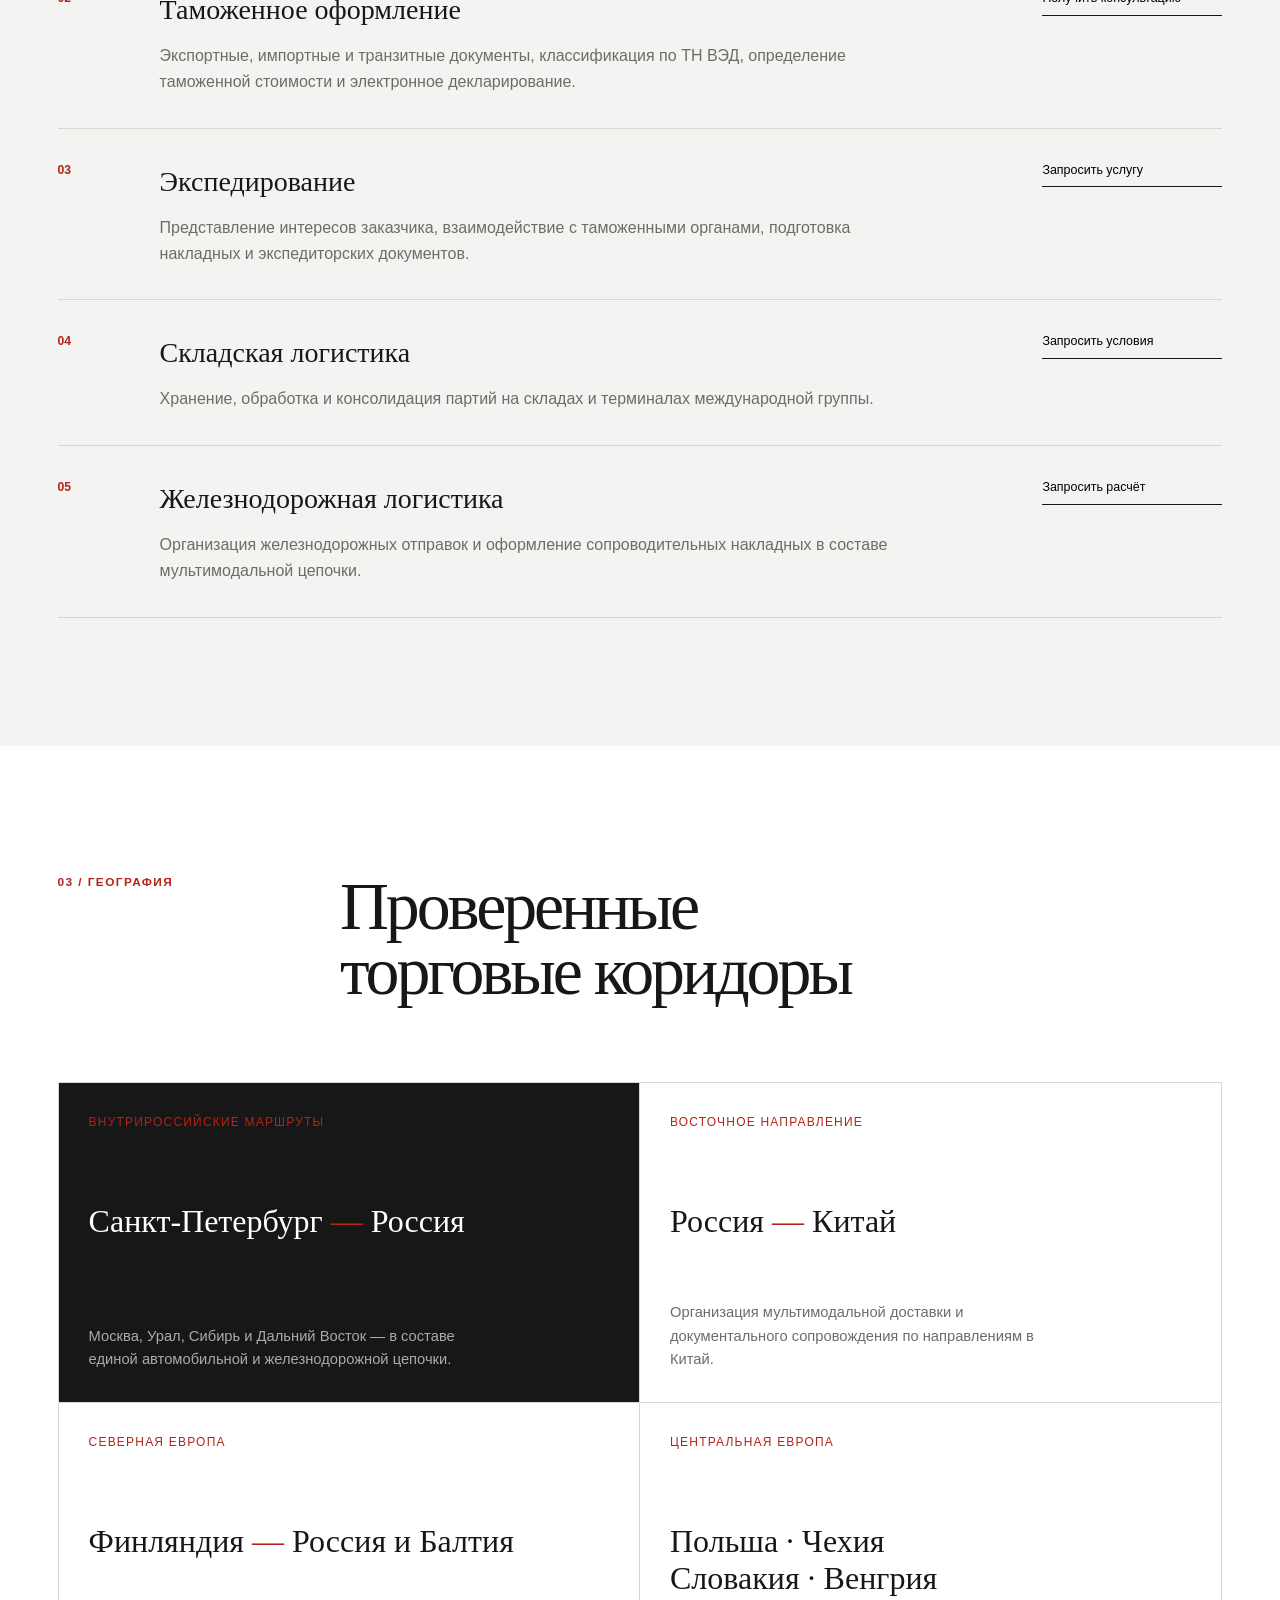
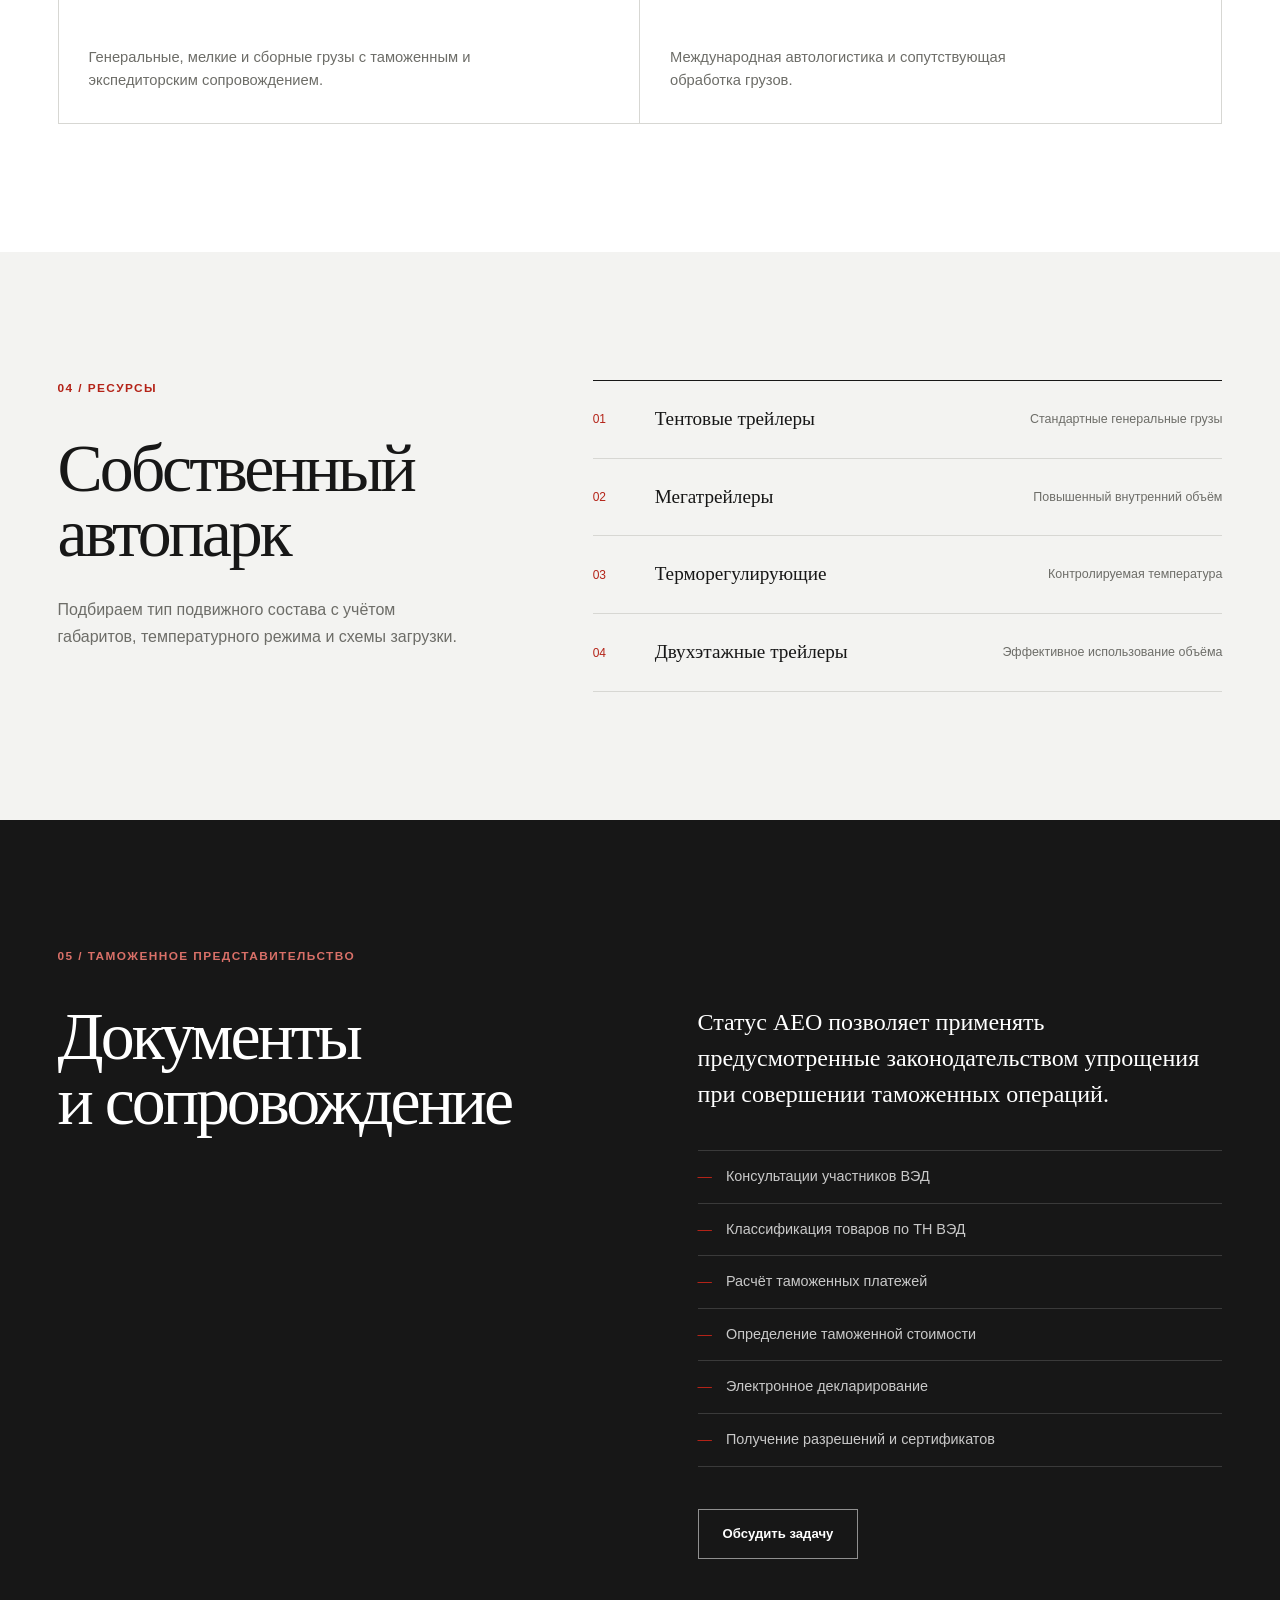
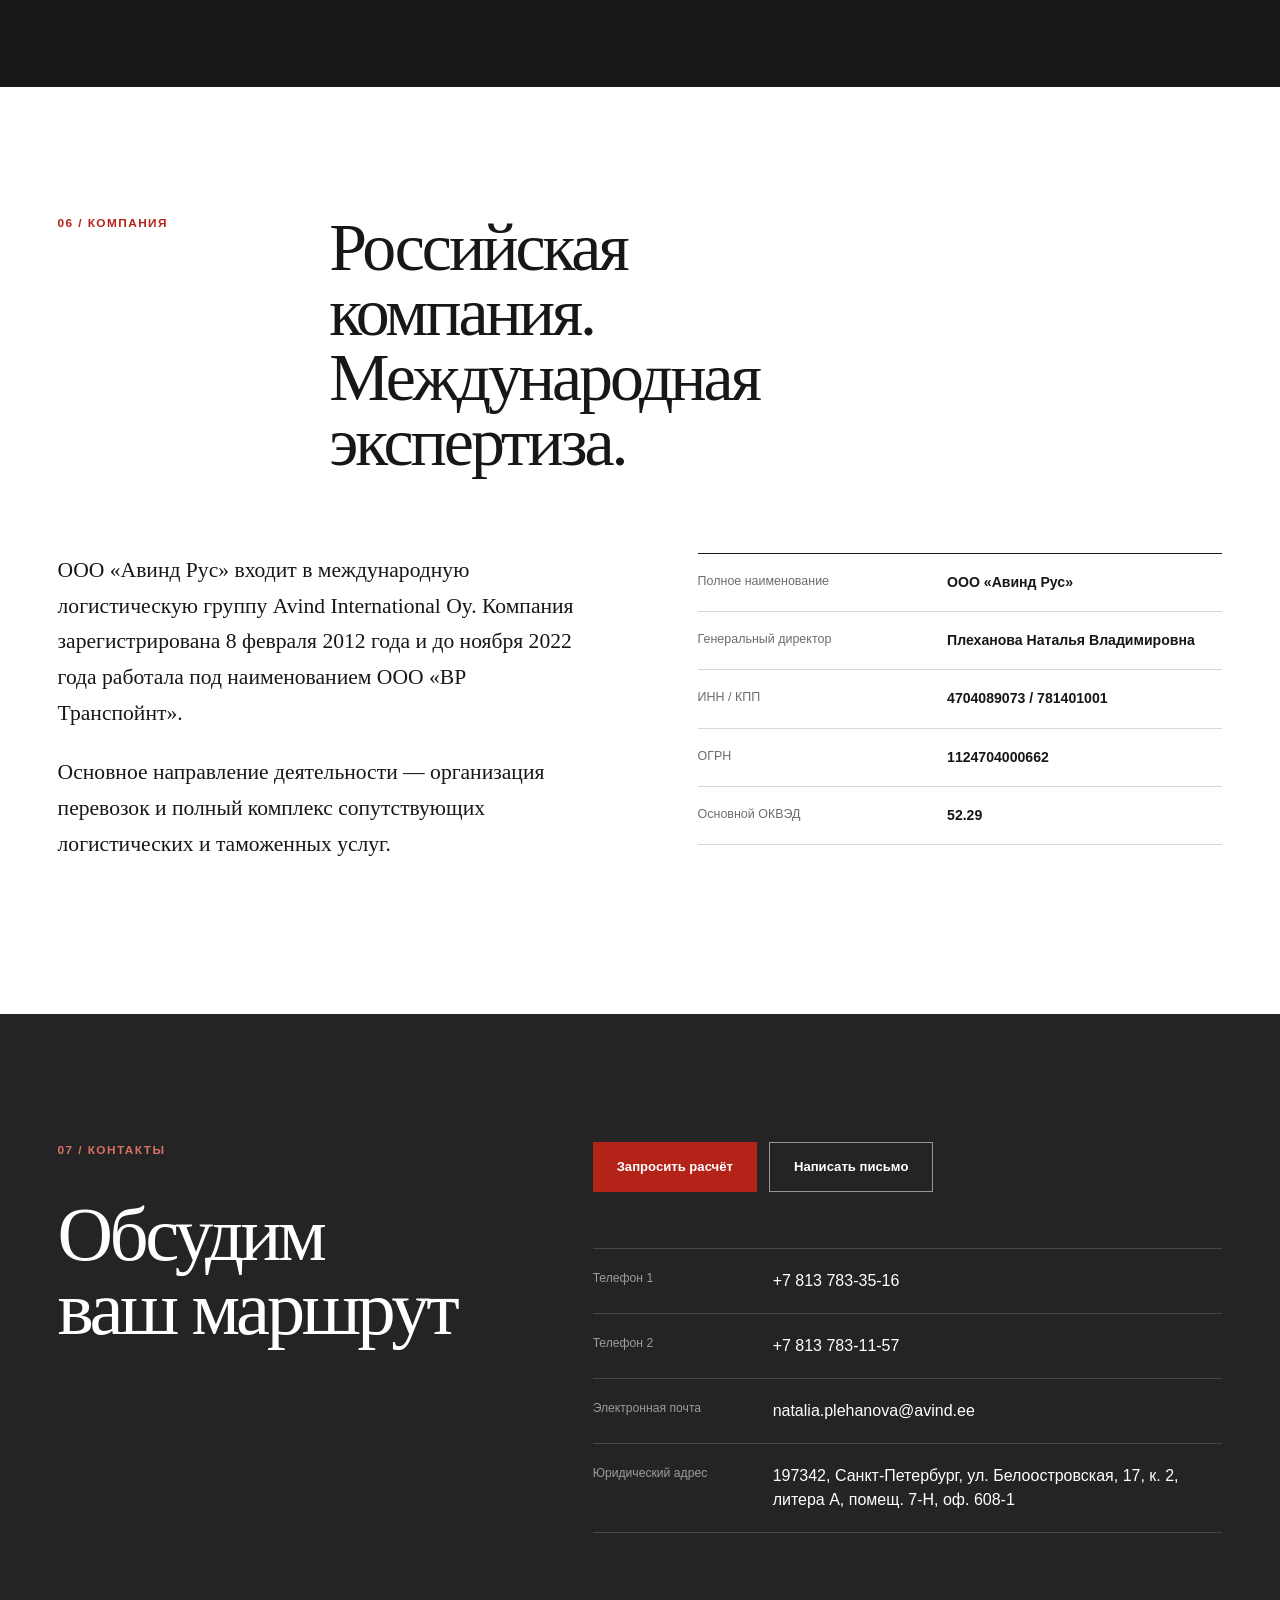
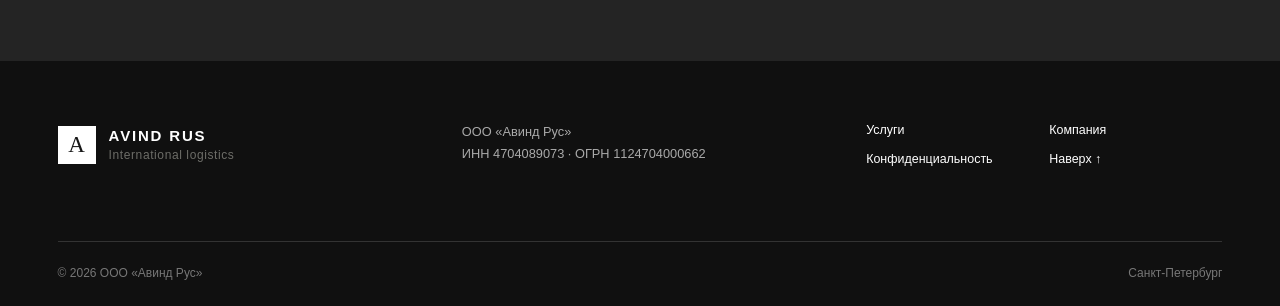
==== commit d5205d86: "Add files via upload" ====
--- a/index.html
+++ b/index.html
@@ -4,9 +4,9 @@
   <meta charset="utf-8">
   <meta name="viewport" content="width=device-width, initial-scale=1">
   <meta name="theme-color" content="#171717">
-  <meta name="description" content="ООО «Авинд Рус» — международная мультимодальная логистика, таможенное оформление и экспедирование грузов.">
+  <meta name="description" content="ООО «Авинд Рус» — мультимодальная логистика по России, в Европу и Китай, таможенное оформление и экспедирование грузов.">
   <meta property="og:title" content="Авинд Рус — международная логистика">
-  <meta property="og:description" content="Перевозки, экспедирование и таможенное оформление между Россией, Финляндией, странами Балтии и Центральной Европы.">
+  <meta property="og:description" content="Перевозки, экспедирование и таможенное оформление по России, в Европу и Китай.">
   <meta property="og:type" content="website">
   <meta property="og:image" content="og.png">
   <title>Авинд Рус — международная логистика</title>
@@ -39,22 +39,19 @@
     <section class="hero" aria-labelledby="hero-title">
       <div class="hero-copy reveal">
         <p class="section-code">01 / Международная логистика</p>
-        <h1 id="hero-title">Перевозки<br>между Россией<br>и Европой</h1>
+        <h1 id="hero-title">Перевозки<br>по России,<br>в Европу и Китай</h1>
         <p class="hero-intro">ООО «Авинд Рус» организует международные мультимодальные перевозки, экспедирование и таможенное оформление грузов.</p>
         <div class="hero-actions">
           <button class="button button-red" type="button" data-open-dialog>Обсудить перевозку</button>
           <a class="text-link" href="#services">Направления работы <span>↓</span></a>
         </div>
       </div>
-      <aside class="route-board reveal" aria-label="Основные направления перевозок">
-        <div class="route-board-head"><span>Ключевые направления</span><span>Санкт-Петербург</span></div>
-        <div class="route-map" aria-hidden="true">
-          <span class="map-line line-one"></span><span class="map-line line-two"></span><span class="map-line line-three"></span>
-          <span class="map-point point-russia"><i></i><b>Россия</b></span>
-          <span class="map-point point-finland"><i></i><b>Финляндия</b></span>
-          <span class="map-point point-baltic"><i></i><b>Балтия</b></span>
-          <span class="map-point point-europe"><i></i><b>Центральная Европа</b></span>
-        </div>
+      <aside class="route-board reveal" aria-label="Маршруты перевозок по России и в Китай">
+        <div class="route-board-head"><span>Сеть маршрутов</span><span>Россия · Китай</span></div>
+        <figure class="route-media">
+          <img src="globe-routes.png" alt="Маршруты из Санкт-Петербурга через регионы России во Владивосток и Китай" width="1254" height="1254">
+          <figcaption>Санкт-Петербург · Москва · Екатеринбург · Новосибирск · Владивосток · Китай</figcaption>
+        </figure>
         <dl class="route-meta">
           <div><dt>Формат</dt><dd>FTL / LTL</dd></div>
           <div><dt>Транспорт</dt><dd>Авто / ж/д</dd></div>
@@ -110,13 +107,14 @@
         <p class="section-code">03 / География</p>
         <h2>Проверенные<br>торговые коридоры</h2>
       </header>
-      <div class="corridors">
+      <div class="corridors corridors-four">
         <article class="corridor corridor-primary reveal">
-          <span>Основное направление</span>
-          <h3>Финляндия <i>—</i> Россия</h3>
-          <p>Генеральные и сборные автомобильные перевозки с таможенным и экспедиторским сопровождением.</p>
-        </article>
-        <article class="corridor reveal"><span>Северная Европа</span><h3>Финляндия <i>—</i> Балтия</h3><p>Доставка мелких и сборных партий через представительства и партнёрскую инфраструктуру.</p></article>
+          <span>Внутрироссийские маршруты</span>
+          <h3>Санкт-Петербург <i>—</i> Россия</h3>
+          <p>Москва, Урал, Сибирь и Дальний Восток — в составе единой автомобильной и железнодорожной цепочки.</p>
+        </article>
+        <article class="corridor reveal"><span>Восточное направление</span><h3>Россия <i>—</i> Китай</h3><p>Организация мультимодальной доставки и документального сопровождения по направлениям в Китай.</p></article>
+        <article class="corridor reveal"><span>Северная Европа</span><h3>Финляндия <i>—</i> Россия и Балтия</h3><p>Генеральные, мелкие и сборные грузы с таможенным и экспедиторским сопровождением.</p></article>
         <article class="corridor reveal"><span>Центральная Европа</span><h3>Польша · Чехия<br>Словакия · Венгрия</h3><p>Международная автологистика и сопутствующая обработка грузов.</p></article>
       </div>
     </section>
--- a/styles.css
+++ b/styles.css
@@ -15,3 +15,6 @@
 @media(max-width:640px){.site-header{height:72px;padding-inline:20px}.mobile-nav{top:72px;padding-inline:20px}.brand-copy small{display:none}.hero{min-height:0;padding:62px 20px 56px}.hero h1{font-size:clamp(3.35rem,16vw,5rem)}.hero-intro{font-size:1.05rem}.hero-actions{align-items:flex-start;flex-direction:column}.route-board{min-height:390px;margin-top:28px}.route-map{min-height:270px}.point-europe{left:9%}.route-meta{grid-template-columns:1fr}.route-meta div{border-right:0;border-bottom:1px solid var(--line)}.route-meta div:last-child{border:0}.credentials{grid-template-columns:1fr;padding-inline:20px}.credentials>div,.credentials>div:first-child{min-height:110px;padding:22px 0;border-right:0;border-bottom:1px solid #393939}.section{padding:78px 20px}.section-header,.section-header.compact{display:block;margin-bottom:50px}.section-header h2{margin:32px 0}.service-item{grid-template-columns:34px 1fr;gap:16px;padding:26px 0}.service-item h3{font-size:1.4rem}.corridor{min-height:280px;padding:24px}.fleet-table>div{grid-template-columns:30px 1fr}.fleet-table small{grid-column:2;text-align:left}.customs{padding-inline:20px}.contact{padding:78px 20px}.contact-actions{flex-direction:column}.contact-details address a{grid-template-columns:1fr;gap:5px}.site-footer{grid-template-columns:1fr;padding-inline:20px}.site-footer nav{grid-column:auto}.footer-bottom{flex-direction:column;gap:8px}.quote-dialog{width:100%;height:100dvh;max-height:100dvh;margin:0}.quote-dialog[open]{display:block}.quote-dialog form{padding:30px 22px}.form-row{grid-template-columns:1fr}.toast{left:12px;right:12px;bottom:12px}}
 @media(prefers-reduced-motion:reduce){html{scroll-behavior:auto}*,*:before,*:after{transition:none!important}.reveal{opacity:1;transform:none}}
 .brand-copy small,.route-board-head,.route-meta dt,.corridor>span,.fleet-table span,.footer-bottom{font-size:.75rem}
+.route-media{position:relative;display:flex;flex:1;min-height:360px;margin:0;background:#0b0c0d;overflow:hidden}.route-media img{display:block;width:100%;height:100%;min-height:360px;object-fit:cover;object-position:center 45%}.route-media figcaption{position:absolute;left:0;right:0;bottom:0;padding:14px 18px;background:rgba(10,10,10,.82);color:#d8d8d8;font-size:.75rem;line-height:1.45;letter-spacing:.025em}.corridors-four{grid-template-columns:repeat(2,1fr)}.corridors-four .corridor:nth-child(2){border-right:0}.corridors-four .corridor:nth-child(-n+2){border-bottom:1px solid var(--line)}
+@media(max-width:1000px){.corridors-four{grid-template-columns:1fr}.corridors-four .corridor{border-right:0;border-bottom:1px solid var(--line)}.corridors-four .corridor:last-child{border-bottom:0}}
+@media(max-width:640px){.route-media,.route-media img{min-height:300px}.route-media figcaption{font-size:.75rem}}
